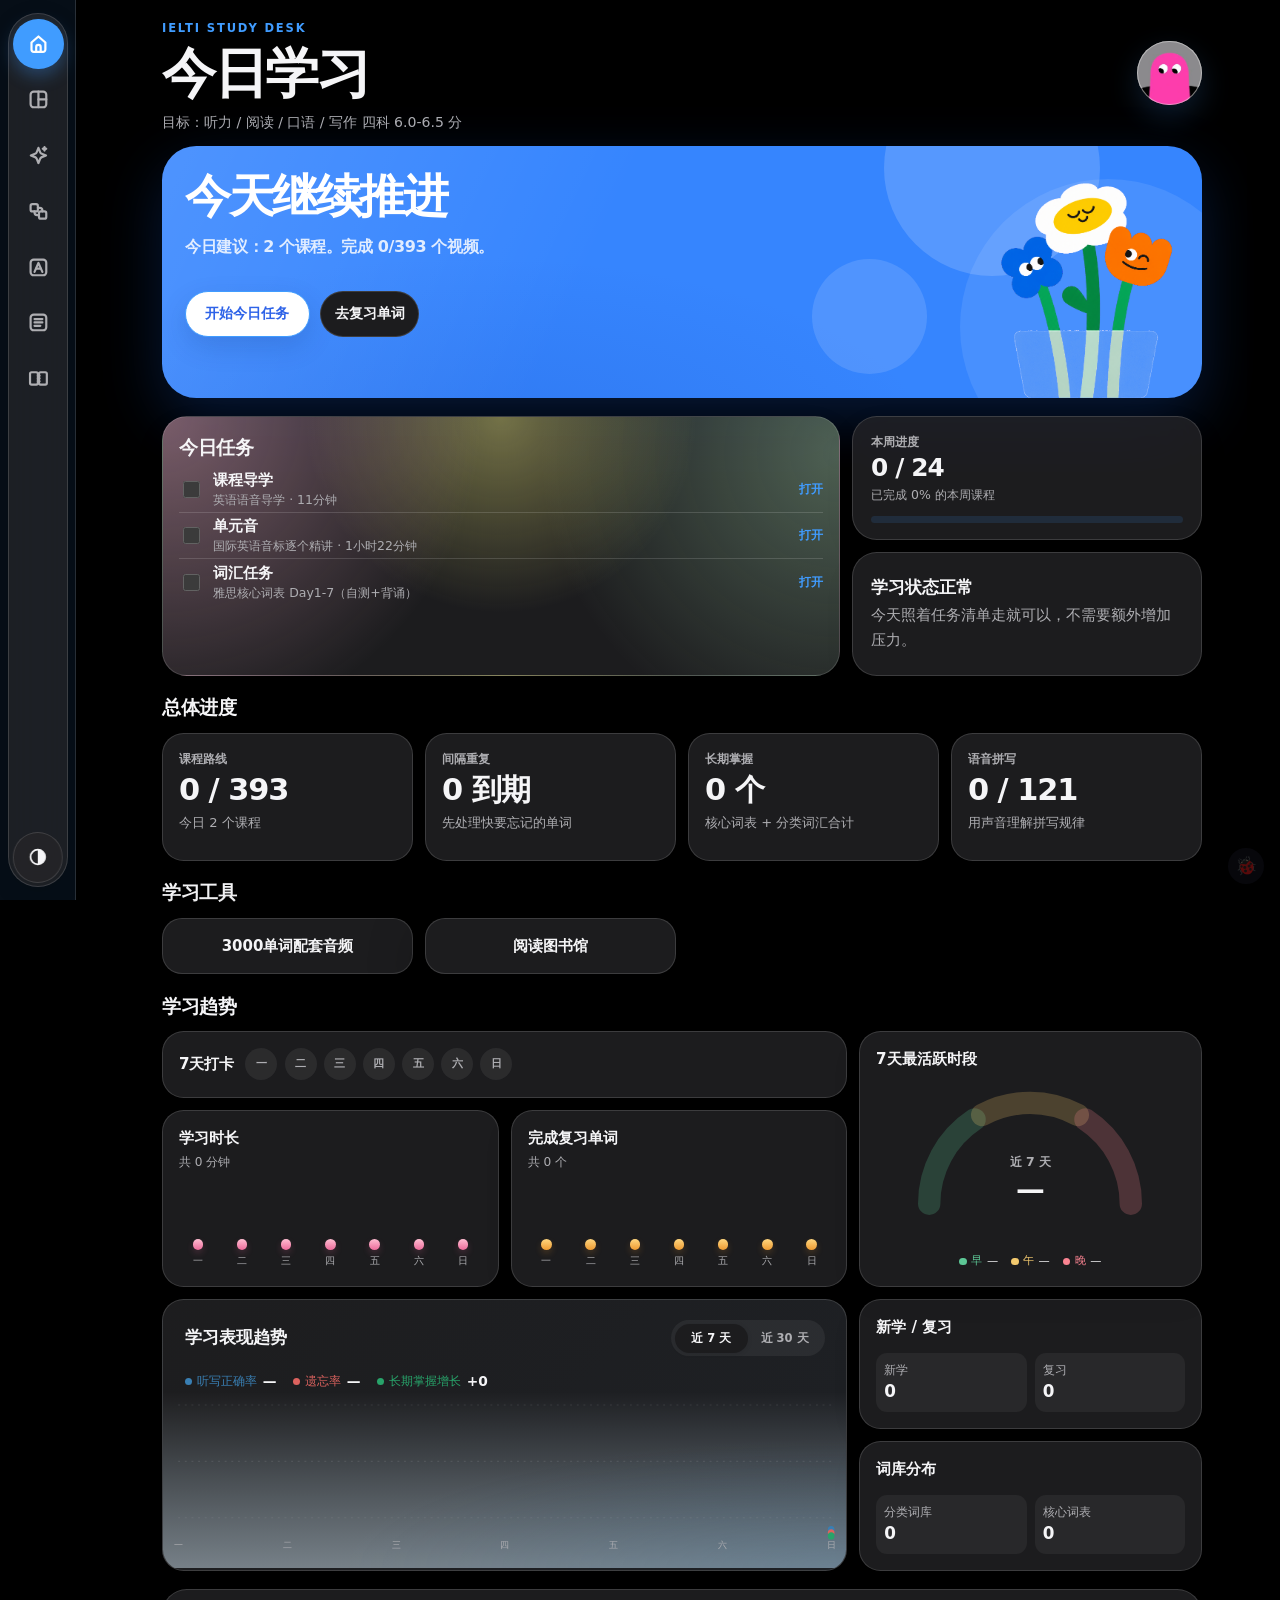
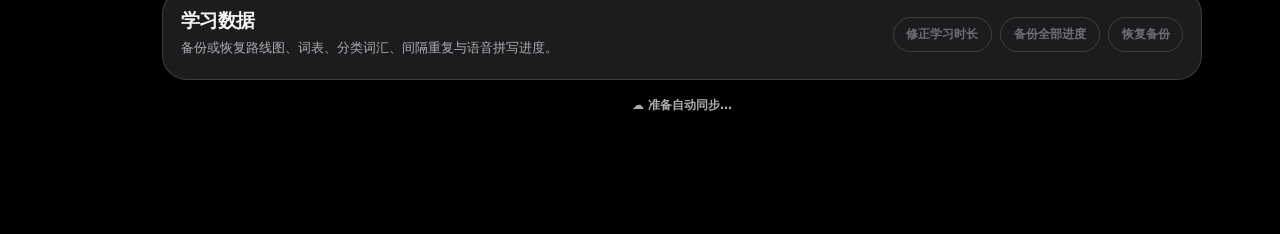
==== index.html @ 4dcff531 "tt" ====
<!doctype html>
<html lang="zh-CN">
<head>
  <meta charset="utf-8"><meta name="viewport" content="width=device-width,initial-scale=1,viewport-fit=cover">
  <link rel="manifest" href="manifest.webmanifest"><link rel="icon" href="icon.png" type="image/png"><link rel="apple-touch-icon" href="icon.png">
  <title>IELTI · 今日学习</title>
  <script>document.documentElement.classList.add('ielti-booting');try{var m=localStorage.getItem('ielti_display_mode_v1')||localStorage.getItem('ielti_theme_v1')||(new Date().getHours()>=19||new Date().getHours()<7?'dark':'light');if(['light','dark','eink'].indexOf(m)>-1){document.documentElement.dataset.display=m;document.documentElement.dataset.theme=m==='dark'?'dark':'light';document.documentElement.classList.toggle('eink-mode',m==='eink');}}catch(e){}setTimeout(()=>document.documentElement.classList.remove('ielti-booting'),1200);</script>
<link rel="stylesheet" href="apple-ui.css?v=20260811-43">
  <link rel="stylesheet" href="eink-ui.css?v=20260804-1">
  <style>
    *{box-sizing:border-box}body{margin:0;font:15px/1.5 system-ui,-apple-system,"PingFang SC",sans-serif}.wrap{max-width:1050px;margin:auto;padding:32px 20px 92px}.top{display:flex;align-items:flex-end;justify-content:space-between;gap:1rem;margin:0 0 1.4rem}.eyebrow{font-size:.72rem;letter-spacing:.15em;color:var(--apple-blue);font-weight:850}.top h1{margin:.2rem 0 .35rem;font-size:clamp(2.45rem,7vw,4.6rem);line-height:.96;letter-spacing:-.055em;font-weight:780}.date{color:var(--apple-secondary);font-size:.92rem}.hero{position:relative;overflow:hidden;display:grid;grid-template-columns:minmax(0,1.25fr) minmax(18rem,.75fr);gap:1rem;padding:1.25rem;border:1px solid var(--apple-line);border-radius:2rem;background:linear-gradient(145deg,color-mix(in srgb,var(--apple-blue) 7%,var(--apple-surface)),var(--apple-surface) 56%,color-mix(in srgb,var(--apple-green) 4%,var(--apple-surface)));box-shadow:var(--apple-shadow)}.hero h2{margin:0 0 .45rem;font-size:clamp(1.65rem,4.2vw,2.45rem);line-height:1.05;letter-spacing:-.04em}.hero p{margin:0;color:var(--apple-secondary)}.hero-actions{display:flex;gap:.65rem;flex-wrap:wrap;margin-top:1rem}.btn{appearance:none;display:inline-flex;align-items:center;justify-content:center;min-height:2.55rem;padding:.68rem 1rem;border:1px solid var(--apple-line);border-radius:999px;background:var(--apple-solid);color:var(--apple-ink);font:inherit;font-size:.9rem;font-weight:760;text-decoration:none;cursor:pointer}.btn.primary{border-color:var(--apple-blue);background:var(--apple-blue);color:#fff;box-shadow:0 8px 22px color-mix(in srgb,var(--apple-blue) 26%,transparent)}.btn:active{transform:scale(.98)}.status-card{display:grid;gap:.65rem}.status-pill{padding:.9rem 1rem;border:1px solid var(--apple-line);border-radius:1.15rem;background:color-mix(in srgb,var(--apple-solid) 82%,transparent)}.status-pill small{display:block;color:var(--apple-secondary);font-size:.75rem;font-weight:720}.status-pill b{display:block;margin-top:.15rem;font-size:1.35rem;line-height:1.1}.section{margin-top:1.1rem}.section-head{display:flex;align-items:end;justify-content:space-between;gap:1rem;margin:0 0 .7rem}.section h3{margin:0;font-size:1.18rem;letter-spacing:-.02em}.section-note{color:var(--apple-secondary);font-size:.82rem}#todayTaskNote{display:none}@media(max-width:720px){.wrap{padding:.65rem .75rem 2rem}.top{margin-bottom:.55rem}.top h1{font-size:clamp(2rem,10vw,2.55rem)}.date{display:none}.hero{padding:1rem;border-radius:1.45rem}.hero h2{font-size:1.55rem}.status-card{grid-template-columns:repeat(3,minmax(0,1fr));gap:.45rem}.status-pill{padding:.75rem .65rem}.status-pill b{font-size:1.08rem}.today-panel{padding:.25rem .8rem}.task-title{font-size:.92rem}.dash-grid{gap:.55rem}.metric{min-height:7rem;padding:.85rem}.metric b{font-size:1.32rem}.tools{gap:.55rem}.tool{padding:.85rem;font-size:.9rem}.data-manager{align-items:flex-start;flex-direction:column}.data-actions{width:100%}.data-actions .btn{flex:1;min-height:1.7rem;padding:.4rem .7rem;font-size:.74rem}.week-dots{justify-content:space-between}.day-dot{width:1.78rem;height:1.78rem}.today-side{display:none}#todayTaskNote{display:inline}.trend-detail-grid .active-period-card{grid-column:2}.trend-detail-grid .active-period-card .trend-stat{margin-top:.6rem}}.today-panel,.diagnosis,.data-manager{border:1px solid var(--apple-line);border-radius:1.55rem;background:var(--apple-surface);box-shadow:0 12px 34px rgba(0,0,0,.055);backdrop-filter:blur(22px) saturate(170%);-webkit-backdrop-filter:blur(22px) saturate(170%)}.today-panel{padding:.45rem 1rem}.task-list{list-style:none;margin:0;padding:0}.task-list li{display:flex;align-items:center;gap:.65rem;min-height:2.9rem;border-bottom:1px solid var(--apple-line)}.task-list li:last-child{border-bottom:0}.task-list input{width:1.05rem;height:1.05rem;accent-color:var(--apple-blue);flex:0 0 auto}.task-main{min-width:0;flex:1}.task-title{display:block;font-weight:720;white-space:nowrap;overflow:hidden;text-overflow:ellipsis}.task-sub{display:block;color:var(--apple-secondary);font-size:.78rem;white-space:nowrap;overflow:hidden;text-overflow:ellipsis}.task-open{color:var(--apple-blue);font-size:.78rem;text-decoration:none;font-weight:750;white-space:nowrap}.task-list li.done .task-title{text-decoration:line-through;color:var(--apple-green)}.task-list li.done .task-sub{color:var(--apple-secondary)}.dash-grid{display:grid;grid-template-columns:repeat(4,minmax(0,1fr));gap:.75rem}.metric{min-height:8rem;padding:1rem;border:1px solid var(--apple-line);border-radius:1.35rem;background:var(--apple-surface);color:inherit;text-decoration:none}.metric span{display:block;color:var(--apple-secondary);font-size:.78rem;font-weight:680}.metric b{display:block;margin:.35rem 0;font-size:clamp(1.35rem,2.8vw,1.9rem);line-height:1.05;letter-spacing:-.035em}.metric p{margin:0;color:var(--apple-secondary);font-size:.82rem;line-height:1.42}.diagnosis{padding:1rem 1.1rem}.diagnosis b{display:block;margin-bottom:.2rem;font-size:1.05rem}.diagnosis p{margin:0;color:var(--apple-secondary)}.week-dots{display:flex;gap:.45rem;align-items:center;padding:.95rem 1rem;border:1px solid var(--apple-line);border-radius:1.35rem;background:var(--apple-surface)}.day-dot{display:grid;place-items:center;width:2rem;height:2rem;border-radius:50%;background:color-mix(in srgb,var(--apple-secondary) 10%,transparent);color:var(--apple-secondary);font-size:.68rem;font-weight:800}.day-dot.active{background:var(--apple-blue);color:#fff}.active-period-gauge-wrapper{position:relative;display:grid;place-items:center;height:7.2rem;padding-top:.8rem}.active-period-gauge{width:100%;max-width:13rem;height:100%}.active-period-gauge svg{width:100%;height:100%;overflow:visible}.active-period-center{position:absolute;inset:0;display:flex;flex-direction:column;align-items:center;justify-content:flex-end;padding-bottom:.75rem;pointer-events:none;transform:translateY(15px)}.active-period-center .center-value{font-size:1.2rem;font-weight:800;line-height:1.05}.active-period-center .center-label{font-size:.78rem;font-weight:720;color:var(--apple-secondary);margin-top:.25rem}.active-period-legend{display:flex;gap:.75rem;justify-content:center;margin-top:.65rem}.active-period-legend .legend-item{display:inline-flex;align-items:center;gap:.35rem;color:var(--apple-secondary);font-size:.76rem}.active-period-legend .legend-item i{width:.7rem;height:.7rem;border-radius:999px;background:currentColor}.active-period-legend .morning{color:#5dc796}.active-period-legend .afternoon{color:#f3c96e}.active-period-legend .evening{color:#fa8391}@media(max-width:720px){.active-period-legend{flex-direction:column;gap:.3rem;align-items:center}}.sr-only{position:absolute!important;width:1px!important;height:1px!important;padding:0!important;margin:-1px!important;overflow:hidden!important;clip:rect(0,0,0,0)!important;white-space:nowrap!important;border:0!important;}.active-period-center .center-label{font-size:.82rem;color:var(--apple-secondary);margin-bottom:.35rem}.active-period-center .center-value{font-size:1.4rem;font-weight:800;color:var(--apple-ink);line-height:1}.active-period-legend{display:flex;justify-content:center;gap:.95rem;margin-top:.88rem}.active-period-legend .legend-item{display:inline-flex;align-items:center;gap:.35rem;color:var(--apple-secondary);font-size:.78rem}.active-period-legend .legend-item i{width:.76rem;height:.76rem;border-radius:999px;background:currentColor}.active-period-legend .morning{color:#5dc796}.active-period-legend .afternoon{color:#f3c96e}.active-period-legend .evening{color:#fa8391}.tools{display:grid;grid-template-columns:repeat(4,minmax(0,1fr));gap:.75rem}.tool{padding:1rem;border:1px solid var(--apple-line);border-radius:1.25rem;background:var(--apple-solid);color:var(--apple-ink);text-decoration:none;font-weight:760}.data-manager{display:flex;align-items:center;justify-content:space-between;gap:1rem;padding:1rem 1.1rem}.data-manager h3{margin:0 0 .2rem}.data-manager p{margin:0;color:var(--apple-secondary);font-size:.84rem}.data-actions{display:flex;gap:.5rem;flex:none}.data-actions .btn{min-height:2rem;padding:.45rem .8rem;font-size:.78rem}.backup-status{min-height:0;margin-top:.25rem;color:var(--apple-secondary);font-size:.76rem}.foot{margin-top:1rem;color:var(--apple-secondary);font-size:.8rem;text-align:center}
@media(max-width:860px){.hero{grid-template-columns:1fr}.dash-grid,.tools{grid-template-columns:repeat(2,minmax(0,1fr))}}@media(max-width:720px){.wrap{padding:.65rem .75rem 2rem}.top{margin-bottom:.55rem}.top h1{font-size:clamp(2rem,10vw,2.55rem)}.date{display:none}.hero{padding:1rem;border-radius:1.45rem}.hero h2{font-size:1.55rem}.status-card{grid-template-columns:repeat(3,minmax(0,1fr));gap:.45rem}.status-pill{padding:.75rem .65rem}.status-pill b{font-size:1.08rem}.today-panel{padding:.25rem .8rem}.task-title{font-size:.92rem}.dash-grid{gap:.55rem}.metric{min-height:7rem;padding:.85rem}.metric b{font-size:1.32rem}.tools{gap:.55rem}.tool{padding:.85rem;font-size:.9rem}.data-manager{align-items:flex-start;flex-direction:column}.data-actions{width:100%}.data-actions .btn{flex:1;min-height:1.7rem;padding:.4rem .7rem;font-size:.74rem}.week-dots{justify-content:space-between}.day-dot{width:1.78rem;height:1.78rem}.today-side{display:none}.trend-detail-grid .active-period-card{grid-column:2}.trend-detail-grid .active-period-card .trend-stat{margin-top:.6rem}}}
    body.page-today .hero{grid-template-columns:minmax(0,1fr) 12rem!important;align-items:start!important;gap:.6rem!important;height:15.75rem!important;min-height:15.75rem!important;padding:1rem 1.45rem!important}.hero h2{margin-bottom:.16rem;white-space:nowrap;font-size:clamp(1.25rem,3.85vw,2.2rem)}.hero p{white-space:nowrap;font-size:clamp(.63rem,1.8vw,.95rem);letter-spacing:-.025em}.hero-actions{margin-top:.45rem}.hero .btn{min-height:2.25rem;padding:.5rem .85rem}.hero-copy{transform:translateY(12px)}.hero-flowers{position:absolute;z-index:3;right:1.45rem;bottom:0;display:flex;align-items:flex-end;justify-content:center;min-width:0;height:calc(80% + 20px);pointer-events:none}.hero-flowers img{display:block;width:auto;height:100%;max-width:100%;object-fit:contain;object-position:center bottom}.today-layout{display:grid;grid-template-columns:minmax(0,1.65fr) minmax(15rem,.85fr);gap:.75rem;align-items:stretch}.today-work{display:flex;min-width:0;flex-direction:column}.today-work .today-panel{flex:1}.task-panel-head{display:flex;align-items:end;justify-content:space-between;gap:1rem;padding:.55rem 0 .35rem}.task-panel-head h3{margin:0;font-size:1.18rem;letter-spacing:-.02em}.today-side{display:grid;grid-template-rows:1fr 1fr;gap:.75rem;min-width:0}.week-progress-card{display:flex;min-height:0;flex-direction:column;justify-content:center;padding:1rem 1.1rem;border:1px solid var(--apple-line);border-radius:1.55rem;background:var(--apple-surface);box-shadow:0 12px 34px rgba(0,0,0,.055);backdrop-filter:blur(22px) saturate(170%);-webkit-backdrop-filter:blur(22px) saturate(170%)}.week-progress-card span{color:var(--apple-secondary);font-size:.78rem;font-weight:720}.week-progress-card b{display:block;margin:.2rem 0;font-size:1.55rem;line-height:1.1;letter-spacing:-.035em}.week-progress-card p{margin:0;color:var(--apple-secondary);font-size:.78rem}.week-progress-track{height:.42rem;margin-top:.65rem;overflow:hidden;border-radius:999px;background:color-mix(in srgb,var(--apple-blue) 13%,transparent)}.week-progress-track i{display:block;height:100%;border-radius:inherit;background:var(--apple-blue);transition:width .35s ease}.today-side .diagnosis{display:flex;min-height:0;flex-direction:column;justify-content:center;padding:1rem 1.1rem}.trend-grid,.trend-detail-grid{display:grid;grid-template-columns:repeat(2,minmax(0,1fr));gap:.75rem}.trend-detail-grid{grid-template-columns:repeat(3,minmax(0,1fr));margin-top:.75rem}.trend-card{padding:1rem;border:1px solid var(--apple-line);border-radius:1.35rem;background:var(--apple-surface);box-shadow:0 12px 34px rgba(0,0,0,.055)}.trend-card h4{margin:0;color:var(--apple-ink);font-size:.95rem}.trend-card p{margin:.16rem 0 .8rem;color:var(--apple-secondary);font-size:.76rem}.trend-chart{display:grid;grid-template-columns:repeat(7,1fr);align-items:end;gap:.35rem;height:5.25rem}.trend-day{display:grid;grid-template-rows:1fr auto;gap:.25rem;height:100%;text-align:center;color:var(--apple-secondary);font-size:.62rem}.trend-bar-wrap{display:flex;align-items:end;height:100%;border-radius:.5rem;background:color-mix(in srgb,var(--apple-secondary) 7%,transparent);overflow:hidden}.trend-bar{width:100%;min-height:3px;border-radius:.5rem;background:linear-gradient(180deg,var(--apple-blue),color-mix(in srgb,var(--apple-blue) 72%,var(--apple-green)));}.trend-card.words .trend-bar,.trend-card.mastery .trend-bar{background:linear-gradient(180deg,var(--apple-green),color-mix(in srgb,var(--apple-green) 70%,var(--apple-blue)))}.trend-card.forget .trend-bar{background:linear-gradient(180deg,#ef9c37,#d75843)}.trend-stat{display:flex;align-items:baseline;gap:.35rem;margin:.7rem 0 0}.trend-pairs{display:grid;grid-template-columns:1fr 1fr;gap:.5rem;margin-top:.85rem}.trend-pairs span{padding:.5rem;border-radius:.7rem;background:color-mix(in srgb,var(--apple-secondary) 8%,transparent);font-size:.76rem;color:var(--apple-secondary)}.trend-pairs b{display:block;color:var(--apple-ink);font-size:1.05rem}@media(max-width:720px){body.page-today .hero{grid-template-columns:minmax(0,1fr) 7.3rem!important;height:11.4rem!important;min-height:11.4rem!important;padding:.72rem .82rem!important}.hero h2{font-size:clamp(1.02rem,4.3vw,1.34rem)}.hero p{white-space:nowrap;font-size:.5rem;line-height:1.45}.hero .btn{min-height:2.08rem;padding:.43rem .68rem;font-size:.78rem}.hero-flowers{right:.82rem;height:80%}.today-layout{grid-template-columns:1fr}.today-side{display:none}.week-progress-card,.today-side .diagnosis{min-height:7rem;padding:.85rem}.trend-grid{grid-template-columns:1fr}.trend-detail-grid{grid-template-columns:repeat(2,minmax(0,1fr))}.trend-chart{height:4.6rem}}
    .today-work .today-panel{background:radial-gradient(circle at 0 0,rgba(255,185,213,.42),transparent 46%),radial-gradient(circle at 50% 0,rgba(247,241,126,.42),transparent 48%),radial-gradient(circle at 100% 14%,rgba(182,239,192,.3),transparent 44%),var(--apple-surface)}.performance-trend-card{grid-column:1/-1;padding:1.25rem 1.35rem;overflow:hidden;background:linear-gradient(135deg,var(--apple-surface),color-mix(in srgb,var(--apple-blue) 3%,var(--apple-surface)))!important}.performance-trend-head{display:flex;align-items:center;justify-content:space-between;gap:1rem}.performance-trend-head h4{font-size:1.08rem}.performance-range{display:flex;gap:.2rem;padding:.22rem;border-radius:999px;background:color-mix(in srgb,var(--apple-secondary) 9%,transparent)}.performance-range button{border:0;border-radius:999px;padding:.36rem .68rem;background:transparent;color:var(--apple-secondary);font:inherit;font-size:.72rem;font-weight:720;cursor:pointer}.performance-range button.active{background:var(--apple-solid);color:var(--apple-ink);box-shadow:0 1px 5px rgba(0,0,0,.1)}.performance-legend{display:flex;gap:1rem;flex-wrap:wrap;margin:.95rem 0 0}.performance-legend span{display:inline-flex;align-items:center;gap:.34rem;color:var(--apple-secondary);font-size:.74rem}.performance-legend i{width:.46rem;height:.46rem;border-radius:50%;background:currentColor}.performance-legend b{color:var(--apple-ink);font-size:.86rem}.performance-legend .accuracy{color:#397fb3}.performance-legend .forget{color:#dc625e}.performance-legend .mastery{color:#28a36a}.performance-chart{position:relative;height:11rem;min-height:11rem;overflow:hidden;border-radius:0;margin:0 -1.35rem -1.5rem;background:radial-gradient(ellipse at 100% 100%,var(--performance-glow,rgba(57,127,179,.18)),transparent 52%),linear-gradient(180deg,rgba(255,255,255,0) 0%,var(--performance-tint,rgba(215,235,248,.48)) 100%)}.performance-chart svg{display:block;width:100%;height:100%;overflow:visible}.performance-grid-line{stroke:color-mix(in srgb,var(--apple-secondary) 15%,transparent);stroke-dasharray:2 5}.performance-axis{fill:var(--apple-secondary);font-size:9px}.performance-line{fill:none;stroke-width:2.4;stroke-linecap:round;stroke-linejoin:round}.performance-line.accuracy{stroke:#397fb3}.performance-line.forget{stroke:#dc625e}.performance-line.mastery{stroke:#28a36a}.performance-dot.accuracy{fill:#397fb3}.performance-dot.forget{fill:#dc625e}.performance-dot.mastery{fill:#28a36a}.legacy-performance-card{display:none}@media(max-width:720px){.performance-trend-card{padding:1rem}.performance-trend-head{align-items:flex-start}.performance-legend{gap:.5rem .75rem;margin:.75rem 0 0}.performance-chart{height:9.2rem;min-height:9.2rem}.performance-range button{padding:.32rem .55rem}}
    .today-work .today-panel{background:radial-gradient(circle at 0 0,rgba(255,185,213,.25),transparent 38%),radial-gradient(circle at 50% 0,rgba(247,241,126,.24),transparent 40%),radial-gradient(circle at 100% 14%,rgba(182,239,192,.18),transparent 37%),var(--apple-surface)}
    .today-work .today-panel{background:radial-gradient(circle at 0 0,rgba(255,185,213,.41),transparent 44%),radial-gradient(circle at 50% 0,rgba(247,241,126,.4),transparent 46%),radial-gradient(circle at 100% 14%,rgba(182,239,192,.32),transparent 42%),var(--apple-surface)}
    @media(max-width:720px){.trend-grid{grid-template-columns:1fr;gap:.55rem}.trend-grid .trend-card{padding:.8rem}.trend-grid .trend-card h4{font-size:.84rem}.trend-grid .trend-card p{font-size:.7rem}.trend-grid .trend-chart{height:4.1rem}.trend-pair-grid{display:grid;grid-template-columns:repeat(2,minmax(0,1fr));gap:.55rem}.trend-pair-grid .trend-card{margin:0}.trend-detail-grid{grid-template-columns:repeat(2,minmax(0,1fr));grid-auto-rows:auto;gap:.55rem}.trend-detail-grid .performance-trend-card{grid-column:1/-1;grid-row:1}.trend-detail-grid .new-study-card{grid-column:1;grid-row:2}.trend-detail-grid .deck-distribution-card{grid-column:1;grid-row:3}.trend-detail-grid .active-period-card{grid-column:2;grid-row:2/span 2;height:auto;display:flex;flex-direction:column}.trend-detail-grid .new-study-card,.trend-detail-grid .deck-distribution-card{align-self:stretch}}
    .trend-grid .trend-chart{gap:.42rem}.trend-grid .trend-bar-wrap{justify-content:center;background:transparent;border-radius:0;overflow:visible}.trend-grid .trend-bar{width:.46rem;min-height:.65rem;border-radius:999px;background:linear-gradient(180deg,#ffbed2,#ed6b9b);box-shadow:0 .22rem .45rem rgba(237,107,155,.2)}.trend-grid .trend-card.words .trend-bar{background:linear-gradient(180deg,#ffd67f,#ee9b32);box-shadow:0 .22rem .45rem rgba(238,155,50,.2)}
    @media(min-width:721px){.trend-grid{grid-template-columns:minmax(0,2fr) minmax(0,1fr);gap:.75rem;align-items:stretch}.trend-grid .week-dots{grid-column:1;grid-row:1}.trend-grid .active-period-card{grid-column:2;grid-row:1/span 2;min-height:16rem}.trend-pair-grid{grid-column:1;grid-row:2;display:grid;grid-template-columns:repeat(2,minmax(0,1fr));gap:.75rem}.trend-pair-grid .trend-card{margin:0}}
    @media(min-width:721px){.trend-detail-grid{grid-template-columns:minmax(0,2fr) minmax(0,1fr);align-items:stretch}.trend-detail-grid .performance-trend-card{grid-column:1;grid-row:1/span 2;height:100%}.trend-detail-grid>.trend-card:not(.performance-trend-card):not(.legacy-performance-card){grid-column:2;height:100%}.trend-grid{align-items:stretch}.trend-grid>.trend-card{height:100%}}
    .active-period-legend .legend-time{color:var(--apple-ink);font-weight:760}.active-period-gauge .period-track{opacity:.18}.active-period-gauge .period-fill{filter:drop-shadow(0 .12rem .2rem rgba(0,0,0,.1));transition:stroke-dasharray .35s ease}.active-period-gauge .period-arc{filter:drop-shadow(0 .12rem .2rem rgba(0,0,0,.1))}.active-period-gauge .period-arc.empty{opacity:.22;filter:none}@media(min-width:721px){.active-period-gauge-wrapper{height:7.75rem;padding-top:.35rem}.active-period-gauge{max-width:14rem}.active-period-center{justify-content:flex-end;padding-bottom:.95rem;transform:translateY(6px)}.active-period-center .center-label{margin:0 0 .2rem;font-size:.78rem}.active-period-center .center-value{font-size:1.8rem}.active-period-legend{justify-content:space-between;gap:.35rem;margin-top:.5rem}.active-period-legend .legend-item{gap:.28rem;font-size:.7rem}}
    .day-dot.active{background:linear-gradient(180deg,#c9edd9,#a9dfc4);color:#286246;box-shadow:0 .18rem .42rem rgba(43,144,94,.18)}
    .performance-line.accuracy{stroke:url(#performanceAccuracyGradient)}.performance-line.forget{stroke:url(#performanceForgetGradient)}.performance-line.mastery{stroke:url(#performanceMasteryGradient)}
    .data-actions .btn{color:#6e6e73}@media(prefers-color-scheme:dark){:root:not([data-theme="light"]) .data-actions .btn{color:#d1d1d6}:root[data-theme="dark"] .data-actions .btn{color:#d1d1d6}}
    .week-dots{display:flex;align-items:center;gap:.75rem;padding:.95rem 1rem;border:1px solid var(--apple-line);border-radius:1.35rem;background:var(--apple-surface)}
    .week-dots-label{font-size:.95rem;font-weight:760;letter-spacing:-.02em;color:var(--apple-ink);margin:0;white-space:nowrap}
    .week-dots-inner{display:flex;gap:.45rem;align-items:center;flex-wrap:wrap}
    .active-period-card{display:flex;flex-direction:column;container-type:inline-size}.active-period-card .active-period-legend{margin-top:auto}.active-period-legend .legend-item i{width:.48rem;height:.48rem}.active-period-legend .legend-time{font-weight:400}.active-period-center{transform:translateY(24px)}@container (max-width:12.5rem){.active-period-card .active-period-legend{align-items:flex-start;flex-direction:column;gap:.4rem}}
    .performance-range{position:relative;display:grid;grid-template-columns:repeat(2,minmax(0,1fr));gap:0;width:9.6rem;isolation:isolate}.performance-range::before{position:absolute;z-index:0;top:.22rem;bottom:.22rem;left:.22rem;width:calc(50% - .22rem);border-radius:999px;background:var(--apple-solid);box-shadow:0 1px 5px rgba(0,0,0,.1);content:"";transform:translateX(0);transition:transform .28s cubic-bezier(.2,.8,.2,1)}.performance-range.month-active::before{transform:translateX(100%)}.performance-range button,.performance-range button.active{position:relative;z-index:1;padding:.36rem .3rem;background:transparent!important;color:var(--apple-secondary);box-shadow:none!important;transition:color .2s ease}.performance-range button.active{color:var(--apple-ink)}.performance-range button:focus-visible{outline:2px solid var(--apple-blue);outline-offset:2px}@media(prefers-reduced-motion:reduce){.performance-range::before,.performance-range button,.performance-range button.active{transition:none}}
    .performance-line{stroke-width:2.8}
    .tools .tool{text-align:center}
  @media(min-width:721px){.trend-grid .trend-bar{width:.65rem;min-height:.65rem;border-radius:999px;background:linear-gradient(180deg,#ffbed2,#ed6b9b);box-shadow:0 .22rem .45rem rgba(237,107,155,.2)}}@media(max-width:720px){body.page-today .active-period-legend{display:flex!important;flex-direction:column!important;align-items:flex-start!important;justify-content:center!important;gap:.3rem!important;width:fit-content!important;margin:.5rem auto 0!important;transform:translateY(20px)!important}}</style>
</head>
<body class="apple-ui page-today"><main class="wrap">
  <header class="top"><div><div class="eyebrow">IELTI STUDY DESK</div><h1>今日学习</h1><div class="date">目标：听力 / 阅读 / 口语 / 写作 四科 6.0-6.5 分</div></div></header>

  <section class="hero" aria-labelledby="heroTitle">
    <div class="hero-bubbles" aria-hidden="true"><i class="hero-bubble hero-bubble-one"></i><i class="hero-bubble hero-bubble-two"></i><i class="hero-bubble hero-bubble-three"></i></div><div class="hero-copy"><h2 id="heroTitle">正在读取学习状态…</h2><p id="heroText">我会把今天最该做的事情放在这里。</p><div class="hero-actions"><a class="btn primary" id="primaryAction" href="ielts-roadmap.html">开始今日任务</a><a class="btn" href="ielts_word_memory_v2_ipa.html">去复习单词</a></div></div><div class="hero-flowers" aria-hidden="true"><img src="hero-flowers.png" alt=""></div>
  </section>

  <section class="section today-layout"><div class="today-work"><div class="today-panel"><div class="task-panel-head"><h3>今日任务</h3><span class="section-note" id="todayTaskNote">本周进度 0 / 0</span></div><ul class="task-list" id="todayTasks"></ul></div></div><aside class="today-side"><section class="week-progress-card"><span id="weekProgressTitle">本周进度</span><b id="weekProgressValue">0 / 0</b><p id="weekProgressText">课程完成情况</p><div class="week-progress-track" aria-hidden="true"><i id="weekProgressBar" style="width:0%"></i></div></section><section class="diagnosis"><b id="diagnosisTitle">学习状态</b><p id="diagnosisText">正在分析课程、词汇和最近学习节奏。</p></section></aside></section>

  <section class="section"><div class="section-head"><h3>总体进度</h3></div><div class="dash-grid">
    <a class="metric" href="ielts-roadmap.html"><span>课程路线</span><b id="courseProgress">0 / 393</b><p id="courseHint">继续今天的课程</p></a>
    <a class="metric" href="ielts_word_memory_v2_ipa.html"><span>间隔重复</span><b id="reviewProgress">0 到期</b><p>先处理快要忘记的单词</p></a>
    <a class="metric" href="ielts-core-vocabulary.html"><span>长期掌握</span><b id="vocabProgress">0 个</b><p>核心词表 + 分类词汇合计</p></a>
    <a class="metric" href="121-letter-combinations.html"><span>语音拼写</span><b id="phonicsProgress">0 / 121</b><p>用声音理解拼写规律</p></a>

  </div></section>

  <section class="section" aria-labelledby="studyToolsTitle"><div class="section-head"><h3 id="studyToolsTitle">学习工具</h3></div><div class="tools">
    <a class="tool" href="https://mp.zhizhuma.com/webappv2/audio/home-tjrhx6.htm?resId=84070402&amp;resIdSign=ad1a0d&amp;bookId=2500&amp;bookIdSign=4b10fe&amp;crId=73898&amp;_wxId=2500&amp;_wxType=1&amp;_wxSrc=1&amp;_rand=1786714746205&amp;searchCurrentTab=1" target="_blank" rel="noopener noreferrer">3000单词配套音频</a>
    <a class="tool" href="ielts-ebook-library.html">阅读图书馆</a>
  </div></section>

  <section class="section"><div class="section-head"><h3>学习趋势</h3></div><div class="trend-grid"><article class="trend-card week-dots" id="weekDots"><span class="week-dots-label">7天打卡</span><div class="week-dots-inner" id="weekDotsInner"></div></article><article class="trend-card active-period-card"><h4>7天最活跃时段</h4><div class="active-period-gauge-wrapper"><div class="active-period-gauge" id="activePeriodGauge" aria-hidden="true"></div><div class="active-period-center" id="activePeriodCenter" aria-hidden="true"><span class="center-label">近 7 天</span><strong class="center-value">—</strong></div></div><div class="active-period-legend"><span class="legend-item morning"><i></i>早 <b class="legend-time" data-period-time="morning">—</b></span><span class="legend-item afternoon"><i></i>午 <b class="legend-time" data-period-time="afternoon">—</b></span><span class="legend-item evening"><i></i>晚 <b class="legend-time" data-period-time="evening">—</b></span></div><div class="sr-only" aria-live="polite"><span id="activePeriod">—</span><span id="activePeriodDetail">开始学习后显示</span></div></article><div class="trend-pair-grid"><article class="trend-card"><h4>学习时长</h4><p id="timeTrendSummary">7天打卡</p><div class="trend-chart" id="timeTrend"></div></article><article class="trend-card words"><h4>完成复习单词</h4><p id="wordTrendSummary">7天打卡</p><div class="trend-chart" id="wordTrend"></div></article></div></div><div class="trend-detail-grid"><article class="trend-card performance-trend-card"><div class="performance-trend-head"><h4>学习表现趋势</h4><div class="performance-range" aria-label="趋势范围"><button type="button" data-performance-range="week" class="active">近 7 天</button><button type="button" data-performance-range="month">近 30 天</button></div></div><div class="performance-legend"><span class="accuracy"><i></i>听写正确率 <b id="performanceAccuracy">—</b></span><span class="forget"><i></i>遗忘率 <b id="performanceForget">—</b></span><span class="mastery"><i></i>长期掌握增长 <b id="performanceMastery">—</b></span></div><div class="performance-chart" id="performanceChart" role="img" aria-label="听写正确率、遗忘率和长期掌握增长趋势图"></div></article><article class="trend-card legacy-performance-card"><h4>听写正确率</h4><p id="accuracyTrendSummary">开始听写后显示</p><div class="trend-chart" id="accuracyTrend"></div></article><article class="trend-card forget legacy-performance-card"><h4>遗忘率</h4><p id="forgetTrendSummary">按“忘记”选择计算</p><div class="trend-chart" id="forgetTrend"></div></article><article class="trend-card mastery legacy-performance-card"><h4>长期掌握增长</h4><p id="masteryTrendSummary">近 7 天新增</p><div class="trend-chart" id="masteryTrend"></div></article><article class="trend-card new-study-card"><h4>新学 / 复习</h4><div class="trend-pairs"><span>新学<b id="mixNew">0</b></span><span>复习<b id="mixReview">0</b></span></div></article><article class="trend-card deck-distribution-card"><h4>词库分布</h4><div class="trend-pairs"><span>分类词库<b id="classDeckTotal">0</b></span><span>核心词表<b id="coreDeckTotal">0</b></span></div></article></div></section>

  <section class="section data-manager" aria-labelledby="dataTitle"><div><h3 id="dataTitle">学习数据</h3><p>备份或恢复路线图、词表、分类词汇、间隔重复与语音拼写进度。</p><div class="time-correction-panel" id="studyDurationPanel" hidden><div class="time-correction"><label>修正日期<input id="studyDurationDate" type="date"></label><label>当日总时长（分钟）<input id="studyDurationMinutes" type="number" min="0" max="1440" step="1" inputmode="numeric"></label><button class="btn" id="saveStudyDurationBtn" type="button">保存时长</button><small>仅修正当天学习时长；词汇、课程和完成进度不会变更。</small></div></div><div class="backup-status" id="backupStatus" role="status" aria-live="polite"></div></div><div class="data-actions"><button class="btn" id="toggleStudyDurationBtn" type="button" aria-expanded="false" aria-controls="studyDurationPanel">修正学习时长</button><button class="btn" id="exportAllBtn" type="button">备份全部进度</button><button class="btn" id="importAllBtn" type="button">恢复备份</button><input type="file" id="importAllFile" accept="application/json,.json" hidden></div></section>
  <div class="foot" id="syncState">进度保存在本设备。</div>
  <script>document.addEventListener('DOMContentLoaded',()=>{const gauge=document.getElementById('activePeriodGauge'),center=document.getElementById('activePeriodCenter');if(!gauge||!center)return;const short=seconds=>{const minutes=Math.round(seconds/60);if(minutes<60)return`${minutes}m`;const hours=Math.floor(minutes/60),rest=minutes%60;return rest?`${hours}h ${rest}m`:`${hours}h`};const arc=(cx,cy,r,start,end)=>{const a=start*Math.PI/180,b=end*Math.PI/180,x1=cx+Math.cos(a)*r,y1=cy-Math.sin(a)*r,x2=cx+Math.cos(b)*r,y2=cy-Math.sin(b)*r;return`M ${x1.toFixed(2)} ${y1.toFixed(2)} A ${r} ${r} 0 ${Math.abs(end-start)>180?1:0} ${start<end?0:1} ${x2.toFixed(2)} ${y2.toFixed(2)}`};const draw=periods=>{const values=[{key:'morning',label:'早晨',color:'#5dc796',duration:periods.morning||0},{key:'afternoon',label:'下午',color:'#f3c96e',duration:periods.afternoon||0},{key:'evening',label:'晚上',color:'#fa8391',duration:periods.evening||0}],total=values.reduce((sum,item)=>sum+item.duration,0),active=values.reduce((best,item)=>item.duration>best.duration?item:best,values[0]),width=180,height=100,stroke=18,cx=width/2,cy=height,r=(width-stroke)/2,gap=5,minSpan=8,extra=180-gap*(values.length-1)-minSpan*values.length;center.querySelector('.center-value').textContent=total?short(active.duration):'—';center.querySelector('.center-label').textContent=total?`${active.label} 最活跃`:'近 7 天';document.querySelectorAll('[data-period-time]').forEach(node=>{const item=values.find(value=>value.key===node.dataset.periodTime);node.textContent=item?.duration?short(item.duration):'—'});let cursor=180;gauge.innerHTML=`<svg viewBox="0 0 ${width} ${height}" aria-hidden="true">${values.map(item=>{const span=minSpan+(total?item.duration/total*extra:extra/values.length),end=cursor-span,path=arc(cx,cy,r,cursor,end);cursor=end-gap;return`<path class="period-arc ${item.duration?'':'empty'}" d="${path}" stroke="${item.color}" stroke-width="${stroke}" fill="none" stroke-linecap="round"/>`}).join('')}</svg>`};renderActivePeriodGauge=draw;const periods={morning:0,afternoon:0,evening:0},today=new Date();today.setHours(0,0,0,0);for(let offset=0;offset<7;offset++){const date=new Date(today);date.setDate(date.getDate()-offset);const key=`${date.getFullYear()}-${String(date.getMonth()+1).padStart(2,'0')}-${String(date.getDate()).padStart(2,'0')}`;Object.entries(window.IELTI?.get?.().activity?.[key]?.timeByPeriod||{}).forEach(([name,value])=>{if(name in periods)periods[name]+=Number(value)||0})}draw(periods)})</script>
  <script>(function(){const gauge=document.getElementById('activePeriodGauge');if(!gauge)return;const gradients={"#5dc796":"activePeriodMorningGradient","#f3c96e":"activePeriodAfternoonGradient","#fa8391":"activePeriodEveningGradient"},apply=()=>{const svg=gauge.querySelector('svg');if(!svg)return;if(!svg.querySelector('defs'))svg.insertAdjacentHTML('afterbegin','<defs><linearGradient id="activePeriodMorningGradient" x1="0" x2="0" y1="1" y2="0"><stop offset="0" stop-color="#9ce3bd"/><stop offset="1" stop-color="#5dc796"/></linearGradient><linearGradient id="activePeriodAfternoonGradient" x1="0" x2="1" y1="0" y2="0"><stop offset="0" stop-color="#ffe5a6"/><stop offset="1" stop-color="#f3c96e"/></linearGradient><linearGradient id="activePeriodEveningGradient" x1="0" x2="0" y1="1" y2="0"><stop offset="0" stop-color="#f0a0a7"/><stop offset="1" stop-color="#fcd0d5"/></linearGradient></defs>');svg.querySelectorAll('.period-arc:not(.empty)').forEach(path=>{const id=gradients[path.getAttribute('stroke')];if(id)path.setAttribute('stroke',`url(#${id})`)})};new MutationObserver(apply).observe(gauge,{childList:true});apply()})()</script>
</main><script src="ielts-roadmap-data.js?v=20260804-1"></script><script>window.IELTI_normalizeRoadmapExercises?.(window.IELTI_WEEKS);</script><script src="ielts-ebook-library-data.js?v=20260805-7"></script><script src="ielti-config.js?v=20260804-1"></script><script src="ielti-core.js?v=20260814-49"></script><script>
const STORAGE_KEY='ielts_g_plan_progress_v2',START_KEY='ielts_g_plan_start_v1',DAY=86400000;
const $=id=>document.getElementById(id),weeks=window.IELTI_WEEKS||[];
function readProgress(){try{return JSON.parse(localStorage.getItem(STORAGE_KEY))||{}}catch{return{}}}
function saveRoadmapProgress(progress){if(!localStorage.getItem(START_KEY))localStorage.setItem(START_KEY,todayISO());localStorage.setItem(STORAGE_KEY,JSON.stringify(progress));if(window.IELTI)IELTI.setRoadmap(progress,localStorage.getItem(START_KEY)||'')}
function todayISO(){const d=new Date(),p=n=>String(n).padStart(2,'0');return `${d.getFullYear()}-${p(d.getMonth()+1)}-${p(d.getDate())}`}
function today0(){const d=new Date();return new Date(d.getFullYear(),d.getMonth(),d.getDate())}
function dayIndex(){const start=localStorage.getItem(START_KEY);if(!start)return 0;return Math.max(0,Math.floor((today0()-new Date(start+'T00:00:00'))/DAY))}
function vidKey(id){return 'vid_'+id}function vocKey(week,idx){return 'voc_w'+week+'_d'+idx}function fmtDur(sec){if(!sec)return '';const m=Math.round(sec/60);if(m<60)return m+'分钟';const h=Math.floor(m/60),mm=m%60;return mm?`${h}小时${mm}分钟`:`${h}小时`}
function totals(progress){let total=0,done=0;weeks.forEach(w=>w.days.forEach(day=>day.forEach(v=>{total++;if(progress[vidKey(v.id)])done++})));return{total,done}}
function todayPlan(){const idx=dayIndex(),weekNum=Math.min(26,Math.floor(idx/7)+1),day=idx%7,w=weeks[weekNum-1];return{weekNum,day,w,videos:w?.days?.[day]||[]}}
function mediaUrl(path){return window.IELTI?.media?.resolve?IELTI.media.resolve(path):path}
function playerUrl(video){const src=mediaUrl(video.url),base=window.IELTI?.media?.nasHttpsBaseUrl||'';return`${base}ielts-video-player.html?id=${encodeURIComponent(video.id)}&duration=${encodeURIComponent(video.dur||0)}&src=${encodeURIComponent(src)}&title=${encodeURIComponent(video.title)}&return=${encodeURIComponent(location.href)}`}
function renderTasks(progress,s){const plan=todayPlan(),items=[];plan.videos.forEach(v=>items.push({type:'video',id:v.id,duration:v.dur||0,title:v.title,sub:`${v.section}${v.dur?' · '+fmtDur(v.dur):''}`,url:playerUrl(v),checked:!!progress[vidKey(v.id)]}));if(plan.w?.vocab)items.push({type:'vocab',id:`${plan.weekNum}-${plan.day}`,title:'词汇任务',sub:plan.w.vocab,url:'ielts-core-vocabulary.html',checked:!!progress[vocKey(plan.weekNum,plan.day)]});if(s.due>0)items.push({type:'review',id:'review',title:`复习 ${s.due} 个到期单词`,sub:'间隔重复优先处理快要忘记的词',url:'ielts_word_memory_v2_ipa.html',checked:false});if(!items.length)items.push({type:'empty',id:'empty',title:'今天没有安排课程',sub:'可以做词汇复习，或回到路线图查看下一周。',url:'ielts-roadmap.html',checked:false});$('todayTasks').innerHTML=items.map(item=>`<li class="${item.checked?'done':''}" data-type="${item.type}" data-id="${item.id}" data-duration="${item.duration||0}">${item.type==='empty'?'':`<input type="checkbox" ${item.checked?'checked':''} disabled ${item.type==='video'?'title="观看达到 90% 后自动完成"':item.type==='vocab'?'title="当天词汇学习满 30 分钟后自动完成"':''}>`}<span class="task-main"><span class="task-title">${item.title}</span><span class="task-sub">${item.sub}</span></span><a class="task-open" href="${item.url}" target="_blank" rel="noopener">打开</a></li>`).join('')}
function renderWeekProgress(plan,progress){const videos=(plan.w?.days||[]).flat(),done=videos.filter(v=>progress[vidKey(v.id)]).length,total=videos.length,pct=total?Math.round(done/total*100):0;$('weekProgressTitle').textContent='本周进度';$('weekProgressValue').textContent=`${done} / ${total}`;$('weekProgressText').textContent=total?`已完成 ${pct}% 的本周课程`:'本周没有安排新课程';$('weekProgressBar').style.width=pct+'%';const note=$('todayTaskNote');if(note)note.textContent=`本周进度 ${done} / ${total}`}
function renderWeekDots(model){const today=today0();const labels=['一','二','三','四','五','六','日'];let html='';for(let i=6;i>=0;i--){const d=new Date(today);d.setDate(d.getDate()-i);const iso=todayISOFor(d),a=model.activity?.[iso]||{},on=(a.reviews||0)+(a.courses||0)+(a.studySeconds||0)>0;html+=`<span class="day-dot ${on?'active':''}" title="${iso}">${labels[(d.getDay()+6)%7]}</span>`}$('weekDotsInner').innerHTML=html}
function recentActivity(model){const now=today0(),labels=['日','一','二','三','四','五','六'];return Array.from({length:7},(_,i)=>{const d=new Date(now);d.setDate(d.getDate()-6+i);return{label:labels[d.getDay()],activity:model.activity?.[todayISOFor(d)]||{}}})}function todayISOFor(d){const p=n=>String(n).padStart(2,'0');return `${d.getFullYear()}-${p(d.getMonth()+1)}-${p(d.getDate())}`}function fmtMinutes(seconds){const minutes=Math.round((seconds||0)/60);return minutes<60?`${minutes} 分钟`:`${Math.floor(minutes/60)} 小时${minutes%60?` ${minutes%60} 分`:''}`}function fmtMinutesShort(seconds){const minutes=Math.round((seconds||0)/60);if(minutes<60)return `${minutes}m`;const h=Math.floor(minutes/60),m=minutes%60;return m?`${h}h ${m}m`:`${h}h`}function renderTrend(id,values){const max=Math.max(1,...values.map(x=>x.value));$(id).innerHTML=values.map(x=>`<div class="trend-day" title="${x.label}：${x.tip}"><span class="trend-bar-wrap"><i class="trend-bar" style="height:${Math.max(3,Math.round(x.value/max*100))}%"></i></span><span>${x.label}</span></div>`).join('')}
function createArcPath(cx,cy,r,start,end){const startRad=start*Math.PI/180,endRad=end*Math.PI/180;const x1=cx+Math.cos(startRad)*r,y1=cy-Math.sin(startRad)*r,x2=cx+Math.cos(endRad)*r,y2=cy-Math.sin(endRad)*r;const largeArc=Math.abs(end-start)>180?1:0;const sweep=start<end?0:1;return`M ${x1.toFixed(2)} ${y1.toFixed(2)} A ${r} ${r} 0 ${largeArc} ${sweep} ${x2.toFixed(2)} ${y2.toFixed(2)}`}function renderActivePeriodGauge(periods){const container=$('activePeriodGauge');const center=$('activePeriodCenter');if(!container||!center)return;const values=[{key:'morning',label:'早晨',color:'#5dc796',duration:periods.morning||0,start:180,end:120},{key:'afternoon',label:'下午',color:'#f3c96e',duration:periods.afternoon||0,start:116,end:60},{key:'evening',label:'晚上',color:'#fa8391',duration:periods.evening||0,start:56,end:0}];const total=values.reduce((sum,item)=>sum+item.duration,0),max=Math.max(...values.map(item=>item.duration)),active=values.reduce((best,item)=>item.duration>best.duration?item:best,values[0]),width=180,height=100,stroke=18,cx=width/2,cy=height,r=(width-stroke)/2;center.querySelector('.center-value').textContent=total?fmtMinutesShort(active.duration):'—';center.querySelector('.center-label').textContent=total?`${active.label} 最活跃`:'近 7 天';document.querySelectorAll('[data-period-time]').forEach(item=>{const value=values.find(period=>period.key===item.dataset.periodTime);item.textContent=value?.duration?fmtMinutesShort(value.duration):'—'});const paths=values.map(item=>{const track=`<path class="period-track" d="${createArcPath(cx,cy,r,item.start,item.end)}" stroke="${item.color}" stroke-width="${stroke}" fill="none" stroke-linecap="round"/>`;if(!item.duration)return track;const end=item.start+(item.end-item.start)*Math.max(.08,item.duration/max);return`${track}<path class="period-fill" d="${createArcPath(cx,cy,r,item.start,end)}" stroke="${item.color}" stroke-width="${stroke}" fill="none" stroke-linecap="round"/>`});container.innerHTML=`<svg viewBox="0 0 ${width} ${height}" aria-hidden="true">${paths.join('')}</svg>`}function renderTrends(model){const days=recentActivity(model),seconds=days.map(d=>({label:d.label,value:(d.activity.courseSeconds||0)+(d.activity.studySeconds||0),tip:fmtMinutes((d.activity.courseSeconds||0)+(d.activity.studySeconds||0))})),words=days.map(d=>({label:d.label,value:d.activity.reviews||0,tip:`${d.activity.reviews||0} 个` })),accuracy=days.map(d=>{const all=(d.activity.dictCorrect||0)+(d.activity.dictWrong||0),value=all?Math.round((d.activity.dictCorrect||0)/all*100):0;return{label:d.label,value,tip:all?`${value}%`:'暂无听写'}}),forget=days.map(d=>{const all=d.activity.reviews||0,value=all?Math.round((d.activity.forgotten||0)/all*100):0;return{label:d.label,value,tip:all?`${value}%`:'暂无复习'}}),mastery=days.map(d=>({label:d.label,value:d.activity.newMastered||0,tip:`${d.activity.newMastered||0} 个`}));renderTrend('timeTrend',seconds);renderTrend('wordTrend',words);renderTrend('accuracyTrend',accuracy);renderTrend('forgetTrend',forget);renderTrend('masteryTrend',mastery);$('timeTrendSummary').textContent=`共 ${fmtMinutes(seconds.reduce((n,d)=>n+d.value,0))}`;$('wordTrendSummary').textContent=`共 ${words.reduce((n,d)=>n+d.value,0)} 个`;const totalCorrect=days.reduce((n,d)=>n+(d.activity.dictCorrect||0),0),totalDict=totalCorrect+days.reduce((n,d)=>n+(d.activity.dictWrong||0),0),totalForget=days.reduce((n,d)=>n+(d.activity.forgotten||0),0),totalReviews=words.reduce((n,d)=>n+d.value,0),totalMastered=mastery.reduce((n,d)=>n+d.value,0),totalNew=days.reduce((n,d)=>n+(d.activity.newWords||0),0),totalReviewWords=days.reduce((n,d)=>n+(d.activity.reviewWords||0),0);$('accuracyTrendSummary').textContent=totalDict?`总体 ${Math.round(totalCorrect/totalDict*100)}% · ${totalDict} 次听写`:'开始听写后显示';$('forgetTrendSummary').textContent=totalReviews?`总体 ${Math.round(totalForget/totalReviews*100)}% · ${totalForget} 次`:'完成复习后显示';$('masteryTrendSummary').textContent=`新增 ${totalMastered} 个`;$('mixNew').textContent=totalNew;$('mixReview').textContent=totalReviewWords;const periods={morning:0,afternoon:0,evening:0};days.forEach(d=>Object.entries(d.activity.timeByPeriod||{}).forEach(([key,value])=>periods[key]=(periods[key]||0)+value));const active=Object.entries(periods).sort((a,b)=>b[1]-a[1])[0],periodLabel={morning:'早晨',afternoon:'下午',evening:'晚上'};$('activePeriod').textContent=active?.[1]?periodLabel[active[0]]:'—';$('activePeriodDetail').textContent=active?.[1]?`${fmtMinutes(active[1])}，近 7 天累计`:'开始学习后显示';renderActivePeriodGauge(periods);$('classDeckTotal').textContent=Object.values(model.vocab?.class||{}).filter(card=>card.mastered).length;$('coreDeckTotal').textContent=Object.values(model.vocab?.core||{}).filter(card=>card.mastered).length}
let performanceRange='week';
function performanceSeries(model,count){const now=today0();return Array.from({length:count},(_,i)=>{const d=new Date(now);d.setDate(d.getDate()-count+1+i);const a=model.activity?.[todayISOFor(d)]||{},correct=a.dictCorrect||0,wrong=a.dictWrong||0,dict=correct+wrong,reviews=a.reviews||0,forgotten=a.forgotten||0;return{label:count===7?['日','一','二','三','四','五','六'][d.getDay()]:String(d.getDate()),accuracy:dict?Math.round(correct/dict*100):0,forget:reviews?Math.round(forgotten/reviews*100):0,mastery:a.newMastered||0,correct,dict,reviews,forgotten,hasAccuracy:!!dict,hasForget:!!reviews}})}
function performanceY(value,key,min,max,h,padY){const drawable=(h-padY*2)*.82,offset=key==='accuracy'?-3:key==='mastery'?3:0;if(key!=='mastery')return h-padY-value/100*drawable+offset;if(max===min)return h-padY-Math.min(value,10)/10*drawable+offset;return h-padY-(value-min)/(max-min)*drawable+offset}
function smoothPerformancePath(days,key,w,h,padX,padY){const values=days.map(d=>d[key]),max=Math.max(...values),min=Math.min(...values),points=values.map((v,i)=>({x:padX+i*(w-padX*2)/(values.length-1),y:performanceY(v,key,min,max,h,padY)}));return points.slice(1).reduce((path,p,i)=>{const p0=points[i-1]||points[i],p1=points[i],p2=p,p3=points[i+2]||p2,c1x=p1.x+(p2.x-p0.x)/6,c1y=p1.y+(p2.y-p0.y)/6,c2x=p2.x-(p3.x-p1.x)/6,c2y=p2.y-(p3.y-p1.y)/6;return`${path} C ${c1x.toFixed(1)} ${c1y.toFixed(1)} ${c2x.toFixed(1)} ${c2y.toFixed(1)} ${p2.x.toFixed(1)} ${p2.y.toFixed(1)}`},`M ${points[0].x.toFixed(1)} ${points[0].y.toFixed(1)}`)}
function renderPerformanceTrend(model){const days=performanceSeries(model,performanceRange==='month'?30:7),w=720,h=170,padX=16,padY=16,keys=['accuracy','forget','mastery'],totalCorrect=days.reduce((n,d)=>n+d.correct,0),totalDict=days.reduce((n,d)=>n+d.dict,0),totalForgotten=days.reduce((n,d)=>n+d.forgotten,0),totalReviews=days.reduce((n,d)=>n+d.reviews,0),totalMastery=days.reduce((n,d)=>n+d.mastery,0);$('performanceAccuracy').textContent=totalDict?`${Math.round(totalCorrect/totalDict*100)}%`:'—';$('performanceForget').textContent=totalReviews?`${Math.round(totalForgotten/totalReviews*100)}%`:'—';$('performanceMastery').textContent=`+${totalMastery}`;const grid=[.18,.5,.82].map(y=>`<line class="performance-grid-line" x1="${padX}" x2="${w-padX}" y1="${h*y}" y2="${h*y}"/>`).join(''),labels=days.map((d,i)=>i%(performanceRange==='month'?5:1)?'':`<text class="performance-axis" x="${padX+i*(w-padX*2)/(days.length-1)}" y="${h-1}" text-anchor="middle">${d.label}</text>`).join(''),dots=keys.map(key=>{const values=days.map(d=>d[key]),max=Math.max(...values),min=Math.min(...values),v=values.at(-1),y=performanceY(v,key,min,max,h,padY);return`<circle class="performance-dot ${key}" cx="${w-padX}" cy="${y.toFixed(1)}" r="3.5"/>`}).join(''),palette={accuracy:['rgba(57,127,179,.18)','rgba(215,235,248,.48)'],forget:['rgba(220,98,94,.18)','rgba(251,224,223,.48)'],mastery:['rgba(40,163,106,.18)','rgba(219,247,230,.48)']},dominant=keys.reduce((best,key)=>{const values=days.map(d=>d[key]),min=Math.min(...values),max=Math.max(...values),score=max===min?(values.at(-1)||0):(values.at(-1)-min)/(max-min);return score>(best.score)?{key,score}:best},{key:'accuracy',score:-1}),chart=$('performanceChart');chart.style.setProperty('--performance-glow',palette[dominant.key][0]);chart.style.setProperty('--performance-tint',palette[dominant.key][1]);chart.innerHTML=`<svg viewBox="0 0 ${w} ${h}" preserveAspectRatio="none"><g transform="translate(0,-18)">${grid}${keys.map(key=>`<path class="performance-line ${key}" d="${smoothPerformancePath(days,key,w,h,padX,padY)}"/>`).join('')}${dots}${labels}</g></svg>`}
function renderDiagnosis(s,total,plan){let title='学习状态正常',text='今天照着任务清单走就可以，不需要额外增加压力。';const expected=Math.min(total.total,Math.round(total.total*(Math.min(182,s.day)/182)));const lag=expected-total.done;if(s.due>=30){title='词汇复习有积压';text=`现在有 ${s.due} 个到期词，建议先复习，再看新课程。`}else if(lag>12){title='课程进度略落后';text=`按 26 周计划估算，大约落后 ${lag} 个视频。今天优先完成课程，不急着加新任务。`}else if(plan.videos.length===0){title='今天适合复盘';text='路线图今天没有具体视频，可以做词汇复习、错题整理或字母组合。'}else if(total.done>=expected){title='节奏不错';text='课程进度跟得上，保持每天一点点推进就很好。'}$('diagnosisTitle').textContent=title;$('diagnosisText').textContent=text}
function renderHome(){const progress=readProgress();IELTI.backfillCourseDurations(weeks,progress,localStorage.getItem(START_KEY)||'');const s=IELTI.summary(),model=IELTI.get(),phonics=IELTI.getPhonics(),total=totals(progress),plan=todayPlan(),mobile=matchMedia('(max-width:720px)').matches;$('heroTitle').textContent=s.due?`先复习 ${s.due} 个到期单词`:'今天继续推进'; $('heroText').textContent=mobile?`${plan.videos.length} 个课程${s.due?` + ${s.due} 个复习`:''}。 ${total.done}/${total.total} 个视频`:`今日建议：${plan.videos.length} 个课程${s.due?` + ${s.due} 个到期复习`:''}。完成 ${total.done}/${total.total} 个视频。`;$('primaryAction').href=plan.videos.length?'ielts-roadmap.html':'ielts_word_memory_v2_ipa.html';$('courseProgress').textContent=`${total.done} / ${total.total}`;$('reviewProgress').textContent=s.due+' 到期';$('vocabProgress').textContent=(s.coreMastered+s.classMastered)+' 个';$('phonicsProgress').textContent=`${phonics.learned.length} / 121`;$('courseHint').textContent=`今日 ${plan.videos.length} 个课程`;renderTasks(progress,s);renderWeekProgress(plan,progress);renderDiagnosis(s,total,plan);renderWeekDots(model);renderTrends(model);renderPerformanceTrend(model)}
const activePeriodCard=$('activePeriod').closest('.trend-card'),activePeriodMarker=document.createComment('active-period-card'),trendGrid=document.querySelector('.trend-grid'),detailGrid=document.querySelector('.trend-detail-grid');activePeriodCard.before(activePeriodMarker);activePeriodCard.classList.add('active-period-card');function placeActivePeriodCard(){if(matchMedia('(min-width:721px)').matches)trendGrid.append(activePeriodCard);else detailGrid.append(activePeriodCard)}placeActivePeriodCard();matchMedia('(min-width:721px)').addEventListener('change',placeActivePeriodCard);document.querySelectorAll('[data-performance-range]').forEach(button=>button.addEventListener('click',()=>{performanceRange=button.dataset.performanceRange;const range=button.closest('.performance-range');range?.classList.toggle('month-active',performanceRange==='month');document.querySelectorAll('[data-performance-range]').forEach(item=>item.classList.toggle('active',item===button));renderPerformanceTrend(IELTI.get())}));renderHome();matchMedia('(max-width:720px)').addEventListener('change',renderHome);window.addEventListener('ielti-progress',renderHome);
const backupStatus=$('backupStatus'),importAllFile=$('importAllFile');$('exportAllBtn').onclick=()=>{const count=IELTI.backup.export();backupStatus.textContent='已导出 '+count+' 项学习数据。'};$('importAllBtn').onclick=()=>importAllFile.click();importAllFile.onchange=async()=>{const file=importAllFile.files[0];importAllFile.value='';if(!file)return;if(!confirm('恢复备份会覆盖此浏览器中的学习进度，是否继续？'))return;try{const count=await IELTI.backup.import(file);backupStatus.textContent='已恢复 '+count+' 项学习数据，正在刷新…';location.reload()}catch(error){backupStatus.textContent='恢复失败：'+error.message}};
const studyDurationDate=$('studyDurationDate'),studyDurationMinutes=$('studyDurationMinutes'),studyDurationPanel=$('studyDurationPanel'),toggleStudyDurationBtn=$('toggleStudyDurationBtn');studyDurationDate.max=todayISO();toggleStudyDurationBtn.onclick=()=>{const opening=studyDurationPanel.hidden;studyDurationPanel.hidden=!opening;toggleStudyDurationBtn.setAttribute('aria-expanded',String(opening));toggleStudyDurationBtn.textContent=opening?'收起时长修正':'修正学习时长'};function loadStudyDuration(){const activity=IELTI.get().activity?.[studyDurationDate.value]||{},total=(activity.studySeconds||0)+(activity.courseSeconds||0);studyDurationMinutes.value=Math.round(total/60)}studyDurationDate.onchange=loadStudyDuration;$('saveStudyDurationBtn').onclick=()=>{const minutes=Number(studyDurationMinutes.value);if(!studyDurationDate.value||!Number.isFinite(minutes)||minutes<0||minutes>1440){backupStatus.textContent='请选择日期，并输入 0–1440 分钟。';return}if(!confirm(`将 ${studyDurationDate.value} 的总学习时长修正为 ${minutes} 分钟，是否继续？`))return;const seconds=IELTI.setStudyDuration(studyDurationDate.value,minutes*60);backupStatus.textContent=`已将 ${studyDurationDate.value} 的学习时长修正为 ${fmtMinutes(seconds)}。`;renderHome();IELTI.sync.schedulePush?.()};
</script><script>(function(){const gauge=document.getElementById('activePeriodGauge'),center=document.getElementById('activePeriodCenter');if(!gauge||!center)return;const dayKey=date=>`${date.getFullYear()}-${String(date.getMonth()+1).padStart(2,'0')}-${String(date.getDate()).padStart(2,'0')}`;const arc=(cx,cy,r,start,end)=>{const a=start*Math.PI/180,b=end*Math.PI/180,x1=cx+Math.cos(a)*r,y1=cy-Math.sin(a)*r,x2=cx+Math.cos(b)*r,y2=cy-Math.sin(b)*r;return`M ${x1.toFixed(2)} ${y1.toFixed(2)} A ${r} ${r} 0 ${Math.abs(end-start)>180?1:0} ${start<end?0:1} ${x2.toFixed(2)} ${y2.toFixed(2)}`};const short=seconds=>{const minutes=Math.round(seconds/60);if(minutes<60)return`${minutes}m`;const hours=Math.floor(minutes/60),rest=minutes%60;return rest?`${hours}h ${rest}m`:`${hours}h`};const paint=()=>{const periods={morning:0,afternoon:0,evening:0},today=new Date();today.setHours(0,0,0,0);const activity=window.IELTI?.get?.().activity||{};for(let offset=0;offset<7;offset++){const date=new Date(today);date.setDate(date.getDate()-offset);Object.entries(activity[dayKey(date)]?.timeByPeriod||{}).forEach(([key,value])=>{if(key in periods)periods[key]+=Number(value)||0})}const values=[{key:'morning',label:'早晨',color:'#5dc796',duration:periods.morning},{key:'afternoon',label:'下午',color:'#f3c96e',duration:periods.afternoon},{key:'evening',label:'晚上',color:'#fa8391',duration:periods.evening}],total=values.reduce((sum,item)=>sum+item.duration,0),active=values.reduce((best,item)=>item.duration>best.duration?item:best,values[0]),width=180,height=100,stroke=18,cx=width/2,cy=height,r=(width-stroke)/2,gap=5,minSpan=8,extra=180-gap*(values.length-1)-minSpan*values.length;center.querySelector('.center-value').textContent=total?short(active.duration):'—';center.querySelector('.center-label').textContent=total?`${active.label} 最活跃`:'近 7 天';document.querySelectorAll('[data-period-time]').forEach(node=>{const item=values.find(value=>value.key===node.dataset.periodTime);node.textContent=item?.duration?short(item.duration):'—'});let cursor=180;gauge.innerHTML=`<svg viewBox="0 0 ${width} ${height}" aria-hidden="true">${values.map(item=>{const span=minSpan+(total?item.duration/total*extra:extra/values.length),end=cursor-span,path=arc(cx,cy,r,cursor,end);cursor=end-gap;return`<path class="period-arc ${item.duration?'':'empty'}" d="${path}" stroke="${item.color}" stroke-width="${stroke}" fill="none" stroke-linecap="round"/>`}).join('')}</svg>`};window.addEventListener('ielti-progress',paint);paint()})()</script><script>(function(){const chart=document.getElementById('performanceChart');if(!chart)return;const paint=()=>{const svg=chart.querySelector('svg');if(!svg||svg.querySelector('defs'))return;svg.insertAdjacentHTML('afterbegin','<defs><linearGradient id="performanceAccuracyGradient" x1="0" x2="1" y1="0" y2="0"><stop offset="0" stop-color="#9acff0"/><stop offset="1" stop-color="#397fb3"/></linearGradient><linearGradient id="performanceForgetGradient" x1="0" x2="1" y1="0" y2="0"><stop offset="0" stop-color="#f4b2ae"/><stop offset="1" stop-color="#dc625e"/></linearGradient><linearGradient id="performanceMasteryGradient" x1="0" x2="1" y1="0" y2="0"><stop offset="0" stop-color="#9ce3bd"/><stop offset="1" stop-color="#28a36a"/></linearGradient></defs>')};new MutationObserver(paint).observe(chart,{childList:true});paint()})()</script><script>(()=>{let previousLines=[];const sample=path=>{const length=path.getTotalLength();return Array.from({length:64},(_,index)=>{const point=path.getPointAtLength(length*index/63);return{x:point.x,y:point.y}})};const lineKey=path=>["accuracy","forget","mastery"].find(key=>path.classList.contains(key));const pathData=points=>points.map((point,index)=>(index?"L":"M")+point.x.toFixed(2)+" "+point.y.toFixed(2)).join(" ");const capture=()=>{previousLines=[...document.querySelectorAll("#performanceChart .performance-line")].map(path=>({key:lineKey(path),points:sample(path)}))};const morph=()=>{if(matchMedia("(prefers-reduced-motion: reduce)").matches||!previousLines.length)return;const chart=document.getElementById("performanceChart"),current=[...chart.querySelectorAll(".performance-line")],base=chart.querySelector("svg"),baseGroup=base.querySelector("g[transform]"),next=new Map(current.map(path=>[lineKey(path),sample(path)]));if(!base||!next.size)return;const overlay=document.createElementNS("http://www.w3.org/2000/svg","svg");overlay.setAttribute("viewBox",base.getAttribute("viewBox"));overlay.setAttribute("preserveAspectRatio",base.getAttribute("preserveAspectRatio")||"none");overlay.style.cssText="position:absolute;inset:0;width:100%;height:100%;pointer-events:none";const og=document.createElementNS("http://www.w3.org/2000/svg","g");if(baseGroup)og.setAttribute("transform",baseGroup.getAttribute("transform"));overlay.append(og);const lines=previousLines.filter(item=>next.has(item.key)).map(item=>{const path=document.createElementNS("http://www.w3.org/2000/svg","path"),source=current.find(currentPath=>lineKey(currentPath)===item.key),style=getComputedStyle(source);path.setAttribute("fill","none");path.setAttribute("stroke",style.stroke);path.setAttribute("stroke-width",style.strokeWidth);path.setAttribute("stroke-linecap",style.strokeLinecap);path.setAttribute("stroke-linejoin",style.strokeLinejoin);og.append(path);return{path,from:item.points,to:next.get(item.key)}});if(!lines.length)return;current.forEach(path=>path.style.opacity="0");chart.append(overlay);const started=performance.now(),duration=480,frame=now=>{const t=Math.min(1,(now-started)/duration),eased=1-Math.pow(1-t,3);lines.forEach(line=>line.path.setAttribute("d",pathData(line.from.map((point,index)=>({x:point.x+(line.to[index].x-point.x)*eased,y:point.y+(line.to[index].y-point.y)*eased})))));if(t<1)requestAnimationFrame(frame);else{current.forEach(path=>path.style.opacity="");overlay.remove();previousLines=[]}};requestAnimationFrame(frame)};document.querySelectorAll("[data-performance-range]").forEach(button=>{button.addEventListener("click",capture,true);button.addEventListener("click",morph)})})()</script></body></html>
---- apple-ui.css ----
:root{color-scheme:light;--apple-bg:#f2f2f7;--apple-surface:rgba(255,255,255,.72);--apple-solid:#fff;--apple-ink:#161617;--apple-secondary:#68686f;--apple-line:rgba(60,60,67,.16);--apple-blue:#0a84ff;--apple-green:#30a46c;--apple-success:#30a46c;--apple-success-soft:#e8f5ee;--apple-success-border:rgba(48,164,108,.28);--apple-shadow:0 18px 50px rgba(0,0,0,.10);--apple-radius:1.35rem;--apple-safe-bottom:env(safe-area-inset-bottom,0px);font:100%/1.5 system-ui,-apple-system,BlinkMacSystemFont,"SF Pro Text","PingFang SC",sans-serif;font-optical-sizing:auto}
:root[data-theme="dark"]{color-scheme:dark;--apple-bg:#000;--apple-surface:rgba(38,38,40,.76);--apple-solid:#1c1c1e;--apple-ink:#f5f5f7;--apple-secondary:#aeaeb2;--apple-line:rgba(255,255,255,.14);--apple-blue:#409cff;--apple-green:#4fd18b;--apple-success:#4fd18b;--apple-success-soft:rgba(48,164,108,.18);--apple-success-border:rgba(79,209,139,.32);--apple-shadow:0 18px 55px rgba(0,0,0,.42)}
html{max-width:100%;overflow-x:hidden}html.ielti-booting body.apple-ui{opacity:0!important}body.apple-ui{max-width:100%;overflow-x:hidden;background:var(--apple-bg);color:var(--apple-ink);font-family:inherit;-webkit-font-smoothing:antialiased;text-rendering:optimizeLegibility;transition:background-color .28s ease,color .28s ease,opacity .12s ease-out}
body.apple-ui button,body.apple-ui a,body.apple-ui [role="button"]{-webkit-tap-highlight-color:transparent;touch-action:manipulation}
body.apple-ui button:active,body.apple-ui a.btn:active,body.apple-ui .nav-btn:active,body.apple-ui .card:active,body.apple-ui .tool:active,body.apple-ui .today-jump:active,body.apple-ui .phase-tab:active,body.apple-ui .week-head:active{transform:scale(.97);transition:transform 100ms ease-out}
body.apple-ui button:focus-visible,body.apple-ui a:focus-visible,body.apple-ui input:focus-visible,body.apple-ui select:focus-visible{outline:3px solid color-mix(in srgb,var(--apple-blue) 45%,transparent);outline-offset:3px}
body.apple-ui .hero,body.apple-ui .nav-card,body.apple-ui .vcard,body.apple-ui .week-card,body.apple-ui .today-card,body.apple-ui .phase-donut-card,body.apple-ui .card,body.apple-ui .side,body.apple-ui .tool{border-color:var(--apple-line);box-shadow:var(--apple-shadow)}
body.apple-ui h1,body.apple-ui h2,body.apple-ui h3{letter-spacing:-.025em}
body.apple-ui p,body.apple-ui .sub,body.apple-ui .footnote{line-height:1.65}
body.apple-ui button,body.apple-ui .btn,body.apple-ui .phase-tab,body.apple-ui .tool{transition:transform 120ms ease-out,filter 180ms ease,background-color 220ms ease,box-shadow 220ms ease}
body.apple-ui .app,body.apple-ui .wrap{isolation:isolate}
body.apple-ui .stat,body.apple-ui .side,body.apple-ui .study,body.apple-ui .library,body.apple-ui .row{background-color:var(--apple-solid);border-color:var(--apple-line);color:var(--apple-ink)}
body.apple-ui input,body.apple-ui select{color:var(--apple-ink)}
:root[data-theme="dark"] body.apple-ui{--bg:var(--apple-bg);--panel:var(--apple-solid);--ink:var(--apple-ink);--muted:var(--apple-secondary);--line:var(--apple-line);--shadow:var(--apple-shadow);--txt:var(--apple-ink);--panel2:#242427;--chip:#2c2c2e;--known:#3a3a3c;background:var(--apple-bg)!important;color:var(--apple-ink)!important}
:root[data-theme="dark"] body.apple-ui .week-card,:root[data-theme="dark"] body.apple-ui .day-item,:root[data-theme="dark"] body.apple-ui .vcard,:root[data-theme="dark"] body.apple-ui .phase-tab,:root[data-theme="dark"] body.apple-ui .tool,:root[data-theme="dark"] body.apple-ui .card{background:var(--apple-solid)!important;border-color:var(--apple-line)!important;color:var(--apple-ink)!important}
:root[data-theme="dark"] body.apple-ui .week-head .theme,:root[data-theme="dark"] body.apple-ui .week-body .v,:root[data-theme="dark"] body.apple-ui .section-title,:root[data-theme="dark"] body.apple-ui .vword,:root[data-theme="dark"] body.apple-ui .today-card h2{color:var(--apple-ink)!important}
:root[data-theme="dark"] body.apple-ui .day-item,:root[data-theme="dark"] body.apple-ui input,:root[data-theme="dark"] body.apple-ui select,:root[data-theme="dark"] body.apple-ui .pos{background:#2c2c2e!important;color:var(--apple-ink)!important;border-color:var(--apple-line)!important}
:root[data-theme="dark"] body.apple-ui .today-card{background:#242447!important;color:var(--apple-ink)!important}:root[data-theme="dark"] body.apple-ui .notice,:root[data-theme="dark"] body.apple-ui .tip{background:#2c281f!important;color:#ffd9a0!important;border-color:#60491f!important}
.apple-theme-toggle{position:fixed;z-index:1002;right:1rem;top:max(1rem,env(safe-area-inset-top));width:2.75rem;height:2.75rem;border:1px solid var(--apple-line);border-radius:999px;background:var(--apple-surface);color:var(--apple-ink);backdrop-filter:blur(22px) saturate(180%);-webkit-backdrop-filter:blur(22px) saturate(180%);box-shadow:0 8px 24px rgba(0,0,0,.1);cursor:pointer;font-size:1rem}
.apple-desktop-rail{display:contents}.apple-rail-logo,.apple-tabbar{display:none}.apple-tabbar em{font-style:normal}
.apple-mobile-title-row{display:contents}

body.apple-ui .apple-mobile-title-host{
  width:100%;
  min-width:0;
}
body.apple-ui .apple-mobile-title-row{
  display:flex;
  align-items:center;
  justify-content:space-between;
  width:100%;
  min-width:0;
  gap:1rem;
}
body.apple-ui .apple-mobile-title-row h1{
  flex:1 1 auto;
  min-width:0;
}
body.apple-ui .apple-mobile-title-row .apple-rail-logo{
  position:relative;
  box-sizing:border-box;
  flex:0 0 4.05rem;
  width:4.05rem;
  height:4.05rem;
  margin-left:1rem;
  padding:0;
  display:block;
  border:0;
  border-radius:50%;
  overflow:hidden;
  cursor:pointer;
  background-position:center;
  background-size:cover;
  background-repeat:no-repeat;
  color:transparent;
  box-shadow:0 12px 30px color-mix(in srgb,var(--apple-blue) 18%,transparent),inset 0 0 0 1px rgba(255,255,255,.52);
  transform:none;
  transition:transform .18s ease,box-shadow .2s ease;
}
body.apple-ui .apple-mobile-title-row .apple-rail-logo:active{
  transform:scale(.97);
}
body.apple-ui .apple-mobile-title-row .apple-rail-logo:after{
  content:"";
  position:absolute;
  inset:0;
  border-radius:inherit;
  box-shadow:inset 0 0 0 1px rgba(0,0,0,.08);
  pointer-events:none;
}
body.apple-ui .apple-mobile-title-row .apple-rail-logo:focus-visible{
  outline:3px solid color-mix(in srgb,var(--apple-blue) 52%,transparent);
  outline-offset:3px;
}
.ielti-sync-state{max-width:1080px;margin:1rem auto 0;padding:0 1rem 1.5rem;color:var(--apple-secondary);font-size:.75rem;font-weight:600;text-align:center}.ielti-sync-state.ok{color:var(--apple-green)}.ielti-sync-state.error{color:#ff453a}
@media(min-width:761px){body.apple-ui{padding-left:5.25rem}.apple-desktop-rail{position:fixed;z-index:1001;inset:0 auto 0 0;width:4.75rem;padding:.8rem .4rem;display:flex;flex-direction:column;align-items:center;gap:.8rem;background:color-mix(in srgb,var(--apple-blue) 9%,var(--apple-bg));border-right:1px solid var(--apple-line)}.apple-rail-logo{display:grid;place-items:center;flex:0 0 3.25rem;width:3.25rem;border-radius:50%;background:linear-gradient(145deg,var(--apple-blue),#5856d6);color:#fff;text-decoration:none;font-size:1.55rem;font-weight:800;box-shadow:0 6px 18px color-mix(in srgb,var(--apple-blue) 35%,transparent)}.apple-tabbar{position:static;width:100%;min-height:0;flex:1;padding:.4rem;display:flex;flex-direction:column;align-items:center;gap:.35rem;background:var(--apple-surface);border:1px solid var(--apple-line);border-radius:999px;box-shadow:0 6px 24px rgba(0,0,0,.1);backdrop-filter:blur(28px) saturate(190%);-webkit-backdrop-filter:blur(28px) saturate(190%)}.apple-tabbar a{display:grid;place-items:center;flex:0 0 3.15rem;width:3.15rem;border-radius:50%;color:var(--apple-secondary);text-decoration:none;font-size:0;line-height:1}.apple-tabbar a span{font-size:1.55rem;line-height:1}.apple-tabbar a.active{color:#fff;background:var(--apple-blue);box-shadow:0 5px 14px color-mix(in srgb,var(--apple-blue) 32%,transparent)}}
@media(min-width:761px){.apple-tabbar .apple-theme-toggle,.apple-tabbar #themeBtn{position:static;flex:0 0 3.15rem;width:3.15rem;height:3.15rem;margin-top:auto;padding:0;border:0;border-radius:50%;background:transparent;color:var(--apple-secondary);box-shadow:none;font-size:.95rem}.apple-tabbar .apple-theme-toggle:hover,.apple-tabbar #themeBtn:hover{background:color-mix(in srgb,var(--apple-blue) 11%,transparent);color:var(--apple-blue)}}
@media(max-width:760px){body.apple-ui{padding-bottom:calc(5.4rem + var(--apple-safe-bottom))}.apple-theme-toggle{top:max(.65rem,env(safe-area-inset-top));right:.65rem}.apple-tabbar{position:fixed;z-index:1001;left:.7rem;right:.7rem;bottom:calc(.55rem + var(--apple-safe-bottom));height:4.25rem;padding:.35rem .45rem;display:grid;grid-template-columns:repeat(6,1fr);align-items:center;background:var(--apple-surface);border:1px solid var(--apple-line);border-radius:1.45rem;box-shadow:0 12px 38px rgba(0,0,0,.18);backdrop-filter:blur(28px) saturate(190%);-webkit-backdrop-filter:blur(28px) saturate(190%)}.apple-tabbar a{display:grid;place-items:center;gap:.05rem;color:var(--apple-secondary);text-decoration:none;font-size:.66rem;font-weight:650;min-height:3.4rem;border-radius:1rem}.apple-tabbar a span{font-size:1.15rem;line-height:1.2}.apple-tabbar a.active{color:var(--apple-blue);background:color-mix(in srgb,var(--apple-blue) 11%,transparent)}}
.apple-tabbar{isolation:isolate}.apple-nav-indicator{position:absolute;z-index:0;display:block;background:var(--apple-blue);box-shadow:0 5px 14px color-mix(in srgb,var(--apple-blue) 25%,transparent);border-radius:999px;pointer-events:none;will-change:transform}.apple-tabbar>a,.apple-tabbar>.apple-theme-toggle,.apple-tabbar>#themeBtn{position:relative;z-index:1}.apple-tabbar a.active{background:transparent!important;color:#fff!important;box-shadow:none!important}
@media(min-width:761px){.apple-tabbar{position:relative!important}}
@media(max-width:760px){.apple-tabbar a{display:flex;align-items:center;justify-content:center;gap:.28rem;min-width:0;padding:.2rem .18rem}.apple-tabbar a span{flex:none;font-size:1.08rem}.apple-tabbar a em{display:block;min-width:0;font-size:.66rem;font-weight:680;line-height:1;white-space:nowrap}.apple-nav-indicator{border-radius:1rem}}
@media(max-width:760px){body.apple-ui{padding-bottom:calc(4.8rem + var(--apple-safe-bottom))}.apple-tabbar{height:3.55rem;padding:.27rem .38rem;border-radius:999px}.apple-tabbar a{min-height:2.95rem;border-radius:999px}.apple-nav-indicator{border-radius:999px}}
@media(max-width:760px){.apple-nav-indicator{top:.27rem!important;bottom:.27rem;height:auto!important}.apple-tabbar a{gap:.34rem}.apple-tabbar a span{font-size:1.16rem}.apple-tabbar a em{font-size:.75rem;font-weight:700}}
@media(max-width:760px){body.apple-ui::after{content:"";position:fixed;z-index:1000;left:0;right:0;bottom:0;height:calc(6.8rem + var(--apple-safe-bottom));pointer-events:none;background:linear-gradient(to bottom,transparent 0%,color-mix(in srgb,var(--apple-bg) 52%,transparent) 46%,color-mix(in srgb,var(--apple-bg) 92%,transparent) 78%,var(--apple-bg) 100%);backdrop-filter:blur(9px);-webkit-backdrop-filter:blur(9px);mask-image:linear-gradient(to bottom,transparent 0%,rgba(0,0,0,.55) 38%,#000 70%);-webkit-mask-image:linear-gradient(to bottom,transparent 0%,rgba(0,0,0,.55) 38%,#000 70%)}.apple-tabbar{box-shadow:0 -5px 22px color-mix(in srgb,var(--apple-bg) 65%,transparent),0 10px 34px rgba(0,0,0,.18)}}
.apple-tabbar a span{display:grid!important;place-items:center}.apple-tabbar a svg{display:block;width:1.45rem;height:1.45rem;fill:none;stroke:currentColor;stroke-width:1.9;stroke-linecap:round;stroke-linejoin:round}.apple-tabbar a.active svg{stroke:currentColor}
@media(min-width:761px){.apple-tabbar{box-sizing:border-box!important}.apple-tabbar a{display:grid!important;place-items:center!important}.apple-tabbar a em{display:none!important}.apple-tabbar a span{width:2rem!important;height:2rem!important;line-height:0!important}.apple-tabbar a svg{width:1.72rem;height:1.72rem;stroke-width:1.9}}
@media(max-width:760px){.apple-tabbar a svg{width:1.24rem;height:1.24rem;stroke-width:1.9}.apple-nav-desktop-only{display:none!important}}
@media(max-width:760px) and (prefers-reduced-transparency:reduce){body.apple-ui::after{background:linear-gradient(to bottom,transparent,var(--apple-bg) 62%);backdrop-filter:none;-webkit-backdrop-filter:none}}
@media(max-width:760px){.apple-tabbar a{display:flex!important;align-items:center!important;justify-content:center!important;gap:.18rem!important;padding:.18rem .08rem!important}.apple-tabbar a span{display:grid!important;width:1.34rem!important;height:1.34rem!important;place-items:center!important;flex:0 0 1.34rem!important;line-height:0!important}.apple-tabbar a svg{width:1.32rem!important;height:1.32rem!important;stroke-width:1.9!important}.apple-tabbar a em{display:block!important;font-size:.82rem!important;font-weight:740!important;line-height:1!important;letter-spacing:0!important}.apple-tabbar a.active{gap:.16rem!important}}
@media(max-width:760px){.apple-tabbar{right:auto!important;bottom:calc(.55rem + 15px + var(--apple-safe-bottom));width:calc(100% - 1.4rem);will-change:transform,opacity,width;transition:transform .32s cubic-bezier(.2,.8,.2,1),width .32s cubic-bezier(.2,.8,.2,1),height .32s cubic-bezier(.2,.8,.2,1),padding .32s cubic-bezier(.2,.8,.2,1),opacity .2s ease}.apple-tabbar a{transition:opacity .16s ease,transform .24s cubic-bezier(.2,.8,.2,1)!important}body.apple-ui.apple-nav-hidden .apple-tabbar{transform:translate3d(0,calc(100% + 1.5rem),0);opacity:0;pointer-events:none}body.apple-ui.apple-nav-compact .apple-tabbar{width:3.55rem;height:3.55rem;padding:.27rem;border-radius:50%;grid-template-columns:1fr;transform:translate3d(0,0,0)}body.apple-ui.apple-nav-compact .apple-tabbar>a:not(.active),body.apple-ui.apple-nav-compact .apple-nav-indicator{display:none!important}body.apple-ui.apple-nav-compact .apple-tabbar>a.active{min-height:3rem!important;width:3rem;padding:0!important;gap:0!important;border-radius:50%!important}body.apple-ui.apple-nav-compact .apple-tabbar>a.active em{display:none!important}body.apple-ui.apple-nav-compact .apple-tabbar>a.active span{width:1.55rem!important;height:1.55rem!important;flex-basis:1.55rem!important}body.apple-ui.apple-nav-compact .apple-tabbar>a.active svg{width:1.55rem!important;height:1.55rem!important;stroke-width:2!important}body.apple-ui.apple-nav-hidden::after{opacity:0}body.apple-ui::after{transition:opacity .18s ease}}
@media(max-width:760px) and (prefers-reduced-motion:reduce){body.apple-ui.apple-nav-hidden .apple-tabbar{transform:none!important;opacity:0}}

/* One compact title system across every phone page, based on the review centre. */
@media(max-width:760px){body.page-today .wrap,body.page-roadmap .wrap,body.page-core .wrap,body.page-review .app,body.page-library .wrap{padding-top:.75rem!important}body.page-class>header{padding-top:.75rem!important}body.page-today .top,body.page-roadmap .hero,body.page-core .hero,body.page-review .top{margin:0 0 .55rem!important;padding:0 .15rem .4rem!important}body.page-class .htop{margin:0 0 .4rem;align-items:flex-end}body.apple-ui .page-kicker,body.page-review .brand small,body.page-library .brand small,body.page-today .eyebrow{display:block;margin:0 0 .22rem!important;font-size:.66rem!important;font-weight:800!important;line-height:1.2!important;letter-spacing:.12em!important;white-space:nowrap;overflow:hidden;text-overflow:ellipsis}body.page-roadmap .hero h1,body.page-core .hero h1,body.page-class .htop h1,body.page-today .top h1,body.page-review .brand h1,body.page-library .brand h1{margin:0!important;font-size:clamp(1.55rem,6.7vw,1.72rem)!important;font-weight:760!important;line-height:1.08!important;letter-spacing:-.035em!important;text-wrap:balance}body .apple-mobile-title-row{min-height:2.9rem;align-items:center;gap:.2rem}body.page-class .page-title-brand h1{line-height:1.08!important}body.page-roadmap .hero .sub,body.page-core .hero .sub,body.page-review .brand p,body.page-today .date,body.page-library .brand p{display:none!important}}
@media(max-width:760px){body.page-class .htop{display:block;margin:0 0 .55rem;padding:0 .15rem .4rem}body.page-class .page-title-brand{width:100%;margin:0}body.page-class .page-title-brand.apple-mobile-title-host{display:block}body.page-class .page-title-brand .apple-mobile-title-row{display:flex;width:100%}body.page-class .page-title-brand h1{flex:1;min-width:0;white-space:nowrap}body.page-class .page-title-brand .apple-theme-toggle,body.page-class .page-title-brand #themeBtn,body.page-class .page-title-brand #collapseBtn{position:static;flex:0 0 2.75rem;width:2.75rem;height:2.75rem;margin:0;padding:0!important}}
@media(max-width:760px){body.page-review .brand h1,body.page-today .top h1,body.page-roadmap .hero h1,body.page-core .hero h1,body.page-class .htop h1,body.page-library .brand h1{font-size:clamp(1.68rem,7.2vw,1.86rem)!important;line-height:1.06!important}}
@media(max-width:760px){.apple-mobile-title-host{width:100%;align-self:stretch}.apple-mobile-title-row{display:flex;align-items:center;width:100%;min-height:2.75rem;gap:.5rem}.apple-mobile-title-row h1{min-width:0;margin-top:0!important;margin-bottom:0!important;line-height:1.05!important}.apple-mobile-title-row .apple-theme-toggle{position:static;flex:0 0 2.75rem;margin-left:auto}.apple-mobile-title-row #libraryBtn{flex:0 0 auto;margin:0}body.page-class .htop h1{margin-top:0!important;margin-bottom:0!important;line-height:2.75rem!important}}
@media(prefers-color-scheme:dark){:root:not([data-theme="light"]){color-scheme:dark;--apple-bg:#000;--apple-surface:rgba(38,38,40,.76);--apple-solid:#1c1c1e;--apple-ink:#f5f5f7;--apple-secondary:#aeaeb2;--apple-line:rgba(255,255,255,.14);--apple-blue:#409cff;--apple-green:#4fd18b;--apple-success:#4fd18b;--apple-success-soft:rgba(48,164,108,.18);--apple-success-border:rgba(79,209,139,.32);--apple-shadow:0 18px 55px rgba(0,0,0,.42)}}
@media(prefers-reduced-motion:reduce){*,*::before,*::after{scroll-behavior:auto!important;animation-duration:.01ms!important;animation-iteration-count:1!important;transition-duration:.01ms!important}.apple-theme-toggle,.apple-tabbar{transform:none!important}}
@media(prefers-reduced-transparency:reduce){.apple-theme-toggle,.apple-tabbar{background:var(--apple-solid);backdrop-filter:none;-webkit-backdrop-filter:none}}
@media(prefers-contrast:more){.apple-theme-toggle,.apple-tabbar,body.apple-ui .card,body.apple-ui .tool{background:var(--apple-solid);border:2px solid var(--apple-ink)}}

/* Page-specific composition: the shared material system replaces each legacy skin. */
body.page-roadmap{background:
  radial-gradient(circle at 12% -10%,color-mix(in srgb,var(--apple-blue) 14%,transparent),transparent 32rem),
  var(--apple-bg)!important}
body.page-roadmap .wrap{max-width:1080px;padding:3.5rem 1.25rem 7rem}
body.page-roadmap .hero{background:transparent!important;color:var(--apple-ink)!important;border:0!important;box-shadow:none!important;border-radius:0!important;padding:1.5rem .25rem 1.75rem!important;margin:0!important}
body.page-roadmap .hero h1{font-size:clamp(2.5rem,6vw,4.5rem)!important;line-height:.98!important;letter-spacing:-.055em!important;font-weight:760!important;margin:0 0 .75rem!important}
body.page-roadmap .hero .sub{max-width:46rem;color:var(--apple-secondary)!important;opacity:1!important;font-size:1rem!important}
body.page-roadmap .stat-row-flat{display:grid!important;grid-template-columns:repeat(3,1fr)!important;gap:.8rem!important;margin:0 0 .9rem!important}
body.page-roadmap .stat-flat{position:relative;min-width:0!important;background:var(--apple-surface)!important;color:var(--apple-ink)!important;border:1px solid var(--apple-line);border-radius:1.45rem!important;padding:1.25rem 1.35rem!important;box-shadow:0 8px 28px rgba(0,0,0,.06);backdrop-filter:blur(24px) saturate(180%);-webkit-backdrop-filter:blur(24px) saturate(180%)}
body.page-roadmap .stat-flat:before{content:"";display:block;width:.65rem;height:.65rem;border-radius:50%;margin-bottom:.9rem;background:var(--apple-blue);box-shadow:0 0 0 .38rem color-mix(in srgb,var(--apple-blue) 13%,transparent)}
body.page-roadmap .stat-flat:nth-child(2):before{background:#ff453a;box-shadow:0 0 0 .38rem color-mix(in srgb,#ff453a 13%,transparent)}body.page-roadmap .stat-flat:nth-child(3):before{background:#ff9f0a;box-shadow:0 0 0 .38rem color-mix(in srgb,#ff9f0a 13%,transparent)}
body.page-roadmap .stat-flat .label{color:var(--apple-secondary)!important;font-size:.78rem!important;font-weight:650!important;margin:0 0 .25rem!important}body.page-roadmap .stat-flat .num{font-size:clamp(1.65rem,4vw,2.25rem)!important;letter-spacing:-.04em}
body.page-roadmap .progress-today-grid{grid-template-columns:.92fr 1.35fr!important;gap:.9rem!important;margin-bottom:1rem!important}
body.page-roadmap .today-card,body.page-roadmap .phase-donut-card{color:var(--apple-ink)!important;border:1px solid var(--apple-line)!important;border-radius:1.65rem!important;box-shadow:0 12px 36px rgba(0,0,0,.07)!important;backdrop-filter:blur(26px) saturate(180%);-webkit-backdrop-filter:blur(26px) saturate(180%)}body.page-roadmap .today-card{background:radial-gradient(circle at 0 0,rgba(255,185,213,.41),transparent 44%),radial-gradient(circle at 50% 0,rgba(247,241,126,.4),transparent 46%),radial-gradient(circle at 100% 14%,rgba(182,239,192,.32),transparent 42%),var(--apple-surface)!important}body.page-roadmap .phase-donut-card{background:radial-gradient(circle at 0 0,rgba(255,210,180,.14),transparent 50%),radial-gradient(circle at 100% 10%,rgba(255,235,190,.11),transparent 52%),var(--apple-surface)!important}
body.page-roadmap .phase-donut-card{padding:1.5rem!important}body.page-roadmap .today-card{padding:1.5rem 1.65rem!important}
body.page-roadmap .today-card .tag{color:var(--apple-blue)!important;font-size:.78rem!important;letter-spacing:.08em!important}body.page-roadmap .today-card h2{font-size:1.3rem!important;line-height:1.25!important;margin:.45rem 0 .65rem!important}body.page-roadmap .today-list,body.page-roadmap #todayVocab{color:var(--apple-secondary)!important;font-size:.88rem!important}body.page-roadmap .today-jump{display:inline-flex!important;color:var(--apple-blue)!important;text-decoration:none!important;font-size:.88rem!important;margin-top:.8rem!important}
body.page-roadmap .phase-tabs{--phase-accent:var(--apple-blue);position:sticky;top:.65rem;z-index:10;display:grid;grid-template-columns:repeat(5,minmax(0,1fr));gap:.25rem!important;padding:.3rem!important;background:color-mix(in srgb,var(--apple-secondary) 9%,var(--apple-bg));border:0;border-radius:1rem!important;backdrop-filter:none;-webkit-backdrop-filter:none;box-shadow:none;isolation:isolate}body.page-roadmap .phase-tabs:before{content:"";position:absolute;z-index:0;top:.3rem;bottom:.3rem;left:.3rem;width:calc((100% - 1.6rem)/5);border-radius:.75rem;background:var(--phase-accent);transform:translate3d(0,0,0);transition:transform .38s cubic-bezier(.2,.8,.2,1),background-color .22s ease;will-change:transform}body.page-roadmap .phase-tabs[data-phase="p1"]{--phase-accent:#5b6cf5}body.page-roadmap .phase-tabs[data-phase="p2"]{--phase-accent:#f59e0b}body.page-roadmap .phase-tabs[data-phase="p3"]{--phase-accent:#4caf82}body.page-roadmap .phase-tabs[data-phase="p4"]{--phase-accent:#e8789a}body.page-roadmap .phase-tabs[data-phase="p1"]:before{transform:translate3d(calc(100% + .25rem),0,0)}body.page-roadmap .phase-tabs[data-phase="p2"]:before{transform:translate3d(calc(200% + .5rem),0,0)}body.page-roadmap .phase-tabs[data-phase="p3"]:before{transform:translate3d(calc(300% + .75rem),0,0)}body.page-roadmap .phase-tabs[data-phase="p4"]:before{transform:translate3d(calc(400% + 1rem),0,0)}body.page-roadmap .phase-tab{position:relative;z-index:1;min-width:0;background:transparent!important;color:var(--apple-secondary)!important;border:0!important;border-radius:.75rem!important;box-shadow:none!important;padding:.78rem .55rem!important;font-size:.88rem!important;font-weight:720!important;transition:color .18s ease,transform .18s cubic-bezier(.2,.8,.2,1)!important}body.page-roadmap .phase-tab.active{background:transparent!important;color:#fff!important;box-shadow:none!important}
:root[data-theme="dark"] body.page-roadmap .phase-tabs{background:rgba(255,255,255,.065);border:1px solid rgba(255,255,255,.16)}:root[data-theme="dark"] body.page-roadmap .phase-tabs:before{outline:1px solid rgba(255,255,255,.18);outline-offset:-1px}:root[data-theme="dark"] body.page-roadmap .phase-tab,:root[data-theme="dark"] body.page-roadmap .phase-tab.active{background:transparent!important;border-color:transparent!important;box-shadow:none!important}:root[data-theme="dark"] body.page-roadmap .phase-tab{color:var(--apple-secondary)!important}:root[data-theme="dark"] body.page-roadmap .phase-tab.active{color:#fff!important}
body.page-roadmap .week-card{background:var(--apple-surface)!important;border:1px solid var(--apple-line)!important;border-radius:1.25rem!important;margin-bottom:.65rem!important;box-shadow:0 5px 18px rgba(0,0,0,.045)!important}
body.page-roadmap .week-head{border-left:0!important;padding:1rem 1.15rem!important;min-height:4.25rem}body.page-roadmap .week-badge{background:color-mix(in srgb,var(--week-accent,var(--apple-blue)) 14%,transparent)!important;color:var(--week-accent,var(--apple-blue))!important;border-radius:.5rem!important;padding:.28rem .5rem!important}body.page-roadmap .week-card.phase-p1{--week-accent:#5b6cf5}body.page-roadmap .week-card.phase-p2{--week-accent:#f59e0b}body.page-roadmap .week-card.phase-p3{--week-accent:#4caf82}body.page-roadmap .week-card.phase-p4{--week-accent:#e8789a}body.page-roadmap .week-head .theme{color:var(--apple-ink)!important;font-size:.95rem!important}body.page-roadmap .week-head .dates{color:var(--apple-secondary)!important}body.page-roadmap .week-progress-mini{background:color-mix(in srgb,var(--apple-secondary) 10%,transparent)!important;color:var(--apple-secondary)!important}body.page-roadmap .chev{color:var(--apple-secondary)!important}
body.page-roadmap .week-body{border-top:1px solid var(--apple-line);padding:1rem 1.15rem 1.25rem!important}body.page-roadmap .day-item{background:color-mix(in srgb,var(--apple-solid) 74%,transparent)!important;border-color:var(--apple-line)!important;border-radius:.9rem!important}body.page-roadmap .week-body .v,body.page-roadmap .vid-row{color:var(--apple-ink)!important}body.page-roadmap .vid-row .vdur,body.page-roadmap .week-body .k,body.page-roadmap .day-item .dname{color:var(--apple-secondary)!important}
body.page-roadmap .notice{border-radius:1rem!important}body.page-roadmap .section-title{color:var(--apple-ink)!important;border:0!important;padding:0!important;font-size:1.25rem!important;margin-top:2rem!important}

body.page-review .brand h1,body.page-core .hero h1,body.page-class header h1,body.page-library .brand h1{font-family:inherit!important;letter-spacing:-.045em!important}
body.page-review .app{max-width:1080px;padding-top:1.75rem}body.page-library .wrap{max-width:1080px;margin:0 auto;padding:1.75rem 1.25rem 6rem}body.page-review .top,body.page-library .top{padding:0 .25rem .65rem}body.page-review .brand h1,body.page-library .brand h1{font-size:clamp(2.4rem,6vw,4.2rem);line-height:1;margin:.3rem 0 .45rem}body.page-review .brand small,body.page-library .brand small{color:var(--apple-blue)}body.page-review .brand p,body.page-library .brand p{color:var(--apple-secondary)}body.page-review .stats{margin:.8rem 0 1rem}body.page-review .stat,body.page-review .card,body.page-review .side,body.page-review .library{border-radius:1.5rem;background:var(--apple-surface)!important;backdrop-filter:blur(24px) saturate(180%);-webkit-backdrop-filter:blur(24px) saturate(180%)}body.page-review .btn.primary{background:var(--apple-blue);border-color:var(--apple-blue)}body.page-review .word{font-family:inherit;font-weight:720;letter-spacing:-.045em}
body.page-review .top{justify-content:flex-start}body.page-review .brand{margin-right:auto}body.page-review .apple-theme-toggle{position:static;flex:0 0 auto;width:2.6rem;height:2.6rem}body.page-review #libraryBtn{flex:0 0 auto;text-decoration:none}
body.page-review .study{grid-column:1;grid-row:1}body.page-review .side{grid-column:2;grid-row:1}body.page-review .library{grid-column:1/-1;grid-row:2}
body.page-core,body.page-class{background:var(--apple-bg)!important}body.page-core .hero,body.page-class header{background:var(--apple-surface)!important;color:var(--apple-ink)!important;border-color:var(--apple-line)!important;box-shadow:0 12px 35px rgba(0,0,0,.07)!important;backdrop-filter:blur(25px) saturate(180%);-webkit-backdrop-filter:blur(25px) saturate(180%)}body.page-core .vcard,body.page-class .w,body.page-class .fc-card{background:var(--apple-solid)!important;border-color:var(--apple-line)!important;color:var(--apple-ink)!important}
body.page-core .wrap{max-width:1080px;padding:2rem 1.25rem 6rem}body.page-core .hero{padding:1.25rem .25rem 1.5rem!important;margin:0 0 .5rem!important;background:transparent!important;border:0!important;border-radius:0!important;box-shadow:none!important;backdrop-filter:none!important;-webkit-backdrop-filter:none!important}body.page-core .hero h1{margin:0 0 .55rem!important;font-size:clamp(2.35rem,5.5vw,4.15rem)!important;line-height:1!important;font-weight:760!important;color:var(--apple-ink)!important}body.page-core .hero .sub{color:var(--apple-secondary)!important;opacity:1!important;font-size:.95rem!important}
body.page-core .round-tabs{position:relative;display:grid;grid-template-columns:repeat(2,minmax(0,1fr));gap:.35rem;margin:.4rem 0 .8rem;padding:.3rem;background:color-mix(in srgb,var(--apple-secondary) 9%,transparent);border:0;border-radius:1.15rem;backdrop-filter:none;-webkit-backdrop-filter:none;isolation:isolate;box-shadow:none}body.page-core .round-tabs:before{content:"";position:absolute;z-index:0;top:.3rem;bottom:.3rem;left:.3rem;width:calc((100% - .95rem)/2);box-sizing:border-box;border:0;border-radius:.85rem;background:var(--apple-blue);box-shadow:none;backdrop-filter:none;-webkit-backdrop-filter:none;transform:translate3d(0,0,0);transition:transform .38s cubic-bezier(.2,.8,.2,1);will-change:transform}body.page-core .round-tabs[data-round="2"]:before{transform:translate3d(calc(100% + .35rem),0,0)}body.page-core .round-tab{position:relative;z-index:1;min-width:0;padding:.82rem 1rem!important;background:transparent!important;border:0!important;border-radius:.85rem!important;box-shadow:none!important;color:var(--apple-secondary)!important;font-size:1rem!important;font-weight:750!important;line-height:1.2!important;transition:color .18s ease,transform .18s cubic-bezier(.2,.8,.2,1)!important}body.page-core .round-tab:active{transform:scale(.98)}body.page-core .round-tab.active{background:transparent!important;color:#fff!important;box-shadow:none!important;text-shadow:none}
body.page-core .nav-card{position:sticky;top:.65rem;z-index:10;margin-bottom:1rem;padding:.65rem .75rem;background:var(--apple-surface)!important;border:1px solid var(--apple-line)!important;border-radius:1.25rem!important;box-shadow:0 10px 30px rgba(0,0,0,.08)!important;backdrop-filter:blur(28px) saturate(185%);-webkit-backdrop-filter:blur(28px) saturate(185%)}body.page-core .nav-btn{background:color-mix(in srgb,var(--apple-blue) 11%,transparent)!important;color:var(--apple-blue)!important}body.page-core .day-select{background:var(--apple-solid)!important;color:var(--apple-ink)!important;border-color:var(--apple-line)!important}body.page-core .day-progress{color:var(--apple-secondary)!important}body.page-core .day-progress b{color:var(--apple-green)!important}body.page-core .mode-tabs{margin-left:.25rem;background:color-mix(in srgb,var(--apple-secondary) 9%,transparent)!important;box-shadow:none!important}body.page-core .mode-tab{color:var(--apple-secondary)!important}body.page-core .mode-tab.active{background:var(--apple-solid)!important;color:var(--apple-ink)!important;box-shadow:0 2px 7px rgba(0,0,0,.08)}
body.page-core .card-grid{gap:.75rem}body.page-core .vcard{padding:1.1rem 1.1rem 2.65rem!important;border-radius:1.3rem!important;background:var(--apple-solid)!important;border:1px solid var(--apple-line)!important;box-shadow:0 5px 18px rgba(0,0,0,.055)!important;color:var(--apple-ink)!important}body.page-core .vcard:hover{border-color:color-mix(in srgb,var(--apple-blue) 42%,var(--apple-line))!important;box-shadow:0 10px 28px rgba(0,0,0,.09)!important}body.page-core .vcard.mastered{background:color-mix(in srgb,var(--apple-green) 9%,var(--apple-solid))!important;border-color:color-mix(in srgb,var(--apple-green) 38%,var(--apple-line))!important}body.page-core .vcard .word{font-family:inherit!important;font-size:1.28rem!important;font-weight:760!important;letter-spacing:-.025em;color:var(--apple-ink)!important}body.page-core .vcard .phon-text{color:var(--apple-blue)!important;font-size:.82rem!important;font-weight:550}body.page-core .vcard .defs{color:var(--apple-ink)!important;font-size:.86rem!important;line-height:1.65!important}body.page-core .vcard .def-level{color:var(--apple-secondary)!important}body.page-core .evp-tag{color:var(--apple-blue)!important;background:color-mix(in srgb,var(--apple-blue) 11%,transparent)!important}body.page-core .speak-btn{width:1.7rem;height:1.7rem;background:color-mix(in srgb,var(--apple-blue) 12%,transparent)!important;color:var(--apple-blue)!important}body.page-core .master-check{width:1.45rem;height:1.45rem;background:var(--apple-solid)!important;border-color:var(--apple-line)!important}body.page-core .vcard.mastered .master-check{background:var(--apple-green)!important;border-color:var(--apple-green)!important;color:#fff!important}body.page-core .footnote{color:var(--apple-secondary)!important;border-top:1px solid var(--apple-line);padding-top:1.25rem}
:root[data-theme="dark"] body.page-core .vcard,:root[data-theme="dark"] body.page-core .mode-tab.active,:root[data-theme="dark"] body.page-core .day-select{background:var(--apple-solid)!important;color:var(--apple-ink)!important}:root[data-theme="dark"] body.page-core .vcard.mastered{background:color-mix(in srgb,var(--apple-green) 14%,var(--apple-solid))!important}:root[data-theme="dark"] body.page-core .vcard .word,:root[data-theme="dark"] body.page-core .vcard .defs{color:#f5f5f7!important}:root[data-theme="dark"] body.page-core .round-tab.active{background:transparent!important;color:#fff!important}
:root[data-theme="dark"] body.page-core .round-tabs{background:rgba(255,255,255,.065);border:1px solid rgba(255,255,255,.16)}:root[data-theme="dark"] body.page-core .round-tabs:before{outline:1px solid rgba(255,255,255,.18);outline-offset:-1px}
@media(prefers-reduced-motion:reduce){body.page-core .round-tabs:before,body.page-roadmap .phase-tabs:before{transition:none}body.page-core .round-tab,body.page-roadmap .phase-tab{transition:none!important}}
body.page-class .quick-tools{display:flex;gap:.35rem;margin-top:.1rem}body.page-class .quick-tools .btn{flex:1;white-space:nowrap;border-radius:.72rem;padding:.58rem .65rem}body.page-class .page-status-footer{max-width:1080px;margin:0 auto;padding:1rem 1.25rem 2rem;border-top:1px solid var(--apple-line)}body.page-class .sync-state{color:var(--apple-secondary);font-size:.75rem;font-weight:600;text-align:center}body.page-class .sync-state.ok{color:var(--apple-green)}body.page-class .sync-state.error{color:#ff453a}

/* One title rhythm across the learning suite, matched to the review page. */
body.apple-ui .page-kicker,body.page-review .brand small,body.page-today .eyebrow{display:block;color:var(--apple-blue)!important;font-size:.78rem!important;font-weight:800!important;line-height:1.2!important;letter-spacing:.16em!important;text-transform:uppercase}
body.page-roadmap .wrap,body.page-core .wrap{padding-top:1.75rem}
body.page-roadmap .hero,body.page-core .hero{padding:.25rem .25rem .65rem!important}
body.page-roadmap .hero h1,body.page-core .hero h1,body.page-class .htop h1,body.page-today .top h1{margin:.3rem 0 .45rem!important;font-family:inherit!important;font-size:clamp(2.4rem,6vw,4.2rem)!important;font-weight:760!important;line-height:1!important;letter-spacing:-.045em!important;color:var(--apple-ink)!important}
body.page-roadmap .hero .sub,body.page-core .hero .sub{margin:0;color:var(--apple-secondary)!important}
body.page-class .page-title-brand{min-width:0;margin-right:auto}body.page-class .page-title-brand h1{white-space:nowrap}body.page-class .htop>.spacer{display:none}
body.page-today .wrap{max-width:1080px!important;padding:1.75rem 1.25rem 6rem!important}body.page-today .top{align-items:flex-end;margin-bottom:.65rem}

/* Classified vocabulary: Apple-style hierarchy, materials and legibility. */
body.page-class>header{width:100%;max-width:1080px;margin:0 auto;padding:1.75rem 1.25rem .65rem;background:transparent!important;border:0!important;box-shadow:none!important;backdrop-filter:none!important;-webkit-backdrop-filter:none!important}body.page-class .htop{gap:.5rem}body.page-class .htop h1{color:var(--apple-ink)!important;text-align:left!important}body.page-class .statline{margin-top:.35rem!important;color:var(--apple-secondary)!important;font-size:.78rem!important}body.page-class .btn{background:color-mix(in srgb,var(--apple-solid) 78%,transparent)!important;color:var(--apple-ink)!important;border-color:var(--apple-line)!important;border-radius:.8rem!important}body.page-class .btn:hover{border-color:color-mix(in srgb,var(--apple-blue) 48%,var(--apple-line))!important}body.page-class .btn.on{background:var(--apple-blue)!important;border-color:var(--apple-blue)!important;color:#fff!important}body.page-class #themeBtn{width:2.55rem;height:2.55rem;padding:0!important;border-radius:50%!important;display:grid;place-items:center;font-size:1.05rem!important}
body.page-class .quick-tools{padding:0;gap:.35rem;background:transparent;border-radius:0}body.page-class .quick-tools .btn{background:color-mix(in srgb,var(--apple-secondary) 9%,var(--apple-solid))!important;border:1px solid var(--apple-line)!important;border-radius:.72rem!important;box-shadow:0 1px 3px rgba(0,0,0,.035)!important}body.page-class .quick-tools .btn:hover{background:color-mix(in srgb,var(--apple-blue) 9%,var(--apple-solid))!important}body.page-class .quick-tools .btn.on{background:var(--apple-blue)!important;border-color:var(--apple-blue)!important;color:#fff!important;box-shadow:0 2px 8px rgba(0,122,255,.2)!important}body.page-class .controls{gap:.4rem;margin-top:.1rem}body.page-class .search{min-height:2.7rem;padding:.7rem 1rem;background:var(--apple-solid)!important;color:var(--apple-ink)!important;border-color:var(--apple-line)!important;border-radius:.9rem!important}body.page-class .search::placeholder{color:var(--apple-secondary)}body.page-class .category-select{min-height:2.7rem;max-width:14rem;padding:.65rem 2.15rem .65rem .85rem;background:var(--apple-solid);color:var(--apple-ink);border:1px solid var(--apple-line);border-radius:.9rem;font:inherit;font-size:.82rem;font-weight:650}body.page-class .days{flex-wrap:wrap;overflow:visible;margin-top:.1rem;padding:.05rem 0 .3rem}body.page-class .day-chip{padding:.45rem .75rem;background:color-mix(in srgb,var(--apple-secondary) 9%,transparent)!important;color:var(--apple-secondary)!important;border:0!important;border-radius:999px!important}body.page-class .day-chip.active{background:var(--apple-blue)!important;color:#fff!important}
body.page-class main{max-width:1080px;padding:1.25rem 1.25rem 6rem}body.page-class .daysec{margin-bottom:.8rem}body.page-class .day-h{top:.5rem;z-index:3;width:max-content;margin:.15rem 0 .15rem;padding:.15rem .5rem;background:var(--apple-surface);color:var(--apple-blue)!important;border:1px solid var(--apple-line);border-radius:999px;backdrop-filter:blur(20px);-webkit-backdrop-filter:blur(20px)}body.page-class .grp{margin:.3rem 0}body.page-class .grp-h{padding:.35rem .65rem;background:transparent!important;color:var(--apple-ink)!important;border:0!important;border-radius:0!important;font-size:1rem;font-weight:720}body.page-class .grp-h:before{content:"";display:inline-block;width:.55rem;height:.55rem;margin-right:.5rem;border-radius:50%;background:var(--apple-blue);box-shadow:0 0 0 .3rem color-mix(in srgb,var(--apple-blue) 12%,transparent)}body.page-class .grp-cnt{color:var(--apple-secondary)!important}body.page-class .grid{grid-template-columns:repeat(3,minmax(0,1fr));gap:.6rem}body.page-class .w{position:relative;min-height:5.25rem;padding:.8rem .9rem;background:var(--apple-solid)!important;border:1px solid var(--apple-line)!important;border-radius:1.15rem!important;box-shadow:0 4px 16px rgba(0,0,0,.05);color:var(--apple-ink)!important}body.page-class .w:hover{border-color:color-mix(in srgb,var(--apple-blue) 44%,var(--apple-line))!important;box-shadow:0 8px 24px rgba(0,0,0,.08)}body.page-class .w .en{color:var(--apple-ink)!important;font-size:1.18rem!important;font-weight:750!important;letter-spacing:-.015em}body.page-class .w .ipa{color:var(--apple-blue)!important;font-size:.82rem!important}body.page-class .w .pos{color:#af52de!important;font-size:.78rem!important}body.page-class .w .zh{color:var(--apple-ink)!important;font-size:.98rem!important;font-weight:550}body.page-class .w .spk,body.page-class .w .trl{color:var(--apple-blue)!important;opacity:.72}body.page-class .w.known{opacity:.58;background:color-mix(in srgb,var(--apple-blue) 5%,var(--apple-solid))!important;border-style:dashed!important}body.page-class .w.known .en{text-decoration-line:line-through!important;text-decoration-thickness:1.5px!important;text-decoration-color:var(--apple-blue)!important}body.page-class .w.long-mastered{opacity:1;background:color-mix(in srgb,var(--apple-green) 6%,var(--apple-solid))!important;border:0.3px solid color-mix(in srgb,var(--apple-green) 38%,var(--apple-line))!important;box-shadow:inset 4px 0 0 var(--apple-green),0 4px 16px rgba(0,0,0,.05)!important}body.page-class .w.long-mastered .en{text-decoration-thickness:1px!important;text-decoration-color:var(--apple-green)!important}body.page-class .mastery-state{flex:none;padding:.18rem .48rem;border-radius:999px;background:color-mix(in srgb,var(--apple-blue) 11%,transparent);color:var(--apple-blue);font-size:.64rem;font-weight:780;white-space:nowrap}body.page-class .long-mastered .mastery-state{background:var(--apple-green);color:#fff;border:1px solid var(--apple-green);}
body.page-class .w.known .en,body.page-class .w.known .zh{font-weight:400!important}body.page-class .long-mastered .mastery-state{background:color-mix(in srgb,var(--apple-green) 13%,transparent);color:var(--apple-green);border:1px solid color-mix(in srgb,var(--apple-green) 24%,transparent)}
body.page-class .day-h{display:flex;align-items:center;gap:.2rem}body.page-class .day-step{display:grid;width:1.3rem;height:1.3rem;padding:0;place-items:center;background:color-mix(in srgb,var(--apple-blue) 10%,transparent);color:var(--apple-blue);border:0;border-radius:50%;font:inherit;font-size:.95rem;font-weight:500;line-height:1;cursor:pointer;transition:background-color .16s ease,transform .16s ease}body.page-class .day-step:hover{background:color-mix(in srgb,var(--apple-blue) 18%,transparent)}body.page-class .day-step:active{transform:scale(.9)}
body.page-review .why-review{margin-top:2rem;padding:1.6rem 1.7rem;background:color-mix(in srgb,var(--apple-solid) 72%,transparent);border:1px solid var(--apple-line);border-radius:1.5rem;color:var(--apple-ink)}body.page-review .why-review>small{color:var(--apple-blue);font-size:.68rem;font-weight:800;letter-spacing:.14em}body.page-review .why-review h2{margin:.35rem 0 .45rem;font-size:1.35rem;letter-spacing:-.025em}body.page-review .why-review p{margin:.35rem 0;color:var(--apple-secondary);line-height:1.65}body.page-review .why-review-steps{display:grid;grid-template-columns:1fr 1fr;gap:.75rem;margin:1rem 0}body.page-review .why-review-steps div{padding:1rem;background:color-mix(in srgb,var(--apple-secondary) 7%,transparent);border-radius:1rem}body.page-review .why-review-steps b,body.page-review .why-review-steps span{display:block}body.page-review .why-review-steps b{margin-bottom:.35rem;color:var(--apple-ink);font-size:.92rem}body.page-review .why-review-steps span{color:var(--apple-secondary);font-size:.84rem;line-height:1.6}body.page-review .why-review-note{padding-top:.8rem;border-top:1px solid var(--apple-line);font-size:.82rem}
@media(max-width:620px){body.page-review .why-review{margin-top:1.2rem;padding:1.2rem}body.page-review .why-review-steps{grid-template-columns:1fr}}
body.page-review .srs-guide{margin-top:1rem;padding:1.6rem 1.7rem;color:var(--apple-ink)}body.page-review .srs-guide>small{color:var(--apple-blue);font-size:.68rem;font-weight:800;letter-spacing:.14em}body.page-review .srs-guide h2{margin:.35rem 0 .45rem;font-size:1.35rem;letter-spacing:-.025em}body.page-review .srs-guide>p{max-width:48rem;margin:.35rem 0;color:var(--apple-secondary);line-height:1.65}body.page-review .srs-guide ol{display:grid;grid-template-columns:1fr 1fr;gap:.7rem;margin:1.1rem 0;padding:0;list-style:none;counter-reset:srs-step}body.page-review .srs-guide li{position:relative;padding:.95rem 1rem .95rem 3rem;background:color-mix(in srgb,var(--apple-secondary) 7%,transparent);border-radius:1rem;counter-increment:srs-step}body.page-review .srs-guide li:before{content:counter(srs-step);position:absolute;top:.9rem;left:1rem;display:grid;width:1.35rem;height:1.35rem;place-items:center;border-radius:50%;background:color-mix(in srgb,var(--apple-blue) 13%,transparent);color:var(--apple-blue);font-size:.72rem;font-weight:800}body.page-review .srs-guide li b,body.page-review .srs-guide li span{display:block}body.page-review .srs-guide li b{margin-bottom:.3rem;font-size:.9rem}body.page-review .srs-guide li span{color:var(--apple-secondary);font-size:.82rem;line-height:1.55}body.page-review .srs-guide .srs-guide-note{max-width:none;padding-top:.8rem;border-top:1px solid var(--apple-line);font-size:.82rem}@media(max-width:620px){body.page-review .srs-guide{padding:1.2rem}body.page-review .srs-guide ol{grid-template-columns:1fr}}
body.page-class .fc-wrap{background:rgba(0,0,0,.48)!important;backdrop-filter:blur(24px) saturate(150%);-webkit-backdrop-filter:blur(24px) saturate(150%)}body.page-class .fc-wrap .card{background:var(--apple-solid)!important;color:var(--apple-ink)!important;border-color:var(--apple-line)!important;border-radius:1.75rem!important;box-shadow:0 24px 70px rgba(0,0,0,.3)!important}body.page-class .card .fen{color:var(--apple-ink)!important;letter-spacing:-.04em}body.page-class .card .fzh{color:var(--apple-ink)!important}body.page-class .card .fpos{color:#af52de!important}body.page-class .card .ftap,body.page-class .card .fgrp,body.page-class .fc-counter,body.page-class .fc-title,body.page-class .fc-close{color:var(--apple-secondary)!important}body.page-class .trans-bg{background:rgba(0,0,0,.38)!important;backdrop-filter:blur(12px);-webkit-backdrop-filter:blur(12px)}body.page-class .trans-popup{background:var(--apple-solid)!important;color:var(--apple-ink)!important;border-color:var(--apple-line)!important;border-radius:1.6rem!important;box-shadow:0 24px 70px rgba(0,0,0,.28)!important}body.page-class .trans-en,body.page-class .trans-main,body.page-class .trans-def{color:var(--apple-ink)!important}body.page-class .trans-pos{color:#af52de!important}body.page-class .trans-terms,body.page-class .trans-ex,body.page-class .trans-syn,body.page-class .trans-loading{color:var(--apple-secondary)!important}
:root[data-theme="dark"] body.page-class .w,:root[data-theme="dark"] body.page-class .search,:root[data-theme="dark"] body.page-class .trans-popup,:root[data-theme="dark"] body.page-class .fc-wrap .card{background:var(--apple-solid)!important;color:var(--apple-ink)!important}:root[data-theme="dark"] body.page-class .w .en,:root[data-theme="dark"] body.page-class .w .zh,:root[data-theme="dark"] body.page-class .trans-en,:root[data-theme="dark"] body.page-class .trans-main,:root[data-theme="dark"] body.page-class .trans-def{color:#f5f5f7!important}
:root[data-theme="dark"] body.page-class .w.known:not(.long-mastered) .mastery-state{background:rgba(10,132,255,.16)!important;color:#79bfff!important;border:1px solid rgba(100,181,255,.25)!important;box-shadow:none}:root[data-theme="dark"] body.page-class .w.long-mastered .mastery-state{background:rgba(48,209,88,.14)!important;color:#76dc8f!important;border:1px solid rgba(126,230,150,.24)!important;box-shadow:none}

@media(max-width:700px){body.page-roadmap .wrap{padding:1.5rem .75rem 2rem}body.page-roadmap .hero{padding:1.25rem .25rem!important}body.page-roadmap .stat-row-flat{grid-template-columns:1fr 1fr!important}body.page-roadmap .stat-flat:last-child{grid-column:1/-1}body.page-roadmap .progress-today-grid{grid-template-columns:1fr!important}body.page-roadmap .phase-tabs{grid-template-columns:repeat(5,12.5rem);overflow-x:auto;justify-content:flex-start;scrollbar-width:none}body.page-roadmap .phase-tabs::-webkit-scrollbar{display:none}body.page-roadmap .phase-tabs:before{width:12.5rem}body.page-roadmap .phase-tab{min-width:12.5rem}body.page-roadmap .phase-donut-body{flex-direction:row}body.page-roadmap .phase-donut-chart-wrap{width:8.5rem;height:8.5rem}}
@media(max-width:760px){body.page-core .wrap{padding:1rem .75rem 6rem}body.page-core .hero{padding:.65rem .1rem 1rem!important}body.page-core .hero h1{font-size:clamp(1.55rem,7vw,2rem)!important}body.page-core .round-tabs{margin-bottom:.6rem}body.page-core .nav-card{top:.35rem;gap:.4rem;padding:.55rem}body.page-core .mode-tabs{order:5;width:100%;margin:0!important}body.page-core .mode-tab{flex:1;text-align:center}body.page-core .day-progress{margin-left:auto}body.page-core .card-grid{grid-template-columns:1fr;gap:.6rem}body.page-core .vcard{padding:1rem 1rem 2.5rem!important}}
@media(max-width:760px){.apple-tabbar{box-sizing:border-box;max-width:calc(100vw - 1.4rem)}}
@media(min-width:761px) and (max-width:980px){body.page-class .grid{grid-template-columns:repeat(2,minmax(0,1fr))}}
@media(max-width:760px){body.page-class .quick-tools{display:grid;grid-template-columns:repeat(5,1fr);gap:.2rem}body.page-class .quick-tools .btn{padding:.58rem .15rem;font-size:.72rem;overflow:hidden;text-overflow:ellipsis}}
@media(max-width:760px){body.page-class>header{padding:.7rem .75rem}body.page-class .htop{flex-wrap:nowrap}body.page-class .htop h1{font-size:clamp(1.15rem,5.2vw,1.45rem)!important;white-space:nowrap}body.page-class #collapseBtn,body.page-class #themeBtn{flex:0 0 2.35rem;width:2.35rem;height:2.35rem;padding:0!important}body.page-class .quick-tools{margin-top:.1rem}body.page-class .controls .search{flex:1 0 100%}body.page-class .controls .btn{font-size:.72rem;padding:.48rem .58rem!important}body.page-class main{padding:.75rem .75rem 6rem}body.page-class .grid{grid-template-columns:1fr}body.page-class .w{min-height:5.5rem;padding:.85rem .9rem}body.page-class .day-h{top:.35rem}body.page-class .fc-wrap{padding:.75rem}body.page-class .fc-wrap .card{height:18rem}}
@media(max-width:820px){body.page-review .app{width:100%;min-width:0;padding:.5rem .75rem 6.5rem}body.page-review .top{align-items:center;padding:0 .15rem .3rem;gap:.4rem}body.page-review .brand{min-width:0}body.page-review .brand small{font-size:.62rem;letter-spacing:.11em}body.page-review .brand h1{font-size:1.65rem;line-height:1.05;margin:.15rem 0;white-space:nowrap}body.page-review .brand p{display:none}body.page-review .top .btn{padding:.5rem .75rem}body.page-review .stats{width:100%;grid-template-columns:repeat(4,minmax(0,1fr));gap:.35rem;margin:.35rem 0 .55rem}body.page-review .stat{min-width:0;padding:.65rem .2rem;border-radius:.9rem;text-align:center}body.page-review .stat b{font-size:1.25rem;line-height:1.1}body.page-review .stat span{display:block;font-size:.6rem;white-space:normal;line-height:1.25}body.page-review .layout,body.page-review .study,body.page-review #studyContent{width:100%;min-width:0}body.page-review .layout{display:flex;flex-direction:column;gap:.75rem}body.page-review .study{order:1;min-height:31rem;padding:1rem;overflow:hidden}body.page-review .library{order:2;width:100%;min-width:0}body.page-review .side{order:3;width:100%;min-width:0;padding:1rem}body.page-review .wordarea{padding:1rem .25rem}body.page-review .word{font-size:clamp(2.8rem,15vw,4.6rem)}body.page-review .controls .btn{min-width:0}body.page-review .ratings{width:100%;grid-template-columns:repeat(2,minmax(0,1fr))}body.page-review .rate{padding:.35rem .25rem;font-size:.9rem}body.page-review .rate small{font-size:.68rem}}
@media(max-width:820px){body.page-review .brand h1{font-size:clamp(1.25rem,5.8vw,1.4rem)}}
@media(max-width:760px){body.apple-ui .page-kicker,body.page-review .brand small,body.page-today .eyebrow,body.page-library .brand small{font-size:.62rem!important;letter-spacing:.11em!important}body.page-roadmap .wrap,body.page-core .wrap{padding-top:.5rem!important}body.page-roadmap .hero,body.page-core .hero{padding:0 .15rem .3rem!important}body.page-review .brand h1,body.page-roadmap .hero h1,body.page-core .hero h1,body.page-class .htop h1,body.page-today .top h1,body.page-library .brand h1{font-size:clamp(1.68rem,7.2vw,1.86rem)!important;line-height:1.06!important;margin:0!important}body.page-roadmap .hero .sub,body.page-core .hero .sub{font-size:.78rem!important;margin-top:.25rem!important}body.page-class>header{padding:.5rem .75rem .3rem}body.page-class .page-title-brand h1{line-height:1.06!important}body.page-class .page-status-footer{padding-left:.75rem;padding-right:.75rem}body.page-today .wrap{padding:.5rem .75rem 6rem!important}body.page-today .top{margin-bottom:.55rem}}
@media(max-width:760px){body.page-class .htop{margin-bottom:0!important;padding-bottom:.08rem!important}body.page-class .statline{margin-top:.04rem!important;line-height:1.3}}
@media(max-width:760px){body.page-core .round-tab{font-size:.88rem!important}}
@media(max-width:760px){body.page-today .top h1{font-size:4.2rem!important;line-height:.96!important;letter-spacing:-.045em!important}}
@media(max-width:760px){body.page-today .wrap{padding-top:.5rem!important}body.page-today .top{margin-bottom:.55rem!important;padding:0 .15rem .4rem!important}body.page-today .eyebrow{margin-bottom:.55rem!important}}
@media(min-width:761px){.apple-tabbar .apple-theme-toggle,.apple-tabbar #themeBtn{flex:0 0 3.15rem;align-self:center;margin-top:auto!important;margin-bottom:-4px;box-sizing:border-box}.apple-tabbar .apple-theme-toggle:active,.apple-tabbar #themeBtn:active{transform:scale(.97)!important}}
@media(min-width:761px){body.page-review .study{position:relative;isolation:isolate;overflow:hidden;background:linear-gradient(135deg,color-mix(in srgb,var(--apple-blue) 5%,var(--apple-surface)),var(--apple-surface) 52%,color-mix(in srgb,var(--apple-green) 2%,var(--apple-surface)))!important;border-color:color-mix(in srgb,var(--apple-blue) 18%,var(--apple-line))!important;box-shadow:inset 0 1px 0 rgba(255,255,255,.56),0 18px 46px rgba(0,0,0,.075)!important;backdrop-filter:blur(30px) saturate(170%);-webkit-backdrop-filter:blur(30px) saturate(170%)}body.page-review .study:before{content:"";position:absolute;z-index:0;inset:-30% -22%;background:radial-gradient(ellipse at 12% 8%,color-mix(in srgb,var(--apple-blue) 11%,transparent),transparent 42%),radial-gradient(ellipse at 88% 92%,color-mix(in srgb,var(--apple-green) 6%,transparent),transparent 40%);pointer-events:none}body.page-review .study>#studyContent,body.page-review .study>#empty{position:relative;z-index:1}body.page-review .study>#studyContent{display:flex;flex-direction:column}body.page-review .study>#studyContent>.pos{align-self:flex-end;width:auto}body.page-review .study>#studyContent[hidden]{display:none!important}body.page-review .study>#empty:not([hidden]){display:flex!important;flex-direction:column;align-items:center;justify-content:center;flex:1;min-height:0}}
@media(max-width:820px){body.page-review .study{position:relative;isolation:isolate;background:linear-gradient(135deg,color-mix(in srgb,var(--apple-blue) 5%,var(--apple-surface)),var(--apple-surface) 52%,color-mix(in srgb,var(--apple-green) 2%,var(--apple-surface)))!important;border-color:color-mix(in srgb,var(--apple-blue) 18%,var(--apple-line))!important;box-shadow:inset 0 1px 0 rgba(255,255,255,.58),0 12px 34px rgba(0,0,0,.065)!important;backdrop-filter:blur(28px) saturate(170%);-webkit-backdrop-filter:blur(28px) saturate(170%)}body.page-review .study:before{content:"";position:absolute;z-index:0;inset:-34% -28%;background:radial-gradient(ellipse at 10% 5%,color-mix(in srgb,var(--apple-blue) 11%,transparent),transparent 42%),radial-gradient(ellipse at 92% 98%,color-mix(in srgb,var(--apple-green) 6%,transparent),transparent 43%);pointer-events:none}body.page-review .study>#studyContent,body.page-review .study>#empty{position:relative;z-index:1}body.page-review .study>#studyContent{display:flex;flex-direction:column}body.page-review .study>#studyContent>.pos{align-self:flex-end;width:auto}body.page-review .study>#studyContent[hidden]{display:none!important}body.page-review .study>#empty:not([hidden]){display:flex!important;flex-direction:column;align-items:center;justify-content:center;flex:1;min-height:0}}
@media(min-width:761px){.apple-rail-logo{position:relative;box-sizing:border-box;padding:0;border:0;overflow:hidden;cursor:pointer;background-position:center;background-size:cover;background-repeat:no-repeat;font-family:inherit}.apple-rail-logo.has-photo{box-shadow:0 6px 18px color-mix(in srgb,var(--apple-blue) 27%,transparent),inset 0 0 0 1px rgba(255,255,255,.48)}.apple-rail-logo.has-photo:after{content:"";position:absolute;inset:0;border-radius:inherit;box-shadow:inset 0 0 0 1px rgba(0,0,0,.08);pointer-events:none}.apple-rail-logo:focus-visible{outline:3px solid color-mix(in srgb,var(--apple-blue) 52%,transparent);outline-offset:3px}}
@media(min-width:761px){.apple-rail-logo:not(.has-photo){background-color:#1200ff!important;background-image:url("data:image/svg+xml,%3Csvg xmlns='http://www.w3.org/2000/svg' viewBox='0 0 100 100'%3E%3Cpath fill='%23fff900' d='M30 27h12v22H30zm28 0h12v22H58zm17 22h14C87 72 73 86 50 88V74c14-1 23-10 25-25Z'/%3E%3C/svg%3E")!important;color:transparent!important;box-shadow:0 6px 18px rgba(18,0,255,.35)!important}}
/* The roadmap chart: light warm card. */
body.page-roadmap .phase-donut-legend-label,body.page-roadmap .phase-donut-legend-value{border-bottom-color:var(--apple-line)!important}body.page-roadmap .phase-donut-legend-label span{color:var(--apple-ink)!important;font-weight:700!important}body.page-roadmap .phase-donut-legend-value{color:var(--apple-ink)!important;font-weight:750!important}body.page-roadmap .phase-donut-legend-value span{color:var(--apple-secondary)!important;font-weight:500!important}body.page-roadmap .phase-donut-legend>div[style*="暂无"]{color:var(--apple-secondary)!important}
/* Shared secondary line below each page title. */
body.page-roadmap .hero .sub,body.page-core .hero .sub,body.page-review .brand p,body.page-class .statline{margin:.42rem 0 0!important;color:var(--apple-secondary)!important;font-size:.88rem!important;font-weight:500!important;line-height:1.5!important;letter-spacing:0!important}@media(max-width:760px){body.page-class .statline{font-size:.82rem!important;line-height:1.45!important}}
body.page-roadmap .mat-list .mat-title{flex:1;min-width:0;color:var(--apple-ink);line-height:1.45}body.page-roadmap .mat-list .mat-tag{display:inline-block;margin-left:.3rem;color:var(--apple-secondary);font-size:.67rem;font-weight:700;letter-spacing:.04em}
body.page-roadmap .phase-donut-card{container-type:inline-size}body.page-roadmap .phase-donut-title{margin:0 0 .55rem;font-size:1rem;font-weight:720;color:var(--apple-ink);letter-spacing:-.02em}body.page-roadmap .phase-donut-chart-wrap::after{content:"";position:absolute;inset:-5px;border-radius:50%;background:conic-gradient(#5B6CF5,#F59E0B,#4CAF82,#E8789A,#5B6CF5);filter:blur(10px);opacity:.22;transform:translate(3px,3px);z-index:0}body.page-roadmap .phase-donut-chart-wrap canvas{position:relative;z-index:1}body.page-roadmap .phase-dot{width:10px;height:10px;border-radius:4px;flex:0 0 10px}body.page-roadmap .phase-lv,body.page-roadmap .phase-pct,body.page-roadmap .phase-count{white-space:nowrap}body.page-roadmap .phase-donut-legend-value{display:flex;justify-content:flex-end;gap:.28rem;align-items:center;min-width:0}
@container (max-width: 330px){body.page-roadmap .phase-donut-legend{grid-template-columns:auto!important;column-gap:0!important;font-size:.7rem!important}body.page-roadmap .phase-donut-legend-label{display:none!important}body.page-roadmap .phase-donut-legend-value{justify-content:flex-start!important;gap:.22rem!important}}
@container (max-width: 280px){body.page-roadmap .phase-donut-legend{font-size:.72rem!important}body.page-roadmap .phase-count{display:none!important}body.page-roadmap .phase-donut-legend-value{justify-content:flex-start!important;gap:0!important}}
body.page-roadmap .stat-video-mobile{display:none!important}
@media(max-width:700px){body.page-roadmap .phase-donut-card{padding:1.05rem 1rem!important}body.page-roadmap .phase-donut-body{display:grid!important;grid-template-columns:minmax(7.35rem,.78fr) minmax(0,1fr);align-items:center;gap:.9rem!important}body.page-roadmap .phase-donut-chart-wrap{width:7.7rem!important;height:7.7rem!important;justify-self:start}body.page-roadmap .phase-donut-legend{display:grid!important;grid-template-columns:minmax(0,1fr) auto;column-gap:.55rem;font-size:.74rem!important}body.page-roadmap .phase-donut-legend-label,body.page-roadmap .phase-donut-legend-value{padding:.42rem 0!important}body.page-roadmap .phase-donut-legend-label{gap:.42rem!important}body.page-roadmap .phase-donut-legend-value{white-space:nowrap}}
@media(max-width:700px){body.page-roadmap .stat-row-flat>.stat-flat:last-child{display:none!important}body.page-roadmap .progress-today-grid{grid-template-columns:minmax(0,1fr) minmax(0,1fr)!important;gap:.7rem!important;align-items:stretch}body.page-roadmap .progress-today-grid>.today-card{grid-column:1/-1}body.page-roadmap .stat-video-mobile{display:flex!important;min-height:9.35rem;flex-direction:column;justify-content:center;padding:1.15rem 1rem!important;border-radius:1.45rem!important}body.page-roadmap .stat-video-mobile .label{font-size:.78rem!important}body.page-roadmap .stat-video-mobile .num{font-size:1.85rem!important;line-height:1.05!important}body.page-roadmap .phase-donut-card{min-height:9.35rem;display:flex!important;flex-direction:column!important;align-items:center;justify-content:center}body.page-roadmap .phase-donut-title{display:none!important}body.page-roadmap .phase-donut-body{display:flex!important;justify-content:center;gap:0!important}body.page-roadmap .phase-donut-chart-wrap{width:7.8rem!important;height:7.8rem!important;justify-self:center}body.page-roadmap .phase-donut-legend{display:none!important}}
body.page-roadmap .phase-label-compact{display:none}
@media(max-width:700px){body.page-roadmap .phase-tabs{grid-template-columns:repeat(5,minmax(0,1fr))!important;overflow:visible!important;gap:.22rem!important;padding:.25rem!important}body.page-roadmap .phase-tabs:before{top:.25rem!important;bottom:.25rem!important;left:.25rem!important;width:calc((100% - 1.25rem)/5)!important;border-radius:.72rem!important}body.page-roadmap .phase-tab{min-width:0!important;padding:.72rem .16rem!important;font-size:.76rem!important;line-height:1.15!important;white-space:nowrap!important}body.page-roadmap .phase-label-full{display:none!important}body.page-roadmap .phase-label-compact{display:inline!important}body.page-roadmap .phase-tabs[data-phase="p1"]:before{transform:translate3d(calc(100% + .22rem),0,0)!important}body.page-roadmap .phase-tabs[data-phase="p2"]:before{transform:translate3d(calc(200% + .44rem),0,0)!important}body.page-roadmap .phase-tabs[data-phase="p3"]:before{transform:translate3d(calc(300% + .66rem),0,0)!important}body.page-roadmap .phase-tabs[data-phase="p4"]:before{transform:translate3d(calc(400% + .88rem),0,0)!important}}
@media(max-width:380px){body.page-roadmap .phase-donut-body{grid-template-columns:6.7rem minmax(0,1fr);gap:.72rem!important}body.page-roadmap .phase-donut-chart-wrap{width:6.7rem!important;height:6.7rem!important}body.page-roadmap .phase-donut-legend{font-size:.68rem!important;column-gap:.38rem}}
@media(max-width:700px){body.page-roadmap .stat-video-mobile{align-items:flex-start!important;justify-content:flex-start!important;padding:1.25rem 1.35rem!important}body.page-roadmap .stat-video-mobile:before{background:#ff9f0a!important;box-shadow:0 0 0 .38rem color-mix(in srgb,#ff9f0a 13%,transparent)!important}body.page-roadmap .stat-video-mobile .label{font-size:.78rem!important;margin:0 0 .25rem!important}body.page-roadmap .stat-video-mobile .num{font-size:clamp(1.65rem,4vw,2.25rem)!important;line-height:1!important}}
@container (max-width: 330px){body.page-roadmap .phase-donut-legend{grid-template-columns:auto minmax(0,1fr)!important;column-gap:.34rem!important}body.page-roadmap .phase-donut-legend-label{display:flex!important;gap:0!important;padding:.38rem 0!important}body.page-roadmap .phase-lv{display:none!important}body.page-roadmap .phase-dot{display:block!important;width:9px!important;height:9px!important;flex:0 0 9px!important}body.page-roadmap .phase-donut-legend-value{justify-content:flex-end!important;gap:.2rem!important;padding:.38rem 0!important}}
@container (max-width: 280px){body.page-roadmap .phase-donut-legend{column-gap:.3rem!important}body.page-roadmap .phase-count{display:none!important}body.page-roadmap .phase-donut-legend-value{justify-content:flex-end!important;gap:0!important}}
@container (max-width: 225px){body.page-roadmap .phase-donut-legend{grid-template-columns:minmax(0,1fr)!important}.body.page-roadmap .phase-donut-legend-label{display:none!important}body.page-roadmap .phase-donut-legend-label{display:none!important}body.page-roadmap .phase-donut-legend-value{justify-content:flex-end!important}}
body.page-roadmap .phase-donut-legend{display:block!important}body.page-roadmap .phase-donut-legend-row{display:grid;grid-template-columns:minmax(0,1fr) auto;align-items:center;column-gap:.55rem;border-bottom:1px solid var(--apple-line)}body.page-roadmap .phase-donut-legend-row:last-child{border-bottom:0}body.page-roadmap .phase-donut-legend-label,body.page-roadmap .phase-donut-legend-value{border-bottom:0!important}
@container (max-width: 255px){body.page-roadmap .phase-donut-legend-row{grid-template-columns:auto minmax(0,1fr)!important;column-gap:.34rem!important}body.page-roadmap .phase-donut-legend-label{display:flex!important;gap:0!important}body.page-roadmap .phase-lv{display:none!important}body.page-roadmap .phase-dot{display:block!important;width:9px!important;height:9px!important;flex:0 0 9px!important}body.page-roadmap .phase-donut-legend-value{justify-content:flex-end!important;gap:.2rem!important}}
@container (max-width: 210px){body.page-roadmap .phase-donut-legend-row{column-gap:.3rem!important}body.page-roadmap .phase-count{display:none!important}body.page-roadmap .phase-donut-legend-value{justify-content:flex-end!important;gap:0!important}}
@container (max-width: 175px){body.page-roadmap .phase-donut-legend-row{grid-template-columns:minmax(0,1fr)!important}body.page-roadmap .phase-donut-legend-label{display:none!important}body.page-roadmap .phase-donut-legend-value{justify-content:flex-end!important}}
@container (min-width: 256px){body.page-roadmap .phase-donut-legend-row{grid-template-columns:minmax(0,1fr) auto!important;column-gap:.55rem!important}body.page-roadmap .phase-donut-legend-label{display:flex!important;gap:.42rem!important}body.page-roadmap .phase-lv{display:inline!important}body.page-roadmap .phase-dot{width:10px!important;height:10px!important;flex:0 0 10px!important}}
@media(max-width:700px){body.page-roadmap .phase-donut-body{gap:1.05rem!important}body.page-roadmap .phase-donut-chart-wrap{margin-right:.1rem!important}}

/* Homepage hero: playful study invitation, not a dashboard card. */
body.page-today .hero{
  --today-blue:#3685fe;
  --today-blue-2:#316ff5;
  --today-violet:#6457e8;
  --today-yellow:#ffdc3f;
  --today-orange:#ff9f14;
  --today-pink:#ff93bf;
  --today-cream:#fffdf5;
  position:relative!important;
  isolation:isolate;
  display:grid!important;
  grid-template-columns:minmax(0,1.08fr) minmax(18rem,.92fr)!important;
  min-height:21rem!important;
  padding:clamp(1.65rem,3.4vw,2.55rem)!important;
  overflow:hidden!important;
  color:#fff!important;
  border:0!important;
  border-radius:2.15rem!important;
  background:#3685fe!important;
  box-shadow:0 1.35rem 3.8rem rgba(27,101,230,.24)!important;
}
body.page-today .hero:before{
  content:"";
  position:absolute;
  z-index:0;
  inset:0;
  background:
    linear-gradient(115deg,rgba(255,255,255,.12),transparent 42%),
    radial-gradient(ellipse at 30% 120%,rgba(19,68,184,.18),transparent 45%);
  pointer-events:none;
}
body.page-today .hero:after{
  content:none;
}
body.page-today .hero-bubbles{position:absolute;z-index:1;inset:0;overflow:hidden;pointer-events:none}
body.page-today .hero-bubble{position:absolute;display:block;border-radius:50%;background:rgba(255,255,255,.1);will-change:transform}
body.page-today .hero-bubble-one{top:-5.4rem;right:6.4rem;width:13.5rem;height:13.5rem;background:rgba(255,255,255,.16)}
body.page-today .hero-bubble-two{right:-3.4rem;bottom:-4.8rem;width:18.5rem;height:18.5rem;background:rgba(255,255,255,.09)}
body.page-today .hero-bubble-three{top:45%;right:17.2rem;width:7.2rem;height:7.2rem;background:rgba(255,255,255,.13)}
@media(prefers-reduced-motion:no-preference){
  body.page-today .hero-bubble-one{animation:heroBubbleDriftOne 15s ease-in-out infinite}
  body.page-today .hero-bubble-two{animation:heroBubbleDriftTwo 16.5s ease-in-out -5s infinite}
  body.page-today .hero-bubble-three{animation:heroBubbleDriftThree 14s ease-in-out -3s infinite}
}
@keyframes heroBubbleDriftOne{0%,100%{transform:translate3d(0,0,0)}50%{transform:translate3d(-.8rem,.55rem,0)}}
@keyframes heroBubbleDriftTwo{0%,100%{transform:translate3d(0,0,0)}50%{transform:translate3d(-.65rem,-.7rem,0)}}
@keyframes heroBubbleDriftThree{0%,100%{transform:translate3d(0,0,0)}50%{transform:translate3d(.55rem,-.48rem,0)}}
body.page-today .hero-copy{
  position:relative!important;
  z-index:3!important;
  display:flex!important;
  min-width:0;
  flex-direction:column;
  align-items:flex-start;
  justify-content:flex-start;
}
body.page-today .hero h2{
  max-width:34rem;
  margin:0 0 .85rem!important;
  color:#fff!important;
  font-size:clamp(2rem,4.2vw,2.85rem)!important;
  font-weight:850!important;
  line-height:1.02!important;
  letter-spacing:-.055em!important;
  white-space:nowrap;
}
body.page-today .hero p{
  max-width:34rem;
  margin:0 0 1.45rem!important;
  color:rgba(255,255,255,.84)!important;
  font-size:1rem!important;
  font-weight:650!important;
  line-height:1.65!important;
}
body.page-today .primary{
  display:inline-flex!important;
  min-height:2.85rem!important;
  align-items:center!important;
  justify-content:center!important;
  padding:.72rem 1.2rem!important;
  border-radius:999px!important;
  background:#fff!important;
  color:#2e63e8!important;
  font-weight:800!important;
  box-shadow:0 .62rem 1.65rem rgba(14,41,114,.16)!important;
  transition:transform .22s cubic-bezier(.2,.8,.2,1),box-shadow .22s ease!important;
}
body.page-today .primary:active{transform:scale(.975)!important}
body.page-review .group-name{color:inherit}
body.page-review .group-status{font-weight:760;letter-spacing:.01em}
body.page-review .group-status.is-familiar{color:#ff9f0a!important}
body.page-review .group-status.is-mastered{color:#bf5af2!important}
body.page-today .study-progress{--study-progress:1%;display:flex;align-items:center;gap:.6rem;margin:0 0 1rem;color:rgba(255,255,255,.88);font-size:.74rem;font-weight:780;letter-spacing:.035em}
body.page-today .study-progress-label{flex:0 0 auto;white-space:nowrap}
body.page-today .study-progress-track{display:block;position:relative;width:clamp(7.5rem,18vw,12rem);height:.42rem;overflow:hidden;border-radius:999px;background:rgba(255,255,255,.24);box-shadow:inset 0 1px 1px rgba(12,45,128,.15),0 1px 0 rgba(255,255,255,.12)}
body.page-today .study-progress-track i{display:block;width:var(--study-progress);height:100%;border-radius:inherit;background:linear-gradient(90deg,#fff 0%,#dceaff 100%);box-shadow:0 0 .6rem rgba(255,255,255,.56);transition:width .45s cubic-bezier(.2,.8,.2,1)}
body.page-today .hero-playground{
  position:relative!important;
  z-index:2!important;
  min-height:16rem!important;
}
body.page-today .reference-scene{position:absolute;inset:0;width:100%;height:100%;overflow:visible;filter:drop-shadow(0 .8rem 1.2rem rgba(14,43,126,.12))}
body.page-today .bubble-card,
body.page-today .buddy,
body.page-today .ring{
  position:absolute!important;
  will-change:transform;
}
body.page-today .bubble-card{
  border-radius:2rem!important;
  filter:drop-shadow(0 .9rem 1.35rem rgba(20,48,139,.13))!important;
}
body.page-today .bubble-card:before,
body.page-today .bubble-card:after,
body.page-today .buddy:before,
body.page-today .buddy:after{
  content:"";
  position:absolute;
  pointer-events:none;
}
body.page-today .bubble-card-one{
  top:.2rem!important;
  right:3.1rem!important;
  width:10.1rem!important;
  height:4.65rem!important;
  background:var(--today-yellow)!important;
  border-radius:2.4rem 2.4rem .85rem 2.4rem!important;
}
body.page-today .bubble-card-one:before{
  left:4.15rem;
  top:1.92rem;
  width:.34rem;
  height:.34rem;
  border-radius:50%;
  background:#171717;
  box-shadow:.78rem 0 0 #171717;
}
body.page-today .bubble-card-one:after{
  right:.9rem;
  bottom:-1.25rem;
  width:1.55rem;
  height:2.35rem;
  border-radius:0 0 1rem 1rem;
  background:var(--today-yellow);
  transform:rotate(-23deg);
}
body.page-today .bubble-card-two{
  right:.1rem!important;
  bottom:1.05rem!important;
  width:11.4rem!important;
  height:4.8rem!important;
  background:rgba(255,255,255,.95)!important;
  border-radius:2.4rem 1.05rem 2.4rem 2.4rem!important;
}
body.page-today .bubble-card-two:before{
  left:4.55rem;
  top:1.95rem;
  width:.33rem;
  height:.33rem;
  border-radius:50%;
  background:#171717;
  box-shadow:.72rem 0 0 #171717;
}
body.page-today .bubble-card-two:after{
  left:1.2rem;
  bottom:-1.45rem;
  width:1.5rem;
  height:2.55rem;
  border-radius:0 0 1.1rem 1.1rem;
  background:rgba(255,255,255,.95);
  transform:rotate(28deg);
}
body.page-today .buddy{
  border-radius:999px!important;
  box-shadow:inset 0 -1rem 1.4rem rgba(0,0,0,.06);
}
body.page-today .buddy:before{
  width:.36rem;
  height:.36rem;
  border-radius:50%;
  background:#151515;
  box-shadow:.82rem 0 0 #151515;
}
body.page-today .buddy:after{
  width:1.35rem;
  height:.72rem;
  border:2px solid #151515;
  border-top:0;
  border-left:0;
  border-right:0;
  border-radius:0 0 1rem 1rem;
  background:transparent;
}
body.page-today .buddy-yellow{
  right:7.2rem!important;
  bottom:5.1rem!important;
  width:5.45rem!important;
  height:5.45rem!important;
  background:var(--today-yellow)!important;
}
body.page-today .buddy-yellow:before{left:2rem;top:2.05rem}
body.page-today .buddy-yellow:after{left:2rem;top:2.95rem;transform:rotate(-8deg)}
body.page-today .buddy-white{
  right:13rem!important;
  bottom:2.3rem!important;
  width:4.35rem!important;
  height:6.45rem!important;
  background:#fff!important;
  border-radius:2.2rem 2.2rem 1.1rem 1.1rem!important;
}
body.page-today .buddy-white:before{left:1.42rem;top:2.25rem}
body.page-today .buddy-white:after{left:1.25rem;top:3.05rem;transform:rotate(7deg)}
body.page-today .buddy-blue{
  right:2.3rem!important;
  bottom:2.25rem!important;
  width:8.55rem!important;
  height:4.25rem!important;
  background:#276bed!important;
  border-radius:2.2rem!important;
}
body.page-today .buddy-blue:before{left:3rem;top:1.72rem}
body.page-today .buddy-blue:after{left:2.95rem;top:2.48rem;transform:rotate(4deg)}
body.page-today .ring{
  z-index:5!important;
  right:10.7rem!important;
  bottom:6rem!important;
  display:grid!important;
  width:6.95rem!important;
  height:6.95rem!important;
  place-items:center!important;
  border:.78rem solid rgba(255,255,255,.28)!important;
  border-top-color:#fff!important;
  border-radius:999px!important;
  background:rgba(255,255,255,.09)!important;
  box-shadow:inset 0 0 0 1px rgba(255,255,255,.2),0 .8rem 1.6rem rgba(16,42,128,.14)!important;
}
body.page-today .ring b{
  color:#fff!important;
  font-size:1.68rem!important;
  font-weight:850!important;
  letter-spacing:-.04em!important;
}
@media(hover:hover) and (prefers-reduced-motion:no-preference){
  body.page-today .buddy-yellow{animation:todayFloat 6.5s ease-in-out infinite}
  body.page-today .buddy-white{animation:todayFloat 7.2s ease-in-out .35s infinite reverse}
  body.page-today .bubble-card-one{animation:todayFloat 8s ease-in-out .2s infinite}
}
@keyframes todayFloat{
  0%,100%{transform:translate3d(0,0,0)}
  50%{transform:translate3d(0,-.34rem,0)}
}
@media(max-width:720px){
  body.page-today .hero{
    display:block!important;
    min-height:12.2rem!important;
    padding:1.35rem 1.3rem!important;
    border-radius:1.65rem!important;
  }
  body.page-today .hero-copy{max-width:none!important}
  body.page-today .hero h2{font-size:clamp(1.45rem,7.2vw,1.62rem)!important;line-height:1.05!important;margin-bottom:.5rem!important;white-space:nowrap!important}
  body.page-today .hero p{font-size:.82rem!important;line-height:1.52!important;margin-bottom:.9rem!important}
  body.page-today .primary{min-height:2.5rem!important;padding:.56rem .92rem!important;font-size:.88rem!important}
  body.page-today .study-progress{gap:.2rem;margin:0 0 .78rem;font-size:.68rem!important}
  body.page-today .study-progress-track{width:5.8rem;height:.36rem}
  body.page-today .hero-playground{position:absolute!important;right:.2rem!important;bottom:.1rem!important;width:42%!important;min-height:6.45rem!important;pointer-events:none}
  body.page-today .reference-scene{filter:drop-shadow(0 .45rem .8rem rgba(14,43,126,.1))}
}
@media(max-width:380px){
  body.page-today .hero{min-height:11.8rem!important;padding:1.2rem 1.1rem!important}
  body.page-today .hero-copy{max-width:none!important}
  body.page-today .hero h2{font-size:1.65rem!important}
  body.page-today .hero p{font-size:.76rem!important}
  body.page-today .hero-playground{right:.05rem!important;width:42%!important;transform:scale(.88);transform-origin:right bottom}
}
@container (max-width: 175px){body.page-roadmap .phase-donut-legend-row{grid-template-columns:auto minmax(0,1fr)!important;column-gap:.28rem!important}body.page-roadmap .phase-donut-legend-label{display:flex!important;gap:0!important}body.page-roadmap .phase-dot{display:block!important;width:9px!important;height:9px!important;flex:0 0 9px!important}body.page-roadmap .phase-lv{display:none!important}body.page-roadmap .phase-donut-legend-value{justify-content:flex-end!important}}

/* Final global navigation pass: stable safe-area placement, faster touch feedback,
   and pixel-stable icon/indicator centering across pages. */
.apple-tabbar a{
  touch-action:manipulation!important;
  -webkit-tap-highlight-color:transparent!important;
  -webkit-user-select:none!important;
  user-select:none!important;
}
.apple-tabbar a,
.apple-tabbar a span,
.apple-tabbar a svg{
  transition:transform .1s ease-out,color .16s ease-out,opacity .16s ease-out!important;
}
.apple-tabbar a:active,
.apple-tabbar a.is-pressing{
  transform:scale(.95)!important;
}
@media(max-width:760px){
  body.apple-ui{
    padding-bottom:calc(5.55rem + env(safe-area-inset-bottom,0px))!important;
  }
  body.apple-ui::after{
    height:calc(6.9rem + env(safe-area-inset-bottom,0px))!important;
  }
  .apple-desktop-rail{
    display:block!important;
    position:static!important;
    inset:auto!important;
    width:auto!important;
    height:auto!important;
    padding:0!important;
    background:transparent!important;
    border:0!important;
    box-shadow:none!important;
  }
  .apple-desktop-rail > .apple-rail-logo{
    display:none!important;
  }
  .apple-tabbar{
    position:fixed!important;
    z-index:1001!important;
    left:max(.75rem,env(safe-area-inset-left,0px))!important;
    right:max(.75rem,env(safe-area-inset-right,0px))!important;
    bottom:calc(.5rem + env(safe-area-inset-bottom,0px))!important;
    height:4.08rem!important;
    min-height:4.08rem!important;
    padding:.34rem .5rem .32rem!important;
    display:grid!important;
    grid-template-columns:repeat(6,minmax(0,1fr))!important;
    align-items:center!important;
    gap:0!important;
    border-radius:999px!important;
    box-sizing:border-box!important;
    transform:translate3d(0,0,0)!important;
    will-change:transform;
  }
  .apple-tabbar a{
    display:flex!important;
    flex-direction:column!important;
    align-items:center!important;
    justify-content:center!important;
    gap:0!important;
    width:auto!important;
    height:3.12rem!important;
    min-width:0!important;
    min-height:3.12rem!important;
    padding:0 .04rem!important;
    border-radius:999px!important;
    box-sizing:border-box!important;
    line-height:1!important;
    overflow:visible!important;
  }
  .apple-tabbar a span{
    width:1.72rem!important;
    height:1.72rem!important;
    display:grid!important;
    place-items:center!important;
    flex:0 0 1.72rem!important;
    line-height:0!important;
  }
  .apple-tabbar a svg{
    width:1.54rem!important;
    height:1.54rem!important;
    stroke-width:1.95!important;
  }
  .apple-tabbar a em{
    display:block!important;
    max-width:100%!important;
    overflow:visible!important;
    text-overflow:unset!important;
    white-space:nowrap!important;
    margin-top:-.035rem!important;
    font-size:.58rem!important;
    font-weight:720!important;
    line-height:1.12!important;
    letter-spacing:-.01em!important;
  }
  .apple-tabbar a.active{
    color:var(--apple-blue)!important;
  }
  .apple-tabbar a.active span{
    color:var(--apple-blue)!important;
  }
  .apple-nav-indicator{
    display:none!important;
  }
}

/* MOBILE TITLE SPACING FINAL LOCK — must stay at the end of apple-ui.css. */
@media(max-width:760px){
  body.apple-ui .eyebrow,
  body.apple-ui .page-kicker,
  body.page-review .brand small,
  body.page-phonics .eyebrow{
    display:block!important;
    margin-top:0!important;
    margin-right:-6.25rem!important;
    margin-bottom:6px!important;
    margin-left:0!important;
    line-height:1.14!important;
  }

  body.page-today .top h1,
  body.page-roadmap .hero h1,
  body.page-core .hero h1,
  body.page-review .brand h1,
  body.page-class .htop h1,
  body.page-phonics .phonics-head h1{
    margin-top:0!important;
    margin-bottom:0!important;
  }

  body.page-today .date,
  body.page-roadmap .hero .sub,
  body.page-core .hero .sub,
  body.page-review .brand p,
  body.page-class .statline,
  body.page-phonics .head-meta{
    margin-top:3px!important;
  }

  body .apple-mobile-title-row,
  body.apple-ui .apple-mobile-title-row{
    display:block!important;
    position:relative!important;
    min-height:auto!important;
    align-items:flex-start!important;
  }

  body.apple-ui .apple-mobile-title-host{
    position:relative!important;
    padding-right:6.25rem!important;
  }

  body.apple-ui .apple-mobile-title-row .apple-theme-toggle,
  body.apple-ui .apple-mobile-title-row #themeBtn{
    position:absolute!important;
    top:calc((var(--ielti-title-size) * var(--ielti-title-leading) - 2.35rem) / 2)!important;
    right:-2.55rem!important;
    margin:0!important;
    align-self:auto!important;
  }

  body.apple-ui .apple-mobile-title-row .apple-rail-logo{
    position:absolute!important;
    top:calc((var(--ielti-title-size) * var(--ielti-title-leading) - 3.2rem) / 2)!important;
    right:-6.25rem!important;
    margin:0!important;
    align-self:auto!important;
  }
}

/* MOBILE NAV COMPACT STATE — final override, after every mobile navigation lock. */
@media(max-width:760px){
  .apple-tabbar{
    right:auto!important;
    bottom:calc(.5rem + 15px + env(safe-area-inset-bottom,0px))!important;
    width:calc(100% - 1.5rem)!important;
    transition:transform .32s cubic-bezier(.2,.8,.2,1),width .32s cubic-bezier(.2,.8,.2,1),height .32s cubic-bezier(.2,.8,.2,1),padding .32s cubic-bezier(.2,.8,.2,1),opacity .2s ease!important;
  }
  body.apple-ui.apple-nav-hidden .apple-tabbar{transform:translate3d(0,calc(100% + 1.5rem),0)!important;opacity:0!important;pointer-events:none!important}
  body.apple-ui.apple-nav-compact .apple-tabbar{width:3.55rem!important;height:3.55rem!important;min-height:3.55rem!important;max-height:3.55rem!important;padding:.27rem!important;grid-template-columns:1fr!important;border-radius:50%!important;transform:translate3d(0,0,0)!important;place-items:center!important}
  body.apple-ui.apple-nav-compact .apple-tabbar>a:not(.active),body.apple-ui.apple-nav-compact .apple-nav-indicator{display:none!important}
  body.apple-ui.apple-nav-compact .apple-tabbar>a.active{display:grid!important;width:3rem!important;height:3rem!important;min-height:3rem!important;padding:0!important;margin:0 auto!important;border-radius:50%!important;grid-template-rows:1fr!important;row-gap:0!important;place-items:center!important;align-content:center!important;justify-content:center!important;line-height:0!important}
  body.apple-ui.apple-nav-compact .apple-tabbar>a.active em{display:none!important}
  body.apple-ui.apple-nav-compact .apple-tabbar>a.active span{width:1.9rem!important;height:1.9rem!important;min-width:1.9rem!important;min-height:1.9rem!important;flex-basis:1.9rem!important}
  body.apple-ui.apple-nav-compact .apple-tabbar>a.active svg{width:1.9rem!important;height:1.9rem!important;stroke-width:2.1!important}
}
@media(max-width:760px) and (prefers-reduced-motion:reduce){body.apple-ui.apple-nav-hidden .apple-tabbar{transform:none!important;opacity:0!important}}

/* Shared study timer pause notice: shown after five minutes without learner activity. */
.ielti-study-pause-notice{position:fixed;z-index:9999;inset:0;display:grid;place-items:center;padding:1.25rem;pointer-events:none}
.ielti-study-pause-notice[hidden]{display:none}
.ielti-study-pause-card{width:min(25rem,100%);padding:1.25rem;border:1px solid var(--apple-line);border-radius:1.35rem;background:color-mix(in srgb,var(--apple-surface) 92%,transparent);box-shadow:0 18px 48px rgba(0,0,0,.16);backdrop-filter:blur(18px) saturate(150%);-webkit-backdrop-filter:blur(18px) saturate(150%);text-align:center;pointer-events:auto}
.ielti-study-pause-card b{display:block;font-size:1.1rem;letter-spacing:-.02em}
.ielti-study-pause-card span{display:block;margin:.4rem 0 .9rem;color:var(--apple-secondary);font-size:.86rem;line-height:1.5}
.ielti-study-pause-card button{appearance:none;min-height:2.45rem;padding:.55rem 1rem;border:0;border-radius:999px;background:var(--apple-blue);color:#fff;font:inherit;font-size:.9rem;font-weight:750;cursor:pointer}
html.eink-mode .ielti-study-pause-card{background:#fff;border-color:#000;box-shadow:none}
.time-correction-panel{margin-top:.75rem}.time-correction{display:flex;align-items:end;gap:.55rem;flex-wrap:wrap;margin-top:.35rem;padding:.7rem .8rem;border:1px solid var(--apple-line);border-radius:.9rem;background:color-mix(in srgb,var(--apple-solid) 72%,transparent)}.time-correction label{display:grid;gap:.25rem;color:var(--apple-secondary);font-size:.75rem;font-weight:700}.time-correction input{width:9.2rem;min-height:2.1rem;padding:.4rem .55rem;border:1px solid var(--apple-line);border-radius:.65rem;background:var(--apple-solid);color:var(--apple-ink);font:inherit}.time-correction .btn{min-height:2.1rem;padding:.42rem .75rem;font-size:.78rem}.time-correction small{width:100%;color:var(--apple-secondary);font-size:.74rem}
.learning-split.is-masked,.learning-note:has(.learning-translation.is-masked) .learning-split{filter:blur(9px);user-select:none;cursor:pointer}
.empty-actions{display:flex;justify-content:center;align-items:center;gap:.9rem;flex-wrap:wrap;margin-top:1.25rem;row-gap:.8rem}.empty-actions .btn{min-height:2.1rem;padding:.45rem .75rem;font-size:.78rem}
@media(max-width:720px){.time-correction{align-items:stretch}.time-correction label{flex:1;min-width:8.3rem}.time-correction input{width:100%}}

@media(min-width:701px){
  body.page-roadmap .phase-tabs{grid-template-columns:.62fr 1fr 1.22fr 1.27fr 1.2fr!important}
  body.page-roadmap .phase-tabs:before{left:var(--phase-indicator-left,.3rem)!important;width:var(--phase-indicator-width,calc((100% - 1.6rem)/5))!important;transform:none!important;transition:left .38s cubic-bezier(.2,.8,.2,1),width .38s cubic-bezier(.2,.8,.2,1),background-color .22s ease!important}
}

@media(max-width:700px){
  body.page-roadmap .phase-donut-legend{display:none!important}
  body.page-roadmap .phase-donut-body{justify-content:center!important}
}

@media(min-width:721px){
  body.page-today .hero,
  :root[data-display="eink"] body.page-today .hero{height:15.75rem!important;min-height:15.75rem!important;padding:1rem 1.45rem!important}
  body.page-today .hero-playground{min-height:0!important;height:13.75rem!important}
}

/* Keep the middle time aligned with the gauge and grow the labels outward. */
body.page-today .active-period-legend{display:grid!important;grid-template-columns:minmax(0,1fr) auto minmax(0,1fr)!important;column-gap:.8rem!important;justify-content:normal!important}
body.page-today .active-period-legend .legend-item:nth-child(1){justify-self:end}
body.page-today .active-period-legend .legend-item:nth-child(2){justify-self:center}
body.page-today .active-period-legend .legend-item:nth-child(3){justify-self:start}

/* Review study surface: no decorative overlay may sit above the card controls. */
body.page-review .study{
  background:
    radial-gradient(ellipse at 0 0,color-mix(in srgb,var(--apple-blue) 12%,transparent),transparent 46%),
    linear-gradient(135deg,color-mix(in srgb,var(--apple-blue) 5%,var(--apple-surface)),var(--apple-surface) 52%,color-mix(in srgb,var(--apple-green) 2%,var(--apple-surface)))!important;
}
body.page-review .study::before{
  content:none!important;
  display:none!important;
}
body.page-review .study>#studyContent,
body.page-review .study>#empty{
  position:relative;
  z-index:auto!important;
  pointer-events:auto!important;
}
@media(max-width:760px) and (hover:none) and (pointer:coarse){
  body.page-review .study,
  body.page-review .study *{
    transition:none!important;
  }
  body.page-review .study:active,
  body.page-review .study button:active{
    transform:none!important;
  }
}

/* Keep every edge of a long-mastered category card equally weighted. */
body.page-class .w.long-mastered{box-shadow:0 4px 16px rgba(0,0,0,.05)!important}

/* Short landscape phones: keep the study card and all four ratings in one viewport. */
@media(hover:none) and (pointer:coarse) and (max-width:760px) and (max-height:760px){
  body.page-review .app{padding:.35rem .65rem calc(4.7rem + var(--apple-safe-bottom))!important}
  body.page-review .top,body.page-review .stats,body.page-review .review-deck-tabs{display:none!important}
  body.page-review .review-deck-tabs button{padding:.42rem .8rem!important;font-size:.78rem!important}
  body.page-review .layout{gap:0!important}
  body.page-review .study{height:calc(100dvh - 5.25rem - var(--apple-safe-bottom))!important;min-height:0!important;padding:.7rem .85rem!important}
  body.page-review #studyContent{height:100%;display:flex;flex-direction:column}
  body.page-review .study-head{font-size:.72rem!important}
  body.page-review .progress{height:.32rem;margin:.4rem 0!important}
  body.page-review .wordarea{flex:1;min-height:0;padding:.35rem .2rem!important}
  body.page-review .group{font-size:.66rem!important}
  body.page-review .word{font-size:clamp(2.15rem,7.6vw,3.15rem)!important;margin:.35rem 0 .1rem!important}
  body.page-review .ipa{min-height:1.3rem!important;font-size:1rem!important}
  body.page-review .pos{margin-top:.2rem!important;padding:.18rem .55rem!important}
  body.page-review .meaning{margin:.45rem auto .1rem!important;font-size:1.25rem!important}
  body.page-review .hint{font-size:.7rem!important}
  body.page-review .dictate{min-height:2.15rem!important;margin-top:.35rem!important;padding:.35rem!important;font-size:1rem!important}
  body.page-review .controls{gap:.2rem!important}
  body.page-review .controls .btn{padding:.48rem .85rem!important;font-size:.8rem!important}
  body.page-review .ratings{grid-template-columns:repeat(4,minmax(0,1fr))!important;gap:.42rem!important;margin-top:.55rem!important}
  body.page-review .rate{padding:.5rem .15rem!important;font-size:.82rem!important}
  body.page-review .rate small{font-size:.64rem!important}
}

/* MOBILE TITLE SPACING LOCK — final override for all page headers. */
@media(max-width:760px){
  body.apple-ui .eyebrow,
  body.apple-ui .page-kicker,
  body.page-review .brand small,
  body.page-phonics .eyebrow{
    display:block!important;
    margin-top:0!important;
    margin-right:-6.25rem!important;
    margin-bottom:6px!important;
    margin-left:0!important;
    line-height:1.14!important;
  }

  body.page-today .top h1,
  body.page-roadmap .hero h1,
  body.page-core .hero h1,
  body.page-review .brand h1,
  body.page-class .htop h1,
  body.page-phonics .phonics-head h1{
    margin-top:0!important;
    margin-bottom:0!important;
  }

  body.page-today .date,
  body.page-roadmap .hero .sub,
  body.page-core .hero .sub,
  body.page-review .brand p,
  body.page-class .statline,
  body.page-phonics .head-meta{
    margin-top:3px!important;
  }

  body .apple-mobile-title-row,
  body.apple-ui .apple-mobile-title-row{
    min-height:auto!important;
  }
}
@media(max-width:370px){
  .apple-tabbar{
    left:.55rem!important;
    right:.55rem!important;
    padding:.34rem .34rem .32rem!important;
  }
  .apple-tabbar a em{
    font-size:.58rem!important;
  }
  .apple-tabbar a svg{
    width:1.25rem!important;
    height:1.25rem!important;
  }
}

/* MOBILE NAV COMPACT STATE — this intentionally follows the final navigation lock. */
@media(max-width:760px){
  .apple-tabbar{
    right:auto!important;
    bottom:calc(.5rem + 15px + env(safe-area-inset-bottom,0px))!important;
    width:calc(100% - 1.5rem)!important;
    transition:transform .32s cubic-bezier(.2,.8,.2,1),width .32s cubic-bezier(.2,.8,.2,1),height .32s cubic-bezier(.2,.8,.2,1),padding .32s cubic-bezier(.2,.8,.2,1),opacity .2s ease!important;
  }
  body.apple-ui.apple-nav-hidden .apple-tabbar{
    transform:translate3d(0,calc(100% + 1.5rem),0)!important;
    opacity:0!important;
    pointer-events:none!important;
  }
  body.apple-ui.apple-nav-compact .apple-tabbar{
    width:3.55rem!important;
    height:3.55rem!important;
    min-height:3.55rem!important;
    max-height:3.55rem!important;
    padding:.27rem!important;
    grid-template-columns:1fr!important;
    border-radius:50%!important;
    transform:translate3d(0,0,0)!important;
  }
  body.apple-ui.apple-nav-compact .apple-tabbar>a:not(.active),
  body.apple-ui.apple-nav-compact .apple-nav-indicator{display:none!important}
  body.apple-ui.apple-nav-compact .apple-tabbar>a.active{
    display:grid!important;
    width:3rem!important;
    height:3rem!important;
    min-height:3rem!important;
    padding:0!important;
    margin:0 auto!important;
    border-radius:50%!important;
    place-items:center!important;
  }
  body.apple-ui.apple-nav-compact .apple-tabbar>a.active em{display:none!important}
  body.apple-ui.apple-nav-compact .apple-tabbar>a.active span{width:1.55rem!important;height:1.55rem!important;min-width:1.55rem!important;min-height:1.55rem!important;flex-basis:1.55rem!important}
  body.apple-ui.apple-nav-compact .apple-tabbar>a.active svg{width:1.55rem!important;height:1.55rem!important;stroke-width:2!important}
}
@media(max-width:760px) and (prefers-reduced-motion:reduce){body.apple-ui.apple-nav-hidden .apple-tabbar{transform:none!important;opacity:0!important}}
@media(min-width:761px){
  .apple-tabbar{
    --rail-item:3.08rem;
    width:3.78rem!important;
    align-items:center!important;
    padding:.35rem!important;
    gap:.34rem!important;
    box-sizing:border-box!important;
  }
  .apple-tabbar a,
  .apple-tabbar .apple-theme-toggle,
  .apple-tabbar #themeBtn{
    flex:0 0 var(--rail-item)!important;
    width:var(--rail-item)!important;
    height:var(--rail-item)!important;
    min-height:var(--rail-item)!important;
    display:grid!important;
    place-items:center!important;
    align-content:center!important;
    justify-content:center!important;
    padding:0!important;
    margin:0 auto!important;
    border-radius:999px!important;
    box-sizing:border-box!important;
    line-height:0!important;
  }
  .apple-tabbar a span{
    width:var(--rail-item)!important;
    height:var(--rail-item)!important;
    display:grid!important;
    place-items:center!important;
    line-height:0!important;
  }
  .apple-tabbar a svg{
    width:1.62rem!important;
    height:1.62rem!important;
    stroke-width:1.95!important;
  }
  .apple-tabbar .apple-theme-toggle,
  .apple-tabbar #themeBtn{
    font-size:1.42rem!important;
  }
  .apple-nav-indicator{
    border-radius:999px!important;
  }
}

/* NAVIGATION LOCK v3 — keep global navigation independent from page-level styles.
   Page layouts may change above; this block owns the rail/tabbar geometry. */
@media(min-width:761px){
  body.apple-ui{
    padding-left:5.25rem!important;
  }
  .apple-desktop-rail{
    position:fixed!important;
    z-index:1001!important;
    inset:0 auto 0 0!important;
    width:4.75rem!important;
    height:100dvh!important;
    padding:.8rem .4rem!important;
    display:flex!important;
    flex-direction:column!important;
    align-items:center!important;
    gap:.8rem!important;
    box-sizing:border-box!important;
  }
  .apple-tabbar{
    --rail-item:3.15rem;
    position:relative!important;
    display:flex!important;
    flex:1 1 auto!important;
    width:3.75rem!important;
    min-height:0!important;
    flex-direction:column!important;
    align-items:center!important;
    gap:.34rem!important;
    padding:.3rem .3rem 3.85rem!important;
    margin:0 auto!important;
    box-sizing:border-box!important;
    isolation:isolate!important;
  }
  .apple-tabbar a{
    position:relative!important;
    z-index:1!important;
    flex:0 0 var(--rail-item)!important;
    width:var(--rail-item)!important;
    height:var(--rail-item)!important;
    min-width:var(--rail-item)!important;
    min-height:var(--rail-item)!important;
    display:grid!important;
    place-items:center!important;
    padding:0!important;
    margin:0 auto!important;
    border:0!important;
    border-radius:999px!important;
    box-sizing:border-box!important;
    color:var(--apple-secondary)!important;
    background:transparent!important;
    box-shadow:none!important;
    text-decoration:none!important;
    line-height:0!important;
    transform-origin:center!important;
  }
  .apple-tabbar a.active{
    background:var(--apple-blue)!important;
    color:#fff!important;
    box-shadow:0 .42rem 1.05rem color-mix(in srgb,var(--apple-blue) 32%,transparent)!important;
  }
  .apple-tabbar a em{
    display:none!important;
  }
  .apple-tabbar a span{
    width:var(--rail-item)!important;
    height:var(--rail-item)!important;
    display:grid!important;
    place-items:center!important;
    padding:0!important;
    margin:0!important;
    line-height:0!important;
  }
  .apple-tabbar a svg{
    display:block!important;
    width:1.68rem!important;
    height:1.68rem!important;
    margin:0!important;
    stroke-width:1.95!important;
  }
  .apple-tabbar .apple-theme-toggle,
  .apple-tabbar #themeBtn{
    position:absolute!important;
    z-index:1!important;
    left:50%!important;
    right:auto!important;
    top:auto!important;
    bottom:.3rem!important;
    flex:0 0 var(--rail-item)!important;
    width:var(--rail-item)!important;
    height:var(--rail-item)!important;
    min-width:var(--rail-item)!important;
    min-height:var(--rail-item)!important;
    display:grid!important;
    place-items:center!important;
    padding:0!important;
    margin:0!important;
    transform:translateX(-50%)!important;
    border:0!important;
    border-radius:999px!important;
    box-sizing:border-box!important;
    background:transparent!important;
    color:var(--apple-secondary)!important;
    box-shadow:none!important;
    font-size:1.42rem!important;
    line-height:1!important;
    text-indent:0!important;
    overflow:hidden!important;
  }
  .apple-nav-indicator{
    display:none!important;
    position:absolute!important;
    z-index:0!important;
    border-radius:999px!important;
    pointer-events:none!important;
  }
}
@media(max-width:760px){
  .apple-nav-indicator{
    display:none!important;
  }
}

/* Phonics page refinement + unified audio controls. */
body.page-phonics .phonics-app{
  max-width:1080px!important;
  padding:1.45rem 1.15rem 6.2rem!important;
}
body.page-phonics .hero{
  padding:14px 18px!important;
  border-radius:22px!important;
  box-shadow:0 8px 24px rgba(0,0,0,.04)!important;
}
body.page-phonics .hero h2{
  font-weight:680!important;
}
body.page-phonics .hero-btn,
body.page-phonics .mode-btn,
body.page-phonics .chip,
body.page-phonics .review-action,
body.page-phonics .quiz-choice{
  font-weight:620!important;
}
body.page-phonics .hero-stat{
  padding:13px 15px!important;
  border-radius:16px!important;
}
body.page-phonics .hero-stat b{
  font-size:1.48rem!important;
  font-weight:680!important;
}
body.page-phonics .hero-stat span{
  margin-top:5px!important;
  font-weight:500!important;
}
body.page-phonics .top-tools{
  margin:18px 0 14px!important;
}
body.page-phonics .sound-section{
  margin-bottom:18px!important;
}
body.page-phonics .sound-title{
  margin-bottom:8px!important;
}
body.page-phonics .sound-title b{
  font-size:1.24rem!important;
  font-weight:650!important;
}
body.page-phonics .sound-title span{
  font-weight:450!important;
}
body.page-phonics .cards{
  gap:10px!important;
}
body.page-phonics .phonics-card{
  min-height:128px!important;
  padding:15px!important;
  border-radius:20px!important;
  box-shadow:0 6px 18px rgba(0,0,0,.045)!important;
}
body.page-phonics .grapheme{
  font-size:1.72rem!important;
  font-weight:650!important;
  line-height:1.12!important;
  letter-spacing:-.02em!important;
}
body.page-phonics .ipa,
body.page-phonics .study-ipa{
  font-weight:500!important;
}
body.page-phonics .example{
  margin-top:10px!important;
  font-size:.98rem!important;
  font-weight:520!important;
}
body.page-phonics .example small{
  margin-top:2px!important;
  font-weight:400!important;
}
body.page-phonics .study-shell{
  min-height:360px!important;
}
body.page-phonics .study-card,
body.page-phonics .quiz-box{
  padding:clamp(22px,4vw,36px)!important;
  border-radius:26px!important;
}
body.page-phonics .study-grapheme,
body.page-phonics .quiz-word{
  font-weight:680!important;
}
body.page-phonics .study-example{
  font-weight:560!important;
}
body.page-phonics .review-actions{
  margin-top:20px!important;
}
:where(body.page-core .speak-btn,body.page-class .spk,body.page-phonics .sound-btn){
  position:relative!important;
  display:grid!important;
  place-items:center!important;
  width:1.82rem!important;
  height:1.82rem!important;
  min-width:1.82rem!important;
  min-height:1.82rem!important;
  padding:0!important;
  border:1px solid color-mix(in srgb,var(--apple-blue) 18%,var(--apple-line))!important;
  border-radius:999px!important;
  background:color-mix(in srgb,var(--apple-blue) 9%,var(--apple-solid))!important;
  color:var(--apple-blue)!important;
  box-shadow:0 .25rem .8rem rgba(0,0,0,.045)!important;
  font-size:0!important;
  line-height:0!important;
  cursor:pointer!important;
}
:where(body.page-core .speak-btn,body.page-class .spk,body.page-phonics .sound-btn)::before{
  content:""!important;
  display:block!important;
  position:absolute!important;
  left:50%!important;
  top:50%!important;
  width:.58rem!important;
  height:.66rem!important;
  margin:0!important;
  transform:translate(-43%,-50%)!important;
  background:currentColor!important;
  clip-path:polygon(18% 8%,18% 92%,88% 50%)!important;
}
:where(body.page-core .speak-btn,body.page-class .spk,body.page-phonics .sound-btn):active{
  transform:scale(.94)!important;
}
:where(body.page-core .speak-btn,body.page-class .spk,body.page-phonics .sound-btn).playing,
:where(body.page-phonics .sound-btn).playing{
  background:var(--apple-blue)!important;
  color:#fff!important;
}
body.page-phonics .ipa-sound-btn,
body.page-phonics .review-action[data-speak]{
  display:inline-flex!important;
  align-items:center!important;
  gap:.38rem!important;
  font-weight:620!important;
}
body.page-phonics .ipa-sound-btn::before,
body.page-phonics .review-action[data-speak]::before{
  content:""!important;
  display:inline-block!important;
  width:.58rem!important;
  height:.66rem!important;
  flex:0 0 .58rem!important;
  margin-left:.03rem!important;
  background:currentColor!important;
  clip-path:polygon(18% 8%,18% 92%,88% 50%)!important;
}
body.page-review #speak::before{
  content:""!important;
  display:inline-block!important;
  width:.62rem!important;
  height:.72rem!important;
  margin-right:.42rem!important;
  margin-left:.05rem!important;
  background:currentColor!important;
  clip-path:polygon(18% 8%,18% 92%,88% 50%)!important;
}
@media(max-width:600px){
  body.page-phonics .phonics-app{
    padding:.7rem .75rem 5.9rem!important;
  }
  body.page-phonics .hero{
    padding:10px 11px!important;
  }
  body.page-phonics .phonics-card{
    min-height:120px!important;
    padding:13px!important;
  }
}

/* Responsive Chinese titles: desktop keeps the full IELTS wording, phone keeps it shorter. */
.mobile-title{
  display:none!important;
}
@media(max-width:760px){
  .desktop-title{
    display:none!important;
  }
  .mobile-title{
    display:inline!important;
  }
}

/* Audio button placement: same Apple play control, page-specific anchors. */
body.page-phonics .phonics-card .sound-btn{
  position:absolute!important;
  top:15px!important;
  right:13px!important;
  left:auto!important;
  bottom:auto!important;
  margin:0!important;
  transform:none!important;
}
body.page-phonics .quiz-box .sound-btn{
  position:relative!important;
}
body.page-class .w{
  padding-right:3.15rem!important;
}
body.page-class .w .spk{
  position:absolute!important;
  top:.6rem!important;
  right:.72rem!important;
  margin:0!important;
  transform:none!important;
}
body.page-core .vcard{
  padding-right:3.55rem!important;
}
body.page-core .vcard .top{
  position:relative!important;
  display:flex!important;
  align-items:center!important;
  justify-content:space-between!important;
  gap:.5rem!important;
}
body.page-core .vcard .word-group{
  min-width:0!important;
}
body.page-core .vcard .speak-btn{
  position:absolute!important;
  top:50%!important;
  right:-2.45rem!important;
  margin:0!important;
  transform:translateY(-50%)!important;
}
body.page-core .vcard .evp{
  margin-right:-6.25rem!important;
}
body.page-class .w .spk{
  display:grid!important;
  place-items:center!important;
  width:1.82rem!important;
  height:1.82rem!important;
  min-width:1.82rem!important;
  min-height:1.82rem!important;
  padding:0!important;
  overflow:hidden!important;
  border:1px solid color-mix(in srgb,var(--apple-blue) 18%,var(--apple-line))!important;
  border-radius:999px!important;
  background:color-mix(in srgb,var(--apple-blue) 9%,var(--apple-solid))!important;
  color:var(--apple-blue)!important;
  font-size:0!important;
  line-height:0!important;
  opacity:1!important;
  box-shadow:0 .25rem .8rem rgba(0,0,0,.045)!important;
}
body.page-class .w .spk::before{
  content:""!important;
  display:block!important;
  position:absolute!important;
  left:50%!important;
  top:50%!important;
  width:.58rem!important;
  height:.66rem!important;
  transform:translate(-43%,-50%)!important;
  background:currentColor!important;
  clip-path:polygon(18% 8%,18% 92%,88% 50%)!important;
}
body.page-class .w .spk.playing{
  background:var(--apple-blue)!important;
  color:#fff!important;
}

/* Classified vocabulary header controls: collapse lives with quick tools, theme stays round on the right. */
body.page-class .quick-tools #collapseBtn{
  order:5!important;
  flex:0 0 2.72rem!important;
  width:2.72rem!important;
  min-width:2.72rem!important;
  max-width:2.72rem!important;
  height:2.42rem!important;
  min-height:2.42rem!important;
  padding:0!important;
  border-radius:.72rem!important;
  display:grid!important;
  place-items:center!important;
  font-size:inherit!important;
  line-height:1!important;
  transform:none!important;
}
body.page-class header.collapsed #collapseBtn{
  transform:none!important;
}
body.page-class .htop #themeBtn{
  margin-left:auto!important;
  flex:0 0 2.55rem!important;
  width:2.55rem!important;
  min-width:2.55rem!important;
  max-width:2.55rem!important;
  height:2.55rem!important;
  min-height:2.55rem!important;
  padding:0!important;
  aspect-ratio:1/1!important;
  border-radius:50%!important;
}
body.page-class .quick-tools{
  display:flex!important;
  justify-content:stretch!important;
  align-items:center!important;
  width:100%!important;
}
body.page-class .quick-tools .btn{
  flex:1 1 0!important;
  min-width:0!important;
}
body.page-class .quick-tools #zhBtn,
body.page-class .quick-tools #enBtn,
body.page-class .quick-tools #knownBtn,
body.page-class .quick-tools #fcBtn{
  min-width:0!important;
}
@media(max-width:760px){
  body.page-class .quick-tools{
    display:flex!important;
    flex-wrap:nowrap!important;
    overflow:visible!important;
    scrollbar-width:none!important;
  }
  body.page-class .quick-tools::-webkit-scrollbar{
    display:none!important;
  }
  body.page-class .quick-tools #zhBtn,
  body.page-class .quick-tools #enBtn,
  body.page-class .quick-tools #knownBtn,
  body.page-class .quick-tools #fcBtn{
    min-width:0!important;
  }
  body.page-class .quick-tools #collapseBtn{
    flex-basis:2.35rem!important;
    width:2.35rem!important;
    min-width:2.35rem!important;
    max-width:2.35rem!important;
    height:2.35rem!important;
    min-height:2.35rem!important;
    padding:0!important;
    font-size:.86rem!important;
  }
  body.page-class .htop #themeBtn{
    flex-basis:2.35rem!important;
    width:2.35rem!important;
    min-width:2.35rem!important;
    max-width:2.35rem!important;
    height:2.35rem!important;
    min-height:2.35rem!important;
  }
}

/* Unified page title system.
   One source of truth for every main page header on desktop and mobile. */
body.apple-ui{
  --ielti-page-max:1080px;
  --ielti-title-x:1.25rem;
  --ielti-title-top:1.35rem;
  --ielti-title-bottom:.8rem;
  --ielti-kicker-size:.72rem;
  --ielti-kicker-tracking:.16em;
  --ielti-title-size:clamp(2.35rem,5.2vw,3.35rem);
  --ielti-title-leading:1.02;
  --ielti-title-tracking:-.045em;
  --ielti-subtitle-size:.88rem;
  --ielti-subtitle-leading:1.5;
}
body.page-today .wrap,
body.page-roadmap .wrap,
body.page-core .wrap,
body.page-review .app,
body.page-library .wrap,
body.page-phonics .phonics-app{
  width:100%!important;
  max-width:var(--ielti-page-max)!important;
  margin-inline:auto!important;
  padding-inline:var(--ielti-title-x)!important;
  padding-top:var(--ielti-title-top)!important;
}
body.page-class>header{
  width:100%!important;
  max-width:var(--ielti-page-max)!important;
  margin-inline:auto!important;
  padding:var(--ielti-title-top) var(--ielti-title-x) var(--ielti-title-bottom)!important;
}
body.page-today .top,
body.page-roadmap .hero,
body.page-core .hero,
body.page-review .top,
body.page-library .top,
body.page-phonics .phonics-head{
  margin:0 0 var(--ielti-title-bottom)!important;
  padding:0!important;
  min-height:0!important;
  display:block!important;
  text-align:left!important;
  background:transparent!important;
  border:0!important;
  box-shadow:none!important;
  backdrop-filter:none!important;
  -webkit-backdrop-filter:none!important;
}
body.page-class .htop{
  margin:0 0 var(--ielti-title-bottom)!important;
  padding:0!important;
  min-height:0!important;
  display:flex!important;
  align-items:flex-end!important;
  justify-content:space-between!important;
  gap:1rem!important;
  background:transparent!important;
  border:0!important;
  box-shadow:none!important;
  backdrop-filter:none!important;
  -webkit-backdrop-filter:none!important;
}
body.apple-ui .eyebrow,
body.apple-ui .page-kicker,
body.page-review .brand small,
body.page-library .brand small,
body.page-phonics .eyebrow{
  display:block!important;
  margin:0 0 .32rem!important;
  color:var(--apple-blue)!important;
  font-family:inherit!important;
  font-size:var(--ielti-kicker-size)!important;
  font-weight:800!important;
  line-height:1.2!important;
  letter-spacing:var(--ielti-kicker-tracking)!important;
  text-transform:uppercase!important;
  white-space:nowrap!important;
  overflow:hidden!important;
  text-overflow:ellipsis!important;
}
body.page-today .top>div,
body.page-roadmap .hero,
body.page-core .hero,
body.page-review .brand,
body.page-class .page-title-brand,
body.page-phonics .phonics-head>div{
  display:block!important;
  width:100%!important;
  max-width:100%!important;
}
body.page-today .top h1,
body.page-roadmap .hero h1,
body.page-core .hero h1,
body.page-review .brand h1,
body.page-library .brand h1,
body.page-class .htop h1,
body.page-phonics .phonics-head h1{
  margin:0!important;
  color:var(--apple-ink)!important;
  font-family:-apple-system,BlinkMacSystemFont,"SF Pro Display","SF Pro Text","PingFang SC","Helvetica Neue",Arial,sans-serif!important;
  font-size:var(--ielti-title-size)!important;
  font-weight:760!important;
  line-height:var(--ielti-title-leading)!important;
  letter-spacing:var(--ielti-title-tracking)!important;
  text-align:left!important;
  text-wrap:balance!important;
}
body.page-today .date,
body.page-roadmap .hero .sub,
body.page-core .hero .sub,
body.page-review .brand p,
body.page-library .brand p,
body.page-class .statline,
body.page-phonics .head-meta{
  margin:.42rem 0 0!important;
  padding:0!important;
  color:var(--apple-secondary)!important;
  font-size:var(--ielti-subtitle-size)!important;
  font-weight:500!important;
  line-height:var(--ielti-subtitle-leading)!important;
  letter-spacing:0!important;
  text-align:left!important;
}
body.page-roadmap .hero .sub,
body.page-core .hero .sub,
body.page-review .brand p,
body.page-library .brand p,
body.page-class .statline{
  max-width:44rem!important;
}
body.page-class .page-title-brand,
body.page-review .brand,
body.page-library .brand{
  min-width:0!important;
  margin-right:auto!important;
}
body.page-class .page-title-brand h1,
body.page-review .brand h1,
body.page-library .brand h1,
body.page-phonics .phonics-head h1{
  white-space:nowrap!important;
}
@media(max-width:760px){
  body.apple-ui{
    --ielti-title-x:.75rem;
    --ielti-title-top:.62rem;
    --ielti-title-bottom:.55rem;
    --ielti-kicker-size:.62rem;
    --ielti-kicker-tracking:.11em;
    --ielti-title-size:clamp(1.68rem,7.2vw,1.86rem);
    --ielti-title-leading:1.06;
    --ielti-title-tracking:-.035em;
    --ielti-subtitle-size:.82rem;
    --ielti-subtitle-leading:1.45;
  }
  body.page-today .top,
  body.page-roadmap .hero,
  body.page-core .hero,
  body.page-review .top,
  body.page-library .top,
  body.page-phonics .phonics-head{
    display:block!important;
    text-align:left!important;
  }
  body.page-class .htop{
    align-items:flex-end!important;
    gap:.2rem!important;
  }
  body.page-today .date,
  body.page-roadmap .hero .sub,
  body.page-core .hero .sub,
  body.page-review .brand p,
  body.page-class .statline,
  body.page-phonics .head-meta{
    display:block!important;
    margin:.34rem 0 0!important;
    padding:0!important;
    color:var(--apple-secondary)!important;
    font-size:var(--ielti-subtitle-size)!important;
    font-weight:500!important;
    line-height:var(--ielti-subtitle-leading)!important;
    text-align:left!important;
  }
  body.page-class .statline{
    margin-top:.34rem!important;
  }
  body .apple-mobile-title-row{
    min-height:2.35rem!important;
    align-items:center!important;
    gap:.2rem!important;
  }
  body.apple-ui .apple-mobile-title-host{
    display:block!important;
    width:100%!important;
    min-width:0!important;
  }
  body.apple-ui .apple-mobile-title-row{
    display:flex!important;
    width:100%!important;
    min-height:2.35rem!important;
    align-items:center!important;
    justify-content:space-between!important;
    gap:.55rem!important;
  }
  body.apple-ui .apple-mobile-title-row h1{
    flex:1 1 auto!important;
    min-width:0!important;
    margin:0!important;
    line-height:var(--ielti-title-leading)!important;
    white-space:nowrap!important;
    overflow:hidden!important;
    text-overflow:ellipsis!important;
  }
  body.apple-ui .apple-mobile-title-row .apple-theme-toggle,
  body.apple-ui .apple-mobile-title-row #themeBtn{
    position:static!important;
    flex:0 0 2.35rem!important;
    width:2.35rem!important;
    min-width:2.35rem!important;
    max-width:2.35rem!important;
    height:2.35rem!important;
    min-height:2.35rem!important;
    margin:0 0 0 auto!important;
    padding:0!important;
    display:grid!important;
    place-items:center!important;
    border-radius:50%!important;
    border:1px solid var(--apple-line)!important;
    background:var(--apple-surface)!important;
    color:var(--apple-ink)!important;
    box-shadow:0 8px 24px rgba(0,0,0,.08)!important;
    backdrop-filter:blur(22px) saturate(180%)!important;
    -webkit-backdrop-filter:blur(22px) saturate(180%)!important;
    font-size:1rem!important;
    line-height:1!important;
    transform:none!important;
  }
  body.apple-ui .apple-mobile-title-row .apple-rail-logo{
    flex:0 0 3.2rem!important;
    width:3.2rem!important;
    height:3.2rem!important;
    min-width:3.2rem!important;
    margin-left:.3rem!important;
    display:block!important;
    border-radius:50%!important;
  }
}

@media(max-width:760px){
  body.apple-ui .eyebrow,
  body.apple-ui .page-kicker,
  body.page-review .brand small,
  body.page-phonics .eyebrow{
    margin:0 0 6px!important;
    line-height:1.14!important;
  }

  body.page-today .date,
  body.page-roadmap .hero .sub,
  body.page-core .hero .sub,
  body.page-review .brand p,
  body.page-class .statline,
  body.page-phonics .head-meta{
    margin:6px 0 0!important;
  }

  body .apple-mobile-title-row,
  body.apple-ui .apple-mobile-title-row{
    min-height:auto!important;
  }
}

/* Review page: dictation is a mode switch, not a settings checkbox. */
/* Shared segmented switch: used by core vocabulary rounds and review-center decks. */
body.page-core .round-tabs,
body.page-review .review-deck-tabs{
  position:relative!important;
  display:grid!important;
  grid-template-columns:repeat(2,minmax(0,1fr))!important;
  gap:.35rem!important;
  margin:.4rem 0 .8rem!important;
  padding:.3rem!important;
  background:color-mix(in srgb,var(--apple-secondary) 9%,transparent)!important;
  border:0!important;
  border-radius:1.15rem!important;
  box-shadow:none!important;
  backdrop-filter:none!important;
  -webkit-backdrop-filter:none!important;
  isolation:isolate!important;
}
body.page-core .round-tabs::before,
body.page-review .review-deck-tabs::before{
  content:"";
  position:absolute;
  z-index:0;
  top:.3rem;
  bottom:.3rem;
  left:.3rem;
  width:calc((100% - .95rem)/2);
  box-sizing:border-box;
  border:0;
  border-radius:.85rem;
  background:var(--apple-blue);
  box-shadow:none;
  backdrop-filter:none;
  -webkit-backdrop-filter:none;
  transform:translate3d(0,0,0);
  transition:transform .38s cubic-bezier(.2,.8,.2,1);
  will-change:transform;
}
body.page-core .round-tabs[data-round="2"]::before,
body.page-review .review-deck-tabs[data-deck="core"]::before{
  transform:translate3d(calc(100% + .35rem),0,0);
}
body.page-core .round-tab,
body.page-review .review-deck-tabs button{
  position:relative!important;
  z-index:1!important;
  min-width:0!important;
  padding:.82rem 1rem!important;
  background:transparent!important;
  border:0!important;
  border-radius:.85rem!important;
  box-shadow:none!important;
  color:var(--apple-secondary)!important;
  font:inherit!important;
  font-size:1rem!important;
  font-weight:750!important;
  line-height:1.2!important;
  text-align:center!important;
  cursor:pointer!important;
  transition:color .18s ease,transform .18s cubic-bezier(.2,.8,.2,1)!important;
}
body.page-core .round-tab:active,
body.page-review .review-deck-tabs button:active{
  transform:scale(.98);
}
body.page-core .round-tab.active,
body.page-review .review-deck-tabs button.active{
  background:transparent!important;
  color:#fff!important;
  box-shadow:none!important;
  text-shadow:none!important;
}
:root[data-theme="dark"] body.page-core .round-tabs,
:root[data-theme="dark"] body.page-review .review-deck-tabs{
  background:rgba(255,255,255,.065)!important;
  border:1px solid rgba(255,255,255,.16)!important;
}
:root[data-theme="dark"] body.page-core .round-tabs::before,
:root[data-theme="dark"] body.page-review .review-deck-tabs::before{
  outline:1px solid rgba(255,255,255,.18);
  outline-offset:-1px;
}
@media(prefers-reduced-motion:reduce){
  body.page-core .round-tabs::before,
  body.page-review .review-deck-tabs::before,
  body.page-core .round-tab,
  body.page-review .review-deck-tabs button{
    transition:none!important;
  }
}
body.page-review .study-head{
  display:flex!important;
  align-items:center!important;
  justify-content:space-between!important;
  gap:.8rem!important;
  color:var(--apple-secondary)!important;
  font-size:.88rem!important;
  font-weight:650!important;
}
body.page-review .study-head-right{
  display:flex!important;
  align-items:center!important;
  justify-content:flex-end!important;
  gap:.55rem!important;
  margin-left:auto!important;
  white-space:nowrap!important;
}
body.page-review .study-head-right #dayLabel::after{
  content:"·";
  margin-left:.55rem;
  color:color-mix(in srgb,var(--apple-secondary) 56%,transparent);
}
body.page-review .progress{
  height:8px!important;
  margin:13px 0 8px!important;
  border-radius:999px!important;
  background:color-mix(in srgb,var(--apple-blue) 12%,var(--apple-line))!important;
  box-shadow:inset 0 1px 2px rgba(0,0,0,.08)!important;
}
body.page-review .progress i{
  border-radius:inherit!important;
  background:linear-gradient(90deg,var(--apple-blue),#5ac8fa)!important;
  box-shadow:0 0 10px color-mix(in srgb,var(--apple-blue) 26%,transparent)!important;
}
body.page-review .dict-mode-toggle{
  position:relative;
  display:inline-grid;
  grid-template-columns:1fr 1fr;
  align-items:center;
  min-width:7.2rem;
  height:2rem;
  padding:.18rem;
  border:1px solid var(--apple-line);
  border-radius:999px;
  background:color-mix(in srgb,var(--apple-secondary) 9%,transparent);
  color:var(--apple-secondary);
  font-size:.76rem;
  font-weight:760;
  line-height:1;
  cursor:pointer;
  user-select:none;
  isolation:isolate;
}
body.page-review .dict-mode-toggle::before{
  content:"";
  position:absolute;
  z-index:0;
  top:.18rem;
  bottom:.18rem;
  left:.18rem;
  width:calc(50% - .18rem);
  border-radius:999px;
  background:var(--apple-solid);
  box-shadow:0 2px 8px rgba(0,0,0,.08);
  transition:transform .22s cubic-bezier(.2,.8,.2,1);
}
body.page-review .dict-mode-toggle input{
  position:absolute;
  inline-size:1px;
  block-size:1px;
  opacity:0;
  pointer-events:none;
}
body.page-review .dict-mode-toggle span{
  position:relative;
  z-index:1;
  display:grid;
  place-items:center;
  height:100%;
}
body.page-review .dict-mode-toggle span:first-of-type{
  color:var(--apple-ink);
}
body.page-review .dict-mode-toggle input:checked ~ span:first-of-type{
  color:var(--apple-secondary);
}
body.page-review .dict-mode-toggle input:checked ~ span:last-of-type{
  color:var(--apple-ink);
}
body.page-review .dict-mode-toggle:has(input:checked)::before{
  transform:translateX(100%);
}
@media(max-width:520px){
  body.page-review .review-deck-tabs{
    margin:.2rem 0 .65rem;
    gap:8px;
  }
  body.page-review .review-deck-tabs button{
    padding:10px 8px;
    font-size:13px;
  }
  body.page-review .study-head{
    gap:.2rem!important;
    font-size:.8rem!important;
    flex-wrap:nowrap!important;
    align-items:center!important;
  }
  body.page-review .study-head-right{
    gap:.38rem!important;
  }
  body.page-review .study-head-right #dayLabel::after{
    margin-left:.38rem;
  }
body.page-review .dict-mode-toggle{
    min-width:6.1rem;
    height:1.9rem;
    font-size:.72rem;
  }
}

/* Display-mode control lock: one geometry for all pages. */
.apple-theme-toggle,
#themeBtn{
  display:grid!important;
  place-items:center!important;
  aspect-ratio:1/1!important;
  padding:0!important;
  white-space:nowrap!important;
  overflow:hidden!important;
  text-overflow:clip!important;
  font-size:1.08rem!important;
  font-weight:760!important;
  line-height:1!important;
  transform:none!important;
  box-sizing:border-box!important;
}
@media(min-width:761px){
  .apple-tabbar .apple-theme-toggle,
  .apple-tabbar #themeBtn{
    position:absolute!important;
    left:50%!important;
    right:auto!important;
    top:auto!important;
    bottom:.48rem!important;
    flex:0 0 var(--rail-item,3.08rem)!important;
    width:var(--rail-item,3.08rem)!important;
    min-width:var(--rail-item,3.08rem)!important;
    max-width:var(--rail-item,3.08rem)!important;
    height:var(--rail-item,3.08rem)!important;
    min-height:var(--rail-item,3.08rem)!important;
    margin:0!important;
    padding:0!important;
    border:1.5px solid var(--apple-line)!important;
    border-radius:50%!important;
    background:var(--apple-surface)!important;
    color:var(--apple-ink)!important;
    font-size:1.08rem!important;
    line-height:1!important;
    align-self:center!important;
    justify-self:center!important;
    transform:translateX(-50%)!important;
    box-shadow:none!important;
  }
  .apple-tabbar .apple-theme-toggle:active,
  .apple-tabbar #themeBtn:active{
    transform:translateX(-50%) scale(.96)!important;
  }
}
@media(max-width:760px){
  body.apple-ui .apple-mobile-title-row .apple-theme-toggle,
  body.apple-ui .apple-mobile-title-row #themeBtn,
  body.page-class .htop #themeBtn{
    flex:0 0 2.35rem!important;
    width:2.35rem!important;
    min-width:2.35rem!important;
    max-width:2.35rem!important;
    height:2.35rem!important;
    min-height:2.35rem!important;
    margin:0 0 0 auto!important;
    border-radius:50%!important;
    font-size:.92rem!important;
    line-height:1!important;
    transform:none!important;
  }
}

/* Phonics section title: shared across light, dark and e-ink. */
body.page-phonics .sound-title{
  align-items:baseline!important;
  gap:.55rem!important;
}
body.page-phonics .sound-title b{
  font-size:1.52rem!important;
  line-height:1.12!important;
  font-weight:700!important;
}
body.page-phonics .sound-title span{
  font-size:.94rem!important;
  line-height:1.35!important;
  font-weight:520!important;
}

/* Phonics learned checkbox matches the core vocabulary mastery checkbox. */
body.page-phonics .learn-toggle{
  width:1.38rem!important;
  height:1.38rem!important;
  min-width:1.38rem!important;
  min-height:1.38rem!important;
  right:.8rem!important;
  bottom:.8rem!important;
  padding:0!important;
  border-width:1.5px!important;
  display:grid!important;
  place-items:center!important;
  font-size:.82rem!important;
  line-height:1!important;
  box-sizing:border-box!important;
}
body.page-phonics .learn-toggle.done::after{
  font-size:.78rem!important;
  line-height:1!important;
}

/* Vocabulary card typography: larger words, lighter IPA. */
body.page-core .vcard .word,
body.page-class .w .en{
  font-size:1.8rem!important;
  font-weight:600!important;
  line-height:1.15!important;
  letter-spacing:-.025em!important;
}
body.page-core .vcard .phon-text,
body.page-class .w .ipa{
  font-size:.96rem!important;
  font-weight:400!important;
  line-height:1.25!important;
  letter-spacing:0!important;
}

/* Keep vocabulary-card metadata before the player, with all controls sharing one baseline. */
body.page-core .vcard{
  padding-right:1.1rem!important;
}
body.page-core .vcard .top{
  display:flex!important;
  align-items:center!important;
  justify-content:flex-start!important;
  gap:.2rem!important;
}
body.page-core .vcard .word-group{
  flex:1 1 auto!important;
  min-width:0!important;
}
body.page-core .vcard .evp{
  order:2!important;
  flex:0 1 auto!important;
  margin-right:0!important;
}
body.page-core .vcard .speak-btn{
  position:relative!important;
  top:auto!important;
  right:auto!important;
  order:3!important;
  margin:0!important;
  transform:none!important;
}

/* Align the category-card player with the center of the word's first line. */
body.page-class .w .spk{
  top:1.85rem!important;
  transform:translateY(-50%)!important;
}

/* MOBILE NAV LOCK v4 — iPhone safe-area stable, larger hit targets, no clipped labels. */
@media(max-width:760px){
  :root{
    --ielti-tabbar-bottom:max(.18rem,calc(env(safe-area-inset-bottom,0px) - 1.75rem));
    --ielti-tabbar-height:3.72rem;
  }
  body.apple-ui{
    padding-bottom:calc(var(--ielti-tabbar-height) + var(--ielti-tabbar-bottom) + 1rem)!important;
    overflow-x:hidden!important;
  }
  body.apple-ui::after{
    z-index:1000!important;
    height:calc(var(--ielti-tabbar-height) + var(--ielti-tabbar-bottom) + 1.6rem)!important;
    pointer-events:none!important;
  }
  .apple-tabbar{
    position:fixed!important;
    z-index:2147483000!important;
    left:calc(env(safe-area-inset-left,0px) + .62rem)!important;
    right:calc(env(safe-area-inset-right,0px) + .62rem)!important;
    top:auto!important;
    bottom:var(--ielti-tabbar-bottom)!important;
    width:auto!important;
    height:var(--ielti-tabbar-height)!important;
    min-height:var(--ielti-tabbar-height)!important;
    max-height:var(--ielti-tabbar-height)!important;
    display:grid!important;
    grid-template-columns:repeat(6,minmax(0,1fr))!important;
    align-items:stretch!important;
    justify-items:stretch!important;
    gap:0!important;
    padding:.34rem .42rem!important;
    margin:0!important;
    border-radius:999px!important;
    box-sizing:border-box!important;
    overflow:visible!important;
    contain:layout paint!important;
    transform:translate3d(0,0,0)!important;
    will-change:transform!important;
    -webkit-transform:translate3d(0,0,0)!important;
    touch-action:manipulation!important;
  }
  .apple-tabbar a{
    position:relative!important;
    z-index:1!important;
    display:grid!important;
    grid-template-rows:1.42rem .88rem!important;
    place-items:center!important;
    align-content:center!important;
    justify-content:center!important;
    row-gap:.02rem!important;
    width:100%!important;
    height:100%!important;
    min-width:0!important;
    min-height:2.92rem!important;
    padding:.12rem .04rem .08rem!important;
    margin:0!important;
    border-radius:999px!important;
    box-sizing:border-box!important;
    overflow:visible!important;
    color:var(--apple-secondary)!important;
    background:transparent!important;
    box-shadow:none!important;
    text-decoration:none!important;
    line-height:1!important;
    touch-action:manipulation!important;
    -webkit-user-select:none!important;
    user-select:none!important;
  }
  .apple-tabbar a span{
    display:grid!important;
    place-items:center!important;
    width:1.48rem!important;
    height:1.48rem!important;
    min-width:1.48rem!important;
    min-height:1.48rem!important;
    line-height:0!important;
  }
  .apple-tabbar a svg{
    display:block!important;
    width:1.42rem!important;
    height:1.42rem!important;
    stroke-width:1.95!important;
  }
  .apple-tabbar a em{
    display:block!important;
    width:100%!important;
    max-width:100%!important;
    min-height:.78rem!important;
    margin:0!important;
    overflow:visible!important;
    white-space:nowrap!important;
    text-align:center!important;
    color:currentColor!important;
    font-size:.62rem!important;
    font-weight:720!important;
    line-height:1.12!important;
    letter-spacing:-.015em!important;
  }
  .apple-tabbar a.active,
  .apple-tabbar a.is-pressing{
    color:var(--apple-blue)!important;
  }
  .apple-tabbar a:active{
    transform:scale(.96)!important;
  }
  .apple-nav-indicator{
    display:none!important;
  }
}

/* MOBILE TITLE SPACING FINAL LOCK — must stay after MOBILE NAV LOCK v4. */
@media(max-width:760px){
  body.apple-ui .eyebrow,
  body.apple-ui .page-kicker,
  body.page-review .brand small,
  body.page-phonics .eyebrow{
    display:block!important;
    margin-top:0!important;
    margin-right:-6.25rem!important;
    margin-bottom:6px!important;
    margin-left:0!important;
    line-height:1.14!important;
  }

  body.page-today .top h1,
  body.page-roadmap .hero h1,
  body.page-core .hero h1,
  body.page-review .brand h1,
  body.page-class .htop h1,
  body.page-phonics .phonics-head h1{
    margin-top:0!important;
    margin-bottom:0!important;
  }

  body.page-today .date,
  body.page-roadmap .hero .sub,
  body.page-core .hero .sub,
  body.page-review .brand p,
  body.page-class .statline,
  body.page-phonics .head-meta{
    margin-top:3px!important;
  }

  body .apple-mobile-title-row,
  body.apple-ui .apple-mobile-title-row{
    display:block!important;
    position:relative!important;
    min-height:auto!important;
    align-items:flex-start!important;
  }

  body.apple-ui .apple-mobile-title-host{
    position:relative!important;
    padding-right:6.25rem!important;
  }

  body.apple-ui .apple-mobile-title-row .apple-theme-toggle,
  body.apple-ui .apple-mobile-title-row #themeBtn{
    position:absolute!important;
    top:calc((var(--ielti-title-size) * var(--ielti-title-leading) - 2.35rem) / 2)!important;
    right:-2.55rem!important;
    margin:0!important;
    align-self:auto!important;
  }

  body.apple-ui .apple-mobile-title-row .apple-rail-logo{
    position:absolute!important;
    top:calc((var(--ielti-title-size) * var(--ielti-title-leading) - 3.2rem) / 2)!important;
    right:-6.25rem!important;
    margin:0!important;
    align-self:auto!important;
  }
}

/* MOBILE NAV COMPACT STATE — FINAL override after all mobile locks. */
@media(max-width:760px){
  .apple-tabbar{right:auto!important;bottom:max(.5rem,calc(env(safe-area-inset-bottom,0px) - 12px))!important;width:calc(100% - 1.5rem)!important;transition:transform .32s cubic-bezier(.2,.8,.2,1),width .32s cubic-bezier(.2,.8,.2,1),height .32s cubic-bezier(.2,.8,.2,1),padding .32s cubic-bezier(.2,.8,.2,1),opacity .2s ease!important}
  body.apple-ui.apple-nav-hidden .apple-tabbar{transform:translate3d(0,calc(100% + 1.5rem),0)!important;opacity:0!important;pointer-events:none!important}
  body.apple-ui.apple-nav-compact .apple-tabbar{width:3.55rem!important;height:3.55rem!important;min-height:3.55rem!important;max-height:3.55rem!important;padding:.27rem!important;grid-template-columns:1fr!important;border-radius:50%!important;transform:translate3d(0,0,0)!important;place-items:center!important}
  body.apple-ui.apple-nav-compact .apple-tabbar>a:not(.active),body.apple-ui.apple-nav-compact .apple-nav-indicator{display:none!important}
  body.apple-ui.apple-nav-compact .apple-tabbar>a.active{display:grid!important;width:3rem!important;height:3rem!important;min-height:3rem!important;padding:0!important;margin:0 auto!important;border-radius:50%!important;grid-template-rows:1fr!important;row-gap:0!important;place-items:center!important;align-content:center!important;justify-content:center!important;line-height:0!important}
  body.apple-ui.apple-nav-compact .apple-tabbar>a.active em{display:none!important}
  body.apple-ui.apple-nav-compact .apple-tabbar>a.active span{width:1.9rem!important;height:1.9rem!important;min-width:1.9rem!important;min-height:1.9rem!important;flex-basis:1.9rem!important}
  body.apple-ui.apple-nav-compact .apple-tabbar>a.active svg{width:1.9rem!important;height:1.9rem!important;stroke-width:2.1!important}
}
@media(max-width:760px) and (prefers-reduced-motion:reduce){body.apple-ui.apple-nav-hidden .apple-tabbar{transform:none!important;opacity:0!important}}
---- eink-ui.css ----
/* IELTI E-ink display mode.
   Goal: high contrast, clear edges, low motion, and no color-only meaning. */
:root[data-display="eink"]{
  color-scheme:light;
  --apple-bg:#fff;
  --apple-surface:#fff;
  --apple-solid:#fff;
  --apple-ink:#050505;
  --apple-secondary:#333;
  --apple-line:#0a0a0a;
  --apple-blue:#050505;
  --apple-green:#050505;
  --apple-shadow:none;
  --bg:#fff;
  --panel:#fff;
  --panel2:#fff;
  --ink:#050505;
  --txt:#050505;
  --muted:#333;
  --line:#111;
  --chip:#fff;
  --known:#f4f4f4;
}

:root[data-display="eink"] *,
:root[data-display="eink"] *::before,
:root[data-display="eink"] *::after{
  animation:none!important;
  transition:none!important;
  text-shadow:none!important;
  box-shadow:none!important;
}

:root[data-display="eink"] body,
:root[data-display="eink"] body.apple-ui{
  background:#fff!important;
  color:#050505!important;
  filter:none!important;
}

:root[data-display="eink"] .apple-theme-toggle,
:root[data-display="eink"] .apple-tabbar,
:root[data-display="eink"] .apple-desktop-rail,
:root[data-display="eink"] .card,
:root[data-display="eink"] .tool,
:root[data-display="eink"] .today-card,
:root[data-display="eink"] .dashboard-card,
:root[data-display="eink"] .week-card,
:root[data-display="eink"] .day-item,
:root[data-display="eink"] .vcard,
:root[data-display="eink"] .w,
:root[data-display="eink"] .phonics-card,
:root[data-display="eink"] .stat,
:root[data-display="eink"] .stat-card,
:root[data-display="eink"] .review-card,
:root[data-display="eink"] .memory-card,
:root[data-display="eink"] .phase-tabs,
:root[data-display="eink"] .round-tabs,
:root[data-display="eink"] .review-deck-tabs,
:root[data-display="eink"] .mode-tabs,
:root[data-display="eink"] .controls,
:root[data-display="eink"] .search,
:root[data-display="eink"] input,
:root[data-display="eink"] select,
:root[data-display="eink"] textarea{
  background:#fff!important;
  color:#050505!important;
  border-color:#111!important;
  box-shadow:none!important;
  backdrop-filter:none!important;
  -webkit-backdrop-filter:none!important;
}

:root[data-display="eink"] .card,
:root[data-display="eink"] .tool,
:root[data-display="eink"] .today-card,
:root[data-display="eink"] .dashboard-card,
:root[data-display="eink"] .week-card,
:root[data-display="eink"] .day-item,
:root[data-display="eink"] .vcard,
:root[data-display="eink"] .w,
:root[data-display="eink"] .phonics-card,
:root[data-display="eink"] .stat,
:root[data-display="eink"] .stat-card,
:root[data-display="eink"] .review-card,
:root[data-display="eink"] .memory-card{
  border:2px solid #111!important;
}

:root[data-display="eink"] button:not(.apple-rail-logo),
:root[data-display="eink"] .btn,
:root[data-display="eink"] .pill,
:root[data-display="eink"] .chip,
:root[data-display="eink"] .phase-tab,
:root[data-display="eink"] .round-tab,
:root[data-display="eink"] .mode-tab,
:root[data-display="eink"] .day-chip,
:root[data-display="eink"] .review-deck-tab,
:root[data-display="eink"] a.button{
  background:#fff!important;
  color:#050505!important;
  border:2px solid #111!important;
  box-shadow:none!important;
}

:root[data-display="eink"] button:hover,
:root[data-display="eink"] .btn:hover,
:root[data-display="eink"] .pill:hover,
:root[data-display="eink"] .chip:hover{
  background:#f2f2f2!important;
}

:root[data-display="eink"] .on,
:root[data-display="eink"] button.active,
:root[data-display="eink"] .btn.on,
:root[data-display="eink"] .phase-tab.active,
:root[data-display="eink"] .round-tab.active,
:root[data-display="eink"] .mode-tab.active,
:root[data-display="eink"] .day-chip.active,
:root[data-display="eink"] .review-deck-tab.active{
  background:#050505!important;
  color:#fff!important;
  border-color:#050505!important;
  font-weight:800!important;
}

:root[data-display="eink"] .panel,
:root[data-display="eink"] .panel.active,
:root[data-display="eink"] .tab-panel,
:root[data-display="eink"] .tab-panel.active,
:root[data-display="eink"] .library,
:root[data-display="eink"] #library{
  background:#fff!important;
  color:#050505!important;
  box-shadow:none!important;
}

:root[data-display="eink"] .apple-nav-indicator,
:root[data-display="eink"] .round-tabs::before,
:root[data-display="eink"] .review-deck-tabs::before,
:root[data-display="eink"] .phase-tabs::before{
  display:none!important;
}

:root[data-display="eink"] .apple-tabbar a{
  color:#333!important;
}
:root[data-display="eink"] .apple-tabbar a.active{
  background:transparent!important;
  color:#050505!important;
  outline:2px solid #050505!important;
  outline-offset:-.35rem;
  font-weight:800!important;
}

@media(max-width:760px){
  :root[data-display="eink"] .apple-tabbar a.active,
  :root[data-display="eink"] .apple-tabbar a.is-pressing{
    background:transparent!important;
    color:#050505!important;
    outline:0!important;
    font-weight:800!important;
  }

  :root[data-display="eink"] .apple-tabbar a.active::after{
    content:"";
    position:absolute!important;
    left:50%!important;
    bottom:calc(.18rem - 5px)!important;
    width:.28rem!important;
    height:.28rem!important;
    border-radius:50%!important;
    background:#050505!important;
    transform:translateX(-50%)!important;
  }

  :root[data-display="eink"] .apple-tabbar a.active em{
    padding-bottom:.22rem!important;
  }
}

:root[data-display="eink"] .page-kicker,
:root[data-display="eink"] .eyebrow,
:root[data-display="eink"] small,
:root[data-display="eink"] .sub,
:root[data-display="eink"] .muted,
:root[data-display="eink"] .statline,
:root[data-display="eink"] .defs,
:root[data-display="eink"] .zh,
:root[data-display="eink"] .meta{
  color:#333!important;
}

:root[data-display="eink"] .play-btn,
:root[data-display="eink"] .speaker,
:root[data-display="eink"] .sound-btn,
:root[data-display="eink"] [data-speak],
:root[data-display="eink"] .pronounce-btn{
  background:#fff!important;
  color:#050505!important;
  border:2px solid #111!important;
  box-shadow:none!important;
}

:root[data-display="eink"] .progress,
:root[data-display="eink"] .bar,
:root[data-display="eink"] progress,
:root[data-display="eink"] .track{
  background:#ddd!important;
  border:1px solid #111!important;
  box-shadow:none!important;
}
:root[data-display="eink"] .progress > *,
:root[data-display="eink"] .bar > *,
:root[data-display="eink"] .fill,
:root[data-display="eink"] progress::-webkit-progress-value{
  background:#050505!important;
}

:root[data-display="eink"] .mastered,
:root[data-display="eink"] .known,
:root[data-display="eink"] .familiar,
:root[data-display="eink"] .is-done,
:root[data-display="eink"] .completed{
  background:#f6f6f6!important;
}
:root[data-display="eink"] .known .en,
:root[data-display="eink"] .known .zh,
:root[data-display="eink"] .mastered .word,
:root[data-display="eink"] .mastered .defs{
  color:#222!important;
  font-weight:400!important;
  text-decoration-color:#050505!important;
}

:root[data-display="eink"] .today-hero,
:root[data-display="eink"] .hero-card,
:root[data-display="eink"] .review-hero{
  background:#fff!important;
  color:#050505!important;
  border:2px solid #111!important;
  box-shadow:none!important;
}

:root[data-display="eink"] body.page-today .hero,
:root[data-display="eink"] body.page-phonics .hero,
:root[data-display="eink"] body.page-phonics .study-card,
:root[data-display="eink"] body.page-phonics .quiz-box,
:root[data-display="eink"] body.page-phonics .hero-stat,
:root[data-display="eink"] body.page-phonics .phonics-card{
  background:#fff!important;
  color:#050505!important;
  border-color:#111!important;
  box-shadow:none!important;
  backdrop-filter:none!important;
  -webkit-backdrop-filter:none!important;
}

:root[data-display="eink"] body.page-today .hero::before,
:root[data-display="eink"] body.page-today .hero::after{
  display:none!important;
  content:none!important;
}

:root[data-display="eink"] body.page-today .hero-bubbles{
  display:none!important;
}

:root[data-display="eink"] body.page-today .hero{
  border:0!important;
  box-shadow:inset 0 0 0 2px #111!important;
}

:root[data-display="eink"] body.page-today .hero > *{
  position:relative!important;
  z-index:2!important;
  color:#050505!important;
}

:root[data-display="eink"] body.page-today .hero > .hero-flowers{
  position:absolute!important;
  z-index:3!important;
}

:root[data-display="eink"] body.page-today .hero h2,
:root[data-display="eink"] body.page-today .hero p,
:root[data-display="eink"] body.page-today .hero-copy,
:root[data-display="eink"] body.page-phonics .hero h2,
:root[data-display="eink"] body.page-phonics .hero p{
  color:#050505!important;
}

:root[data-display="eink"] body.page-today .primary{
  background:#fff!important;
  color:#050505!important;
  border:2px solid #111!important;
  box-shadow:none!important;
}

:root[data-display="eink"] .apple-tabbar,
:root[data-display="eink"] .apple-tabbar *,
:root[data-display="eink"] .apple-tabbar *::before,
:root[data-display="eink"] .apple-tabbar *::after,
:root[data-display="eink"] .apple-nav-indicator{
  box-shadow:none!important;
}

:root[data-display="eink"] body.page-roadmap .phase-donut-card,
:root[data-display="eink"] body.page-roadmap .phase-donut-card *,
:root[data-display="eink"] body.page-roadmap .phase-donut-card *::before,
:root[data-display="eink"] body.page-roadmap .phase-donut-card *::after,
:root[data-display="eink"] body.page-roadmap .stat-flat,
:root[data-display="eink"] body.page-roadmap .today-card,
:root[data-display="eink"] body.page-roadmap .week-card{
  box-shadow:none!important;
}

:root[data-display="eink"] body.page-roadmap .phase-donut-card,
:root[data-display="eink"] body.page-roadmap .today-card,
:root[data-display="eink"] body.page-roadmap .stat-flat{
  background:#fff!important;
  color:#050505!important;
  border:2px solid #111!important;
  backdrop-filter:none!important;
  -webkit-backdrop-filter:none!important;
}

:root[data-display="eink"] body.page-review .review-deck-tabs button.active,
:root[data-display="eink"] body.page-review .review-deck-tabs button[aria-pressed="true"],
:root[data-display="eink"] body.page-core .round-tab.active,
:root[data-display="eink"] body.page-core .mode-tab.active{
  background:#050505!important;
  color:#fff!important;
  border-color:#050505!important;
}

:root[data-display="eink"] body.page-review .review-deck-tabs,
:root[data-display="eink"] body.page-review .srs-guide,
:root[data-display="eink"] body.page-review .why-review{
  background:#fff!important;
  color:#050505!important;
  border:2px solid #111!important;
  border-radius:1.5rem!important;
  box-shadow:none!important;
}

:root[data-display="eink"] body.page-review .review-deck-tabs{
  border:0!important;
  border-radius:1.15rem!important;
}

:root[data-display="eink"] body.page-review .srs-guide li,
:root[data-display="eink"] body.page-review .why-review-steps div{
  background:#fff!important;
  border:1.5px solid #111!important;
  box-shadow:none!important;
}

:root[data-display="eink"] body.page-core .nav-card,
:root[data-display="eink"] body.page-core .mode-tabs,
:root[data-display="eink"] body.page-core .vcard,
:root[data-display="eink"] body.page-core .vcard:hover,
:root[data-display="eink"] body.page-core .day-select{
  background:#fff!important;
  color:#050505!important;
  border-color:#111!important;
  box-shadow:none!important;
  backdrop-filter:none!important;
  -webkit-backdrop-filter:none!important;
}

:root[data-display="eink"] body.page-core .mode-tab.active{
  background:#050505!important;
  color:#fff!important;
}

:root[data-display="eink"] body.page-phonics .sound-title b{
  font-size:1.52rem!important;
  line-height:1.12!important;
}

:root[data-display="eink"] body.page-phonics .sound-title span{
  font-size:.94rem!important;
  line-height:1.35!important;
  color:#222!important;
}

:root[data-display="eink"] .apple-theme-toggle,
:root[data-display="eink"] #themeBtn{
  font-size:.92rem!important;
  box-shadow:none!important;
}

:root[data-display="eink"] body.page-class .w .spk,
:root[data-display="eink"] body.page-core .speak-btn,
:root[data-display="eink"] body.page-phonics .sound-btn{
  background:#fff!important;
  color:#050505!important;
  border:2px solid #111!important;
  box-shadow:none!important;
}

:root[data-display="eink"] body.page-phonics .learn-toggle{
  width:1.38rem!important;
  height:1.38rem!important;
  min-width:1.38rem!important;
  min-height:1.38rem!important;
  background:#fff!important;
  color:transparent!important;
  border:1.5px solid #111!important;
  box-shadow:none!important;
}

:root[data-display="eink"] body.page-phonics .learn-toggle.done{
  background:#050505!important;
  border-color:#050505!important;
  color:#fff!important;
}

:root[data-display="eink"] .apple-mobile-title-row .apple-rail-logo,
:root[data-display="eink"] .apple-rail-logo.has-photo{
  display:block!important;
  background-color:#fff!important;
  background-position:center!important;
  background-size:cover!important;
  background-repeat:no-repeat!important;
  border:2px solid #111!important;
  box-shadow:none!important;
  filter:none!important;
}

:root[data-display="eink"] .apple-rail-logo::after{
  box-shadow:none!important;
  border:0!important;
}

:root[data-display="eink"] svg,
:root[data-display="eink"] canvas,
:root[data-display="eink"] img{
  filter:grayscale(1) contrast(1.08)!important;
}

/* Charts use deliberate ink values instead of relying on grayscale conversion. */
:root[data-display="eink"] .active-period-gauge .period-arc:nth-child(1),
:root[data-display="eink"] .active-period-legend .morning{stroke:#111!important;color:#111!important}
:root[data-display="eink"] .active-period-gauge .period-arc:nth-child(2),
:root[data-display="eink"] .active-period-legend .afternoon{stroke:#555!important;color:#555!important}
:root[data-display="eink"] .active-period-gauge .period-arc:nth-child(3),
:root[data-display="eink"] .active-period-legend .evening{stroke:#8a8a8a!important;color:#6b6b6b!important}
:root[data-display="eink"] .performance-chart{background:linear-gradient(180deg,#fff 18%,#f0f0f0 100%)!important}
:root[data-display="eink"] .performance-grid-line{stroke:#b8b8b8!important}
:root[data-display="eink"] .performance-line.accuracy{stroke:#111!important}
:root[data-display="eink"] .performance-line.forget{stroke:#555!important}
:root[data-display="eink"] .performance-line.mastery{stroke:#8a8a8a!important}
:root[data-display="eink"] .performance-dot.accuracy{fill:#111!important}
:root[data-display="eink"] .performance-dot.forget{fill:#555!important}
:root[data-display="eink"] .performance-dot.mastery{fill:#8a8a8a!important}
:root[data-display="eink"] .performance-legend .accuracy{color:#111!important}
:root[data-display="eink"] .performance-legend .forget{color:#555!important}
:root[data-display="eink"] .performance-legend .mastery{color:#6b6b6b!important}

@media (monochrome){
  :root:not([data-display]){
    color-scheme:light;
  }
}
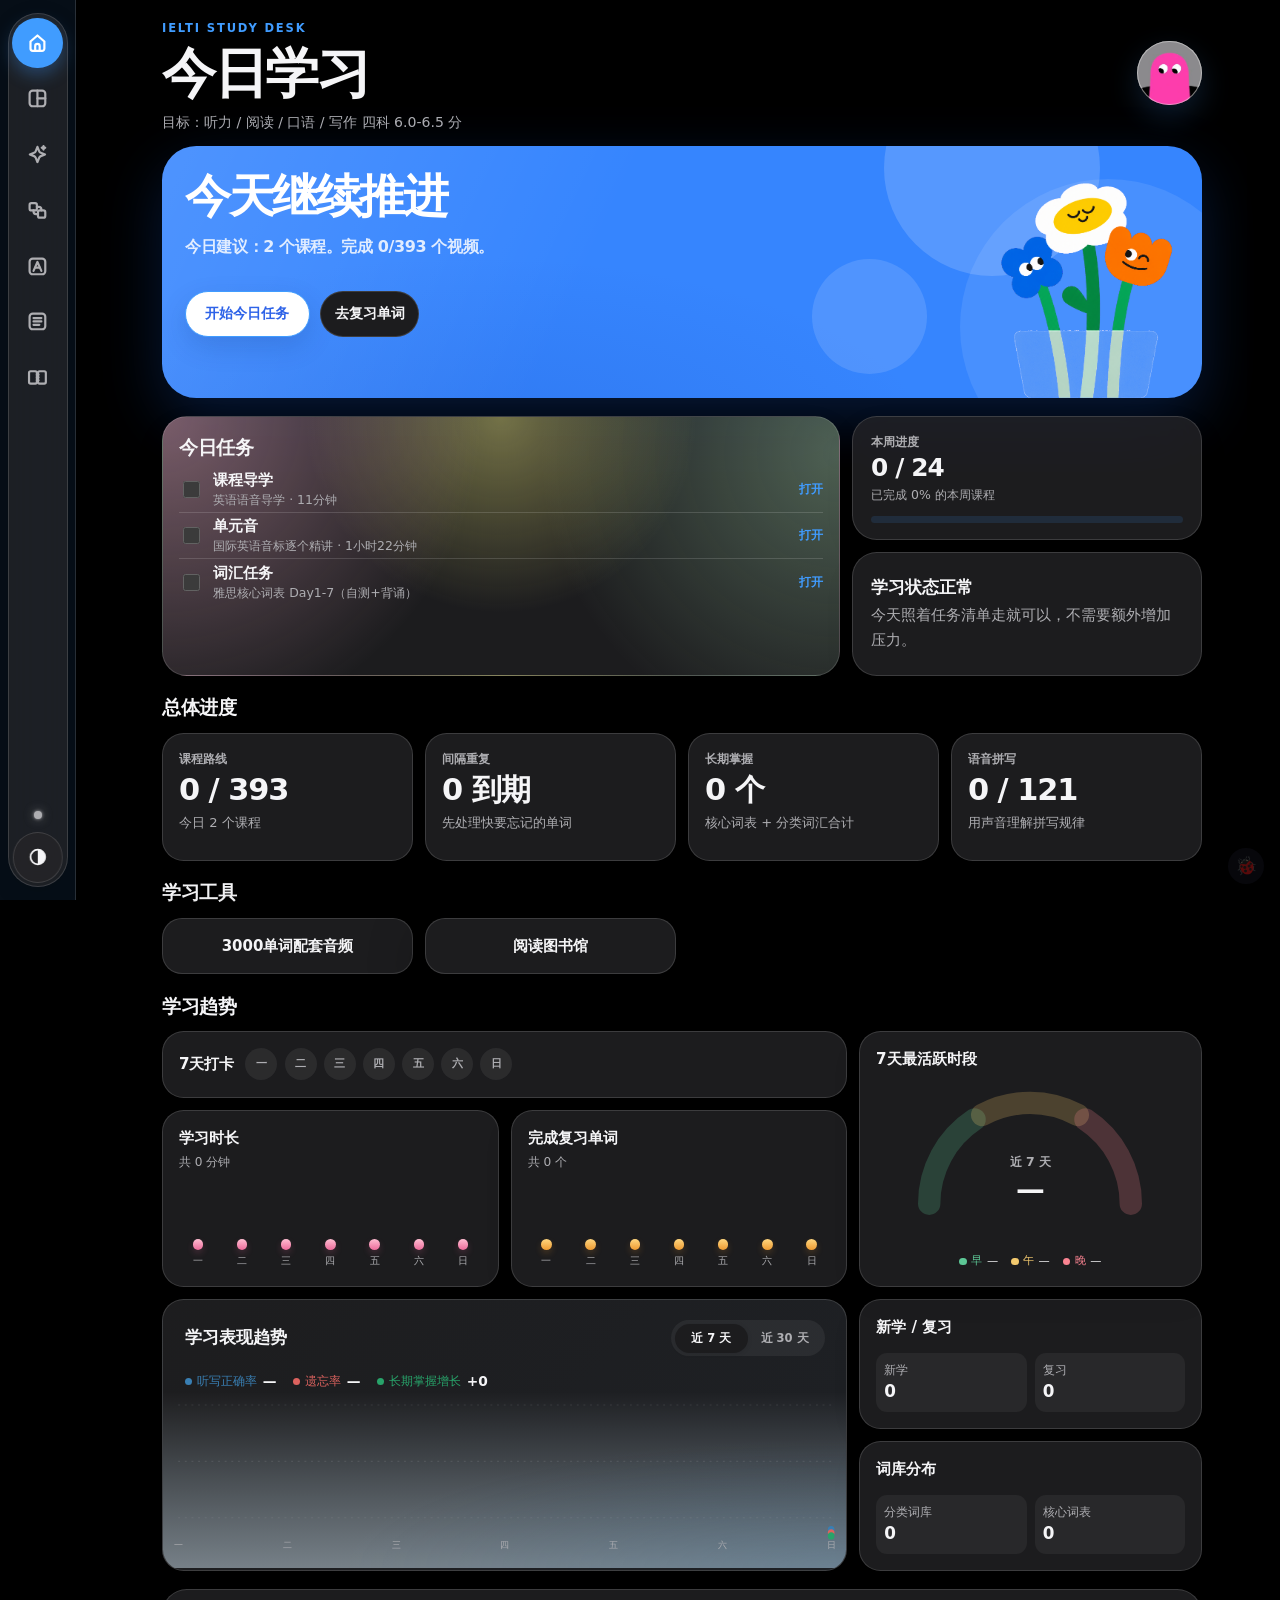
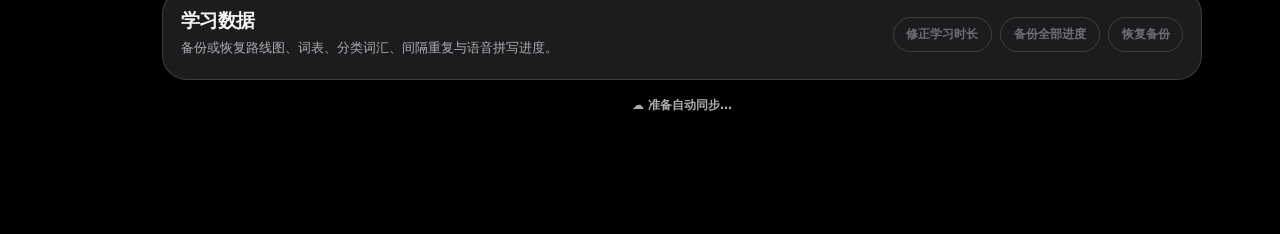
==== commit a04d0a6a: "fix" ====
--- a/index.html
+++ b/index.html
@@ -5,7 +5,7 @@
   <link rel="manifest" href="manifest.webmanifest"><link rel="icon" href="icon.png" type="image/png"><link rel="apple-touch-icon" href="icon.png">
   <title>IELTI · 今日学习</title>
   <script>document.documentElement.classList.add('ielti-booting');try{var m=localStorage.getItem('ielti_display_mode_v1')||localStorage.getItem('ielti_theme_v1')||(new Date().getHours()>=19||new Date().getHours()<7?'dark':'light');if(['light','dark','eink'].indexOf(m)>-1){document.documentElement.dataset.display=m;document.documentElement.dataset.theme=m==='dark'?'dark':'light';document.documentElement.classList.toggle('eink-mode',m==='eink');}}catch(e){}setTimeout(()=>document.documentElement.classList.remove('ielti-booting'),1200);</script>
-<link rel="stylesheet" href="apple-ui.css?v=20260811-43">
+<link rel="stylesheet" href="apple-ui.css?v=20260815-62">
   <link rel="stylesheet" href="eink-ui.css?v=20260804-1">
   <style>
     *{box-sizing:border-box}body{margin:0;font:15px/1.5 system-ui,-apple-system,"PingFang SC",sans-serif}.wrap{max-width:1050px;margin:auto;padding:32px 20px 92px}.top{display:flex;align-items:flex-end;justify-content:space-between;gap:1rem;margin:0 0 1.4rem}.eyebrow{font-size:.72rem;letter-spacing:.15em;color:var(--apple-blue);font-weight:850}.top h1{margin:.2rem 0 .35rem;font-size:clamp(2.45rem,7vw,4.6rem);line-height:.96;letter-spacing:-.055em;font-weight:780}.date{color:var(--apple-secondary);font-size:.92rem}.hero{position:relative;overflow:hidden;display:grid;grid-template-columns:minmax(0,1.25fr) minmax(18rem,.75fr);gap:1rem;padding:1.25rem;border:1px solid var(--apple-line);border-radius:2rem;background:linear-gradient(145deg,color-mix(in srgb,var(--apple-blue) 7%,var(--apple-surface)),var(--apple-surface) 56%,color-mix(in srgb,var(--apple-green) 4%,var(--apple-surface)));box-shadow:var(--apple-shadow)}.hero h2{margin:0 0 .45rem;font-size:clamp(1.65rem,4.2vw,2.45rem);line-height:1.05;letter-spacing:-.04em}.hero p{margin:0;color:var(--apple-secondary)}.hero-actions{display:flex;gap:.65rem;flex-wrap:wrap;margin-top:1rem}.btn{appearance:none;display:inline-flex;align-items:center;justify-content:center;min-height:2.55rem;padding:.68rem 1rem;border:1px solid var(--apple-line);border-radius:999px;background:var(--apple-solid);color:var(--apple-ink);font:inherit;font-size:.9rem;font-weight:760;text-decoration:none;cursor:pointer}.btn.primary{border-color:var(--apple-blue);background:var(--apple-blue);color:#fff;box-shadow:0 8px 22px color-mix(in srgb,var(--apple-blue) 26%,transparent)}.btn:active{transform:scale(.98)}.status-card{display:grid;gap:.65rem}.status-pill{padding:.9rem 1rem;border:1px solid var(--apple-line);border-radius:1.15rem;background:color-mix(in srgb,var(--apple-solid) 82%,transparent)}.status-pill small{display:block;color:var(--apple-secondary);font-size:.75rem;font-weight:720}.status-pill b{display:block;margin-top:.15rem;font-size:1.35rem;line-height:1.1}.section{margin-top:1.1rem}.section-head{display:flex;align-items:end;justify-content:space-between;gap:1rem;margin:0 0 .7rem}.section h3{margin:0;font-size:1.18rem;letter-spacing:-.02em}.section-note{color:var(--apple-secondary);font-size:.82rem}#todayTaskNote{display:none}@media(max-width:720px){.wrap{padding:.65rem .75rem 2rem}.top{margin-bottom:.55rem}.top h1{font-size:clamp(2rem,10vw,2.55rem)}.date{display:none}.hero{padding:1rem;border-radius:1.45rem}.hero h2{font-size:1.55rem}.status-card{grid-template-columns:repeat(3,minmax(0,1fr));gap:.45rem}.status-pill{padding:.75rem .65rem}.status-pill b{font-size:1.08rem}.today-panel{padding:.25rem .8rem}.task-title{font-size:.92rem}.dash-grid{gap:.55rem}.metric{min-height:7rem;padding:.85rem}.metric b{font-size:1.32rem}.tools{gap:.55rem}.tool{padding:.85rem;font-size:.9rem}.data-manager{align-items:flex-start;flex-direction:column}.data-actions{width:100%}.data-actions .btn{flex:1;min-height:1.7rem;padding:.4rem .7rem;font-size:.74rem}.week-dots{justify-content:space-between}.day-dot{width:1.78rem;height:1.78rem}.today-side{display:none}#todayTaskNote{display:inline}.trend-detail-grid .active-period-card{grid-column:2}.trend-detail-grid .active-period-card .trend-stat{margin-top:.6rem}}.today-panel,.diagnosis,.data-manager{border:1px solid var(--apple-line);border-radius:1.55rem;background:var(--apple-surface);box-shadow:0 12px 34px rgba(0,0,0,.055);backdrop-filter:blur(22px) saturate(170%);-webkit-backdrop-filter:blur(22px) saturate(170%)}.today-panel{padding:.45rem 1rem}.task-list{list-style:none;margin:0;padding:0}.task-list li{display:flex;align-items:center;gap:.65rem;min-height:2.9rem;border-bottom:1px solid var(--apple-line)}.task-list li:last-child{border-bottom:0}.task-list input{width:1.05rem;height:1.05rem;accent-color:var(--apple-blue);flex:0 0 auto}.task-main{min-width:0;flex:1}.task-title{display:block;font-weight:720;white-space:nowrap;overflow:hidden;text-overflow:ellipsis}.task-sub{display:block;color:var(--apple-secondary);font-size:.78rem;white-space:nowrap;overflow:hidden;text-overflow:ellipsis}.task-open{color:var(--apple-blue);font-size:.78rem;text-decoration:none;font-weight:750;white-space:nowrap}.task-list li.done .task-title{text-decoration:line-through;color:var(--apple-green)}.task-list li.done .task-sub{color:var(--apple-secondary)}.dash-grid{display:grid;grid-template-columns:repeat(4,minmax(0,1fr));gap:.75rem}.metric{min-height:8rem;padding:1rem;border:1px solid var(--apple-line);border-radius:1.35rem;background:var(--apple-surface);color:inherit;text-decoration:none}.metric span{display:block;color:var(--apple-secondary);font-size:.78rem;font-weight:680}.metric b{display:block;margin:.35rem 0;font-size:clamp(1.35rem,2.8vw,1.9rem);line-height:1.05;letter-spacing:-.035em}.metric p{margin:0;color:var(--apple-secondary);font-size:.82rem;line-height:1.42}.diagnosis{padding:1rem 1.1rem}.diagnosis b{display:block;margin-bottom:.2rem;font-size:1.05rem}.diagnosis p{margin:0;color:var(--apple-secondary)}.week-dots{display:flex;gap:.45rem;align-items:center;padding:.95rem 1rem;border:1px solid var(--apple-line);border-radius:1.35rem;background:var(--apple-surface)}.day-dot{display:grid;place-items:center;width:2rem;height:2rem;border-radius:50%;background:color-mix(in srgb,var(--apple-secondary) 10%,transparent);color:var(--apple-secondary);font-size:.68rem;font-weight:800}.day-dot.active{background:var(--apple-blue);color:#fff}.active-period-gauge-wrapper{position:relative;display:grid;place-items:center;height:7.2rem;padding-top:.8rem}.active-period-gauge{width:100%;max-width:13rem;height:100%}.active-period-gauge svg{width:100%;height:100%;overflow:visible}.active-period-center{position:absolute;inset:0;display:flex;flex-direction:column;align-items:center;justify-content:flex-end;padding-bottom:.75rem;pointer-events:none;transform:translateY(15px)}.active-period-center .center-value{font-size:1.2rem;font-weight:800;line-height:1.05}.active-period-center .center-label{font-size:.78rem;font-weight:720;color:var(--apple-secondary);margin-top:.25rem}.active-period-legend{display:flex;gap:.75rem;justify-content:center;margin-top:.65rem}.active-period-legend .legend-item{display:inline-flex;align-items:center;gap:.35rem;color:var(--apple-secondary);font-size:.76rem}.active-period-legend .legend-item i{width:.7rem;height:.7rem;border-radius:999px;background:currentColor}.active-period-legend .morning{color:#5dc796}.active-period-legend .afternoon{color:#f3c96e}.active-period-legend .evening{color:#fa8391}@media(max-width:720px){.active-period-legend{flex-direction:column;gap:.3rem;align-items:center}}.sr-only{position:absolute!important;width:1px!important;height:1px!important;padding:0!important;margin:-1px!important;overflow:hidden!important;clip:rect(0,0,0,0)!important;white-space:nowrap!important;border:0!important;}.active-period-center .center-label{font-size:.82rem;color:var(--apple-secondary);margin-bottom:.35rem}.active-period-center .center-value{font-size:1.4rem;font-weight:800;color:var(--apple-ink);line-height:1}.active-period-legend{display:flex;justify-content:center;gap:.95rem;margin-top:.88rem}.active-period-legend .legend-item{display:inline-flex;align-items:center;gap:.35rem;color:var(--apple-secondary);font-size:.78rem}.active-period-legend .legend-item i{width:.76rem;height:.76rem;border-radius:999px;background:currentColor}.active-period-legend .morning{color:#5dc796}.active-period-legend .afternoon{color:#f3c96e}.active-period-legend .evening{color:#fa8391}.tools{display:grid;grid-template-columns:repeat(4,minmax(0,1fr));gap:.75rem}.tool{padding:1rem;border:1px solid var(--apple-line);border-radius:1.25rem;background:var(--apple-solid);color:var(--apple-ink);text-decoration:none;font-weight:760}.data-manager{display:flex;align-items:center;justify-content:space-between;gap:1rem;padding:1rem 1.1rem}.data-manager h3{margin:0 0 .2rem}.data-manager p{margin:0;color:var(--apple-secondary);font-size:.84rem}.data-actions{display:flex;gap:.5rem;flex:none}.data-actions .btn{min-height:2rem;padding:.45rem .8rem;font-size:.78rem}.backup-status{min-height:0;margin-top:.25rem;color:var(--apple-secondary);font-size:.76rem}.foot{margin-top:1rem;color:var(--apple-secondary);font-size:.8rem;text-align:center}
@@ -59,7 +59,7 @@
   <div class="foot" id="syncState">进度保存在本设备。</div>
   <script>document.addEventListener('DOMContentLoaded',()=>{const gauge=document.getElementById('activePeriodGauge'),center=document.getElementById('activePeriodCenter');if(!gauge||!center)return;const short=seconds=>{const minutes=Math.round(seconds/60);if(minutes<60)return`${minutes}m`;const hours=Math.floor(minutes/60),rest=minutes%60;return rest?`${hours}h ${rest}m`:`${hours}h`};const arc=(cx,cy,r,start,end)=>{const a=start*Math.PI/180,b=end*Math.PI/180,x1=cx+Math.cos(a)*r,y1=cy-Math.sin(a)*r,x2=cx+Math.cos(b)*r,y2=cy-Math.sin(b)*r;return`M ${x1.toFixed(2)} ${y1.toFixed(2)} A ${r} ${r} 0 ${Math.abs(end-start)>180?1:0} ${start<end?0:1} ${x2.toFixed(2)} ${y2.toFixed(2)}`};const draw=periods=>{const values=[{key:'morning',label:'早晨',color:'#5dc796',duration:periods.morning||0},{key:'afternoon',label:'下午',color:'#f3c96e',duration:periods.afternoon||0},{key:'evening',label:'晚上',color:'#fa8391',duration:periods.evening||0}],total=values.reduce((sum,item)=>sum+item.duration,0),active=values.reduce((best,item)=>item.duration>best.duration?item:best,values[0]),width=180,height=100,stroke=18,cx=width/2,cy=height,r=(width-stroke)/2,gap=5,minSpan=8,extra=180-gap*(values.length-1)-minSpan*values.length;center.querySelector('.center-value').textContent=total?short(active.duration):'—';center.querySelector('.center-label').textContent=total?`${active.label} 最活跃`:'近 7 天';document.querySelectorAll('[data-period-time]').forEach(node=>{const item=values.find(value=>value.key===node.dataset.periodTime);node.textContent=item?.duration?short(item.duration):'—'});let cursor=180;gauge.innerHTML=`<svg viewBox="0 0 ${width} ${height}" aria-hidden="true">${values.map(item=>{const span=minSpan+(total?item.duration/total*extra:extra/values.length),end=cursor-span,path=arc(cx,cy,r,cursor,end);cursor=end-gap;return`<path class="period-arc ${item.duration?'':'empty'}" d="${path}" stroke="${item.color}" stroke-width="${stroke}" fill="none" stroke-linecap="round"/>`}).join('')}</svg>`};renderActivePeriodGauge=draw;const periods={morning:0,afternoon:0,evening:0},today=new Date();today.setHours(0,0,0,0);for(let offset=0;offset<7;offset++){const date=new Date(today);date.setDate(date.getDate()-offset);const key=`${date.getFullYear()}-${String(date.getMonth()+1).padStart(2,'0')}-${String(date.getDate()).padStart(2,'0')}`;Object.entries(window.IELTI?.get?.().activity?.[key]?.timeByPeriod||{}).forEach(([name,value])=>{if(name in periods)periods[name]+=Number(value)||0})}draw(periods)})</script>
   <script>(function(){const gauge=document.getElementById('activePeriodGauge');if(!gauge)return;const gradients={"#5dc796":"activePeriodMorningGradient","#f3c96e":"activePeriodAfternoonGradient","#fa8391":"activePeriodEveningGradient"},apply=()=>{const svg=gauge.querySelector('svg');if(!svg)return;if(!svg.querySelector('defs'))svg.insertAdjacentHTML('afterbegin','<defs><linearGradient id="activePeriodMorningGradient" x1="0" x2="0" y1="1" y2="0"><stop offset="0" stop-color="#9ce3bd"/><stop offset="1" stop-color="#5dc796"/></linearGradient><linearGradient id="activePeriodAfternoonGradient" x1="0" x2="1" y1="0" y2="0"><stop offset="0" stop-color="#ffe5a6"/><stop offset="1" stop-color="#f3c96e"/></linearGradient><linearGradient id="activePeriodEveningGradient" x1="0" x2="0" y1="1" y2="0"><stop offset="0" stop-color="#f0a0a7"/><stop offset="1" stop-color="#fcd0d5"/></linearGradient></defs>');svg.querySelectorAll('.period-arc:not(.empty)').forEach(path=>{const id=gradients[path.getAttribute('stroke')];if(id)path.setAttribute('stroke',`url(#${id})`)})};new MutationObserver(apply).observe(gauge,{childList:true});apply()})()</script>
-</main><script src="ielts-roadmap-data.js?v=20260804-1"></script><script>window.IELTI_normalizeRoadmapExercises?.(window.IELTI_WEEKS);</script><script src="ielts-ebook-library-data.js?v=20260805-7"></script><script src="ielti-config.js?v=20260804-1"></script><script src="ielti-core.js?v=20260814-49"></script><script>
+</main><script src="ielts-roadmap-data.js?v=20260804-1"></script><script>window.IELTI_normalizeRoadmapExercises?.(window.IELTI_WEEKS);</script><script src="ielts-ebook-library-data.js?v=20260805-7"></script><script src="ielti-config.js?v=20260804-1"></script><script src="ielti-core.js?v=20260815-57"></script><script>
 const STORAGE_KEY='ielts_g_plan_progress_v2',START_KEY='ielts_g_plan_start_v1',DAY=86400000;
 const $=id=>document.getElementById(id),weeks=window.IELTI_WEEKS||[];
 function readProgress(){try{return JSON.parse(localStorage.getItem(STORAGE_KEY))||{}}catch{return{}}}
--- a/apple-ui.css
+++ b/apple-ui.css
@@ -73,6 +73,12 @@
   outline-offset:3px;
 }
 .ielti-sync-state{max-width:1080px;margin:1rem auto 0;padding:0 1rem 1.5rem;color:var(--apple-secondary);font-size:.75rem;font-weight:600;text-align:center}.ielti-sync-state.ok{color:var(--apple-green)}.ielti-sync-state.error{color:#ff453a}
+.ielti-sync-dot{display:none}
+@media(min-width:761px){body.page-today .apple-tabbar>.ielti-sync-dot{display:block;flex:0 0 auto;width:.5rem;height:.5rem;margin-top:auto;margin-bottom:.35rem;border-radius:50%;background:currentColor;color:var(--apple-secondary);box-shadow:0 0 .2rem currentColor,0 0 .65rem color-mix(in srgb,currentColor 48%,transparent);transition:color .2s ease,box-shadow .2s ease}body.page-today .apple-tabbar>.ielti-sync-dot.ok{color:var(--apple-green)}body.page-today .apple-tabbar>.ielti-sync-dot.error{color:#ff453a}body.page-today .apple-tabbar>.ielti-sync-dot+.apple-theme-toggle,body.page-today .apple-tabbar>.ielti-sync-dot+#themeBtn{margin-top:0!important}}
+@media(max-width:760px){body.page-today .apple-tabbar>a.active>.ielti-sync-dot{position:absolute;z-index:3;left:50%;bottom:-.7rem;display:block!important;flex:none!important;width:.62rem!important;height:.62rem!important;min-width:0!important;min-height:0!important;border:2px solid var(--apple-bg);border-radius:50%;background:currentColor;color:var(--apple-secondary);box-shadow:0 0 .18rem currentColor,0 0 .55rem color-mix(in srgb,currentColor 48%,transparent);transform:translateX(-50%);pointer-events:none}body.page-today .apple-tabbar>a.active>.ielti-sync-dot.ok{color:var(--apple-green)}body.page-today .apple-tabbar>a.active>.ielti-sync-dot.error{color:#ff453a}}
+.apple-avatar-menu{position:fixed;z-index:1201;display:grid;min-width:10rem;padding:.35rem;border:1px solid var(--apple-line);border-radius:1rem;background:color-mix(in srgb,var(--apple-solid) 92%,transparent);box-shadow:0 16px 38px rgba(0,0,0,.2);backdrop-filter:blur(24px) saturate(180%);-webkit-backdrop-filter:blur(24px) saturate(180%)}.apple-avatar-menu[hidden],.apple-avatar-backdrop[hidden]{display:none}.apple-avatar-menu-handle,.apple-avatar-menu>strong{display:none}.apple-avatar-menu button{min-height:2.5rem;padding:.55rem .75rem;border:0;border-radius:.72rem;background:transparent;color:var(--apple-ink);font:inherit;font-size:.84rem;font-weight:680;text-align:left;cursor:pointer}.apple-avatar-menu button:hover{background:color-mix(in srgb,var(--apple-blue) 11%,transparent);color:var(--apple-blue)}.apple-avatar-backdrop{display:none}@media(min-width:761px){.apple-avatar-menu,.apple-avatar-backdrop{display:none!important}}@media(max-width:760px){.apple-avatar-backdrop{position:fixed;z-index:1200;inset:0;display:block;width:100%;height:100%;padding:0;border:0;background:rgba(0,0,0,.28);backdrop-filter:blur(2px);-webkit-backdrop-filter:blur(2px)}.apple-avatar-menu{top:auto!important;right:.65rem!important;bottom:calc(.65rem + env(safe-area-inset-bottom,0px))!important;left:.65rem!important;width:auto;min-width:0;padding:.45rem .55rem .6rem;border-radius:1.45rem;background:color-mix(in srgb,var(--apple-solid) 94%,transparent);box-shadow:0 18px 55px rgba(0,0,0,.28)}.apple-avatar-menu:after{content:"";display:block;height:4rem}.apple-avatar-menu-handle{display:block;width:2.35rem;height:.28rem;margin:.15rem auto .45rem;border-radius:999px;background:color-mix(in srgb,var(--apple-secondary) 48%,transparent)}.apple-avatar-menu>strong{display:block;padding:.2rem .65rem .55rem;font-size:.82rem;color:var(--apple-secondary)}.apple-avatar-menu button{min-height:3.25rem;padding:.75rem .8rem;border-radius:.95rem;font-size:1rem;font-weight:680}.apple-avatar-menu button+button{border-top:1px solid color-mix(in srgb,var(--apple-line) 70%,transparent)}}
+@media(max-width:760px){.apple-avatar-backdrop{opacity:0;transition:opacity .24s ease}.apple-avatar-backdrop.is-open{opacity:1}.apple-avatar-menu{opacity:0;transform:translate3d(0,calc(100% + 1rem),0);transition:transform .28s cubic-bezier(.2,.8,.2,1),opacity .2s ease;will-change:transform,opacity}.apple-avatar-menu.is-open{opacity:1;transform:translate3d(0,0,0)}}
+@media(max-width:760px) and (prefers-reduced-motion:reduce){.apple-avatar-menu,.apple-avatar-backdrop{transition:none!important}}
 @media(min-width:761px){body.apple-ui{padding-left:5.25rem}.apple-desktop-rail{position:fixed;z-index:1001;inset:0 auto 0 0;width:4.75rem;padding:.8rem .4rem;display:flex;flex-direction:column;align-items:center;gap:.8rem;background:color-mix(in srgb,var(--apple-blue) 9%,var(--apple-bg));border-right:1px solid var(--apple-line)}.apple-rail-logo{display:grid;place-items:center;flex:0 0 3.25rem;width:3.25rem;border-radius:50%;background:linear-gradient(145deg,var(--apple-blue),#5856d6);color:#fff;text-decoration:none;font-size:1.55rem;font-weight:800;box-shadow:0 6px 18px color-mix(in srgb,var(--apple-blue) 35%,transparent)}.apple-tabbar{position:static;width:100%;min-height:0;flex:1;padding:.4rem;display:flex;flex-direction:column;align-items:center;gap:.35rem;background:var(--apple-surface);border:1px solid var(--apple-line);border-radius:999px;box-shadow:0 6px 24px rgba(0,0,0,.1);backdrop-filter:blur(28px) saturate(190%);-webkit-backdrop-filter:blur(28px) saturate(190%)}.apple-tabbar a{display:grid;place-items:center;flex:0 0 3.15rem;width:3.15rem;border-radius:50%;color:var(--apple-secondary);text-decoration:none;font-size:0;line-height:1}.apple-tabbar a span{font-size:1.55rem;line-height:1}.apple-tabbar a.active{color:#fff;background:var(--apple-blue);box-shadow:0 5px 14px color-mix(in srgb,var(--apple-blue) 32%,transparent)}}
 @media(min-width:761px){.apple-tabbar .apple-theme-toggle,.apple-tabbar #themeBtn{position:static;flex:0 0 3.15rem;width:3.15rem;height:3.15rem;margin-top:auto;padding:0;border:0;border-radius:50%;background:transparent;color:var(--apple-secondary);box-shadow:none;font-size:.95rem}.apple-tabbar .apple-theme-toggle:hover,.apple-tabbar #themeBtn:hover{background:color-mix(in srgb,var(--apple-blue) 11%,transparent);color:var(--apple-blue)}}
 @media(max-width:760px){body.apple-ui{padding-bottom:calc(5.4rem + var(--apple-safe-bottom))}.apple-theme-toggle{top:max(.65rem,env(safe-area-inset-top));right:.65rem}.apple-tabbar{position:fixed;z-index:1001;left:.7rem;right:.7rem;bottom:calc(.55rem + var(--apple-safe-bottom));height:4.25rem;padding:.35rem .45rem;display:grid;grid-template-columns:repeat(6,1fr);align-items:center;background:var(--apple-surface);border:1px solid var(--apple-line);border-radius:1.45rem;box-shadow:0 12px 38px rgba(0,0,0,.18);backdrop-filter:blur(28px) saturate(190%);-webkit-backdrop-filter:blur(28px) saturate(190%)}.apple-tabbar a{display:grid;place-items:center;gap:.05rem;color:var(--apple-secondary);text-decoration:none;font-size:.66rem;font-weight:650;min-height:3.4rem;border-radius:1rem}.apple-tabbar a span{font-size:1.15rem;line-height:1.2}.apple-tabbar a.active{color:var(--apple-blue);background:color-mix(in srgb,var(--apple-blue) 11%,transparent)}}
@@ -670,6 +676,65 @@
 }
 @media(max-width:760px) and (prefers-reduced-motion:reduce){body.apple-ui.apple-nav-hidden .apple-tabbar{transform:none!important;opacity:0!important}}
 
+/* Desktop rail optical alignment: shift the seven navigation items together. */
+@media(min-width:761px){.apple-tabbar>a{left:-1px!important;top:-1px!important}}
+
+/* MOBILE SYNC DOT — final lock after compact-navigation sizing. */
+@media(max-width:760px){
+  body.page-today.apple-ui .apple-tabbar>a.active>span.ielti-sync-dot,
+  body.page-today.apple-ui.apple-nav-compact .apple-tabbar>a.active>span.ielti-sync-dot{
+    --ielti-sync-dot-color:var(--apple-secondary);
+    position:absolute!important;
+    z-index:3!important;
+    left:50%!important;
+    bottom:-.6rem!important;
+    display:block!important;
+    flex:none!important;
+    width:.4rem!important;
+    height:.4rem!important;
+    min-width:0!important;
+    min-height:0!important;
+    border:0!important;
+    border-radius:50%!important;
+    background:var(--ielti-sync-dot-color)!important;
+    color:var(--ielti-sync-dot-color)!important;
+    box-shadow:0 0 .24rem color-mix(in srgb,var(--ielti-sync-dot-color) 72%,transparent),0 0 .72rem color-mix(in srgb,var(--ielti-sync-dot-color) 40%,transparent)!important;
+    transform:translateX(-50%)!important;
+    pointer-events:none!important;
+  }
+  body.page-today.apple-ui.apple-nav-compact .apple-tabbar>a.active>span.ielti-sync-dot{bottom:-.38rem!important}
+  body.page-today.apple-ui .apple-tabbar>a.active>span.ielti-sync-dot.ok{--ielti-sync-dot-color:var(--apple-green)}
+  body.page-today.apple-ui .apple-tabbar>a.active>span.ielti-sync-dot.error{--ielti-sync-dot-color:#ff453a}
+}
+
+/* Keep the sync marker independent from active-tab color and compact icon sizing. */
+@media(max-width:760px){
+  body.page-today.apple-ui .apple-tabbar>a.active>span.ielti-sync-dot,
+  body.page-today.apple-ui.apple-nav-compact .apple-tabbar>a.active>span.ielti-sync-dot{
+    --ielti-sync-dot-color:var(--apple-secondary);
+    position:absolute!important;
+    z-index:3!important;
+    left:50%!important;
+    bottom:-.6rem!important;
+    display:block!important;
+    flex:none!important;
+    width:.4rem!important;
+    height:.4rem!important;
+    min-width:0!important;
+    min-height:0!important;
+    border:0!important;
+    border-radius:50%!important;
+    background:var(--ielti-sync-dot-color)!important;
+    color:var(--ielti-sync-dot-color)!important;
+    box-shadow:0 0 .24rem color-mix(in srgb,var(--ielti-sync-dot-color) 72%,transparent),0 0 .72rem color-mix(in srgb,var(--ielti-sync-dot-color) 40%,transparent)!important;
+    transform:translateX(-50%)!important;
+    pointer-events:none!important;
+  }
+  body.page-today.apple-ui.apple-nav-compact .apple-tabbar>a.active>span.ielti-sync-dot{bottom:-.38rem!important}
+  body.page-today.apple-ui .apple-tabbar>a.active>span.ielti-sync-dot.ok{--ielti-sync-dot-color:var(--apple-green)}
+  body.page-today.apple-ui .apple-tabbar>a.active>span.ielti-sync-dot.error{--ielti-sync-dot-color:#ff453a}
+}
+
 /* Shared study timer pause notice: shown after five minutes without learner activity. */
 .ielti-study-pause-notice{position:fixed;z-index:9999;inset:0;display:grid;place-items:center;padding:1.25rem;pointer-events:none}
 .ielti-study-pause-notice[hidden]{display:none}
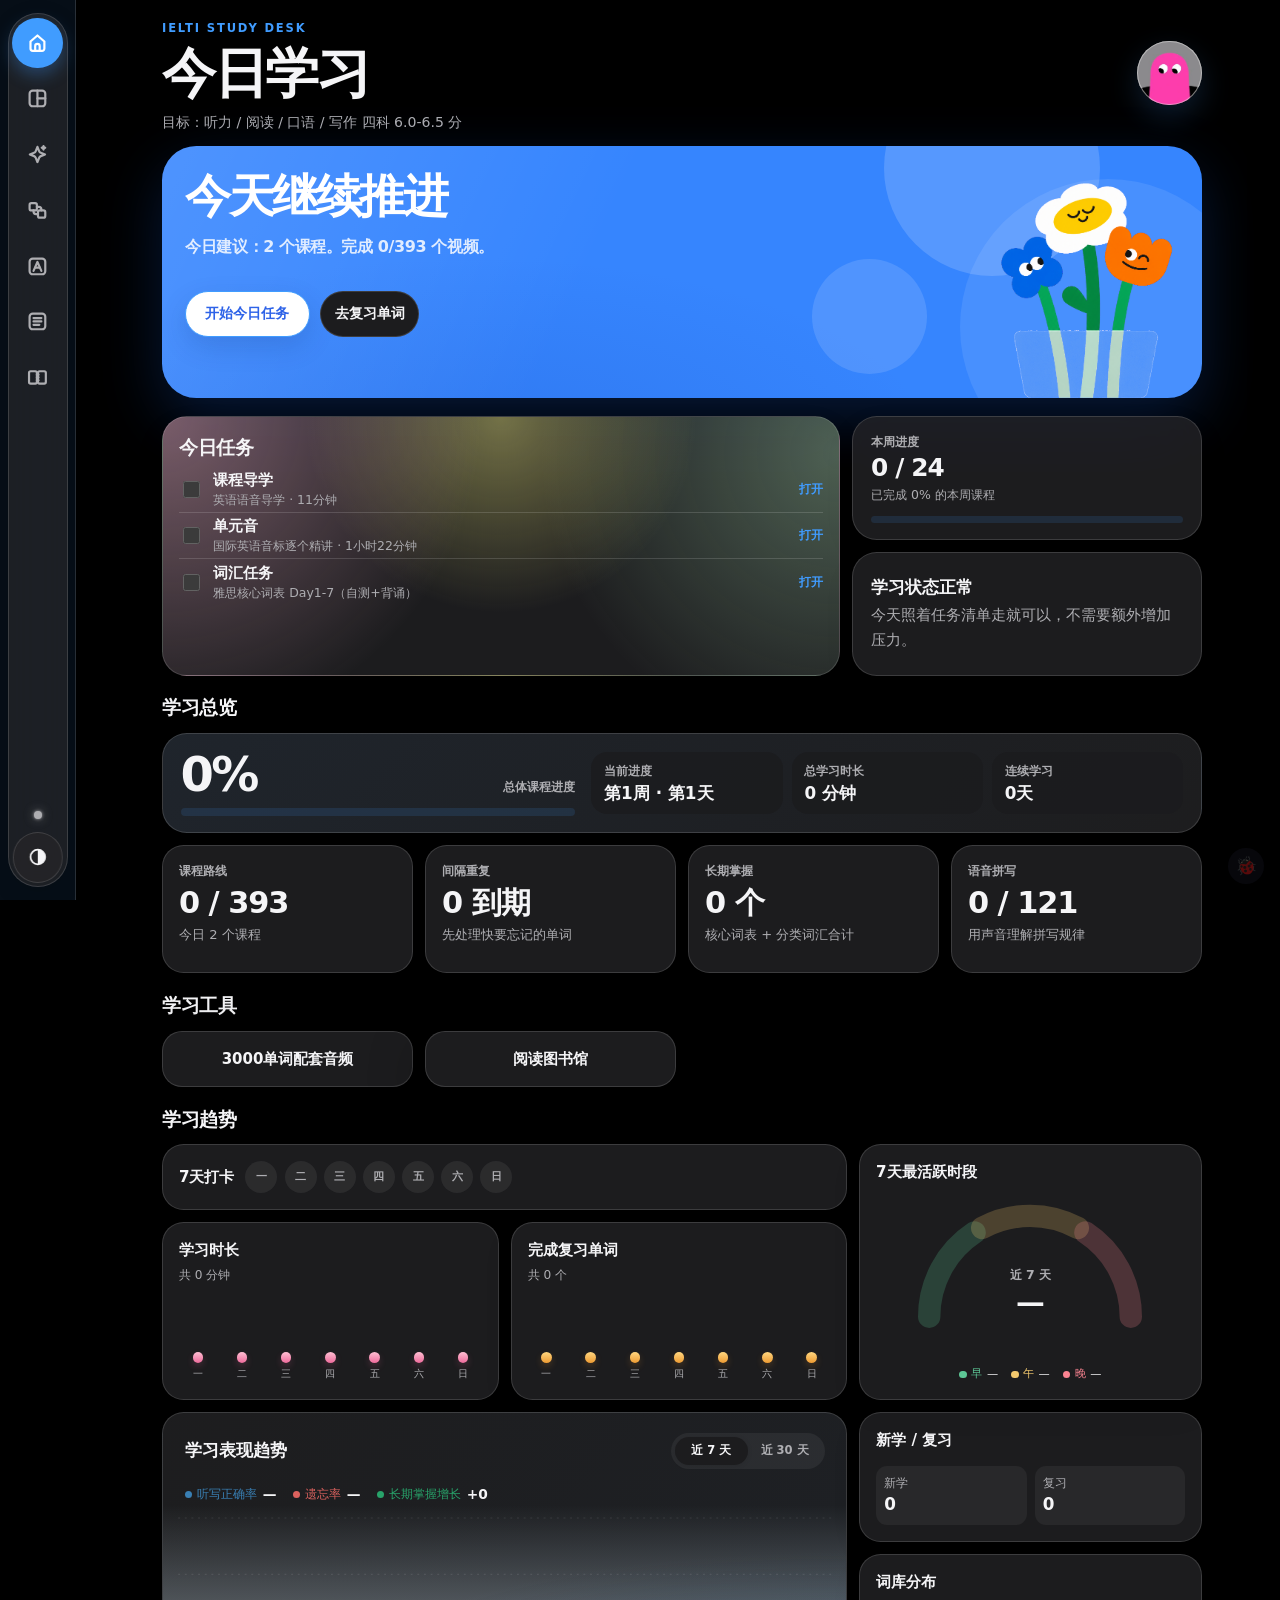
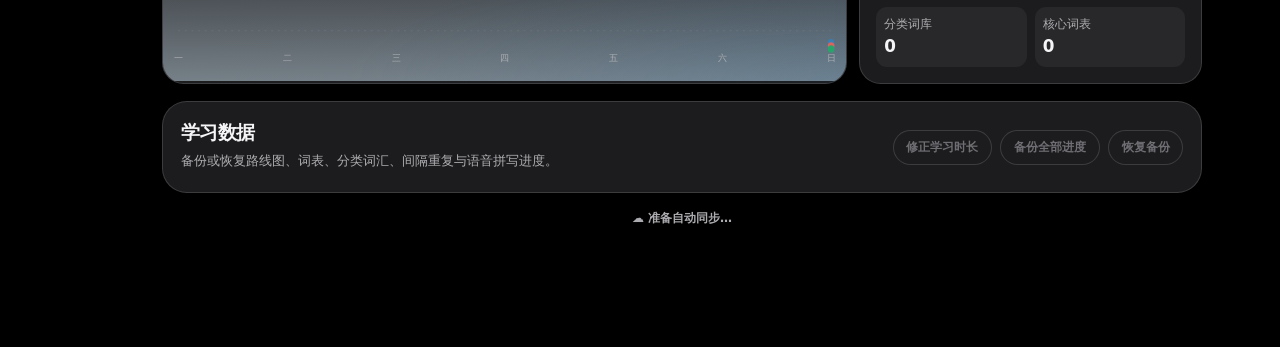
==== commit 7e3a2e2c: "index" ====
--- a/index.html
+++ b/index.html
@@ -29,6 +29,7 @@
     .performance-range{position:relative;display:grid;grid-template-columns:repeat(2,minmax(0,1fr));gap:0;width:9.6rem;isolation:isolate}.performance-range::before{position:absolute;z-index:0;top:.22rem;bottom:.22rem;left:.22rem;width:calc(50% - .22rem);border-radius:999px;background:var(--apple-solid);box-shadow:0 1px 5px rgba(0,0,0,.1);content:"";transform:translateX(0);transition:transform .28s cubic-bezier(.2,.8,.2,1)}.performance-range.month-active::before{transform:translateX(100%)}.performance-range button,.performance-range button.active{position:relative;z-index:1;padding:.36rem .3rem;background:transparent!important;color:var(--apple-secondary);box-shadow:none!important;transition:color .2s ease}.performance-range button.active{color:var(--apple-ink)}.performance-range button:focus-visible{outline:2px solid var(--apple-blue);outline-offset:2px}@media(prefers-reduced-motion:reduce){.performance-range::before,.performance-range button,.performance-range button.active{transition:none}}
     .performance-line{stroke-width:2.8}
     .tools .tool{text-align:center}
+    .learning-overview{display:grid;grid-template-columns:minmax(13rem,.8fr) minmax(0,1.2fr);gap:1rem;align-items:center;margin-bottom:.75rem;padding:1rem 1.1rem;border:1px solid var(--apple-line);border-radius:1.55rem;background:linear-gradient(135deg,color-mix(in srgb,var(--apple-blue) 6%,var(--apple-surface)),var(--apple-surface));box-shadow:0 12px 34px rgba(0,0,0,.055)}.overview-progress{min-width:0}.overview-progress-head{display:flex;align-items:baseline;justify-content:space-between;gap:.75rem}.overview-progress-head strong{font-size:clamp(2rem,5vw,3rem);line-height:1;letter-spacing:-.055em}.overview-progress-head span{color:var(--apple-secondary);font-size:.78rem;font-weight:720}.overview-track{height:.52rem;margin-top:.65rem;overflow:hidden;border-radius:999px;background:color-mix(in srgb,var(--apple-blue) 13%,transparent)}.overview-track i{display:block;height:100%;border-radius:inherit;background:linear-gradient(90deg,var(--apple-blue),var(--apple-green));transition:width .35s ease}.overview-stats{display:grid;grid-template-columns:repeat(3,minmax(0,1fr));gap:.55rem}.overview-stat{min-width:0;padding:.7rem .8rem;border-radius:1rem;background:color-mix(in srgb,var(--apple-solid) 82%,transparent)}.overview-stat span{display:block;color:var(--apple-secondary);font-size:.72rem;font-weight:680}.overview-stat b{display:block;margin-top:.16rem;font-size:1.05rem;line-height:1.2;white-space:nowrap;overflow:hidden;text-overflow:ellipsis}@media(max-width:720px){.learning-overview{grid-template-columns:1fr;padding:.85rem}.overview-stats{gap:.4rem}.overview-stat{padding:.62rem .55rem}.overview-stat b{font-size:.9rem}}
   @media(min-width:721px){.trend-grid .trend-bar{width:.65rem;min-height:.65rem;border-radius:999px;background:linear-gradient(180deg,#ffbed2,#ed6b9b);box-shadow:0 .22rem .45rem rgba(237,107,155,.2)}}@media(max-width:720px){body.page-today .active-period-legend{display:flex!important;flex-direction:column!important;align-items:flex-start!important;justify-content:center!important;gap:.3rem!important;width:fit-content!important;margin:.5rem auto 0!important;transform:translateY(20px)!important}}</style>
 </head>
 <body class="apple-ui page-today"><main class="wrap">
@@ -40,7 +41,7 @@
 
   <section class="section today-layout"><div class="today-work"><div class="today-panel"><div class="task-panel-head"><h3>今日任务</h3><span class="section-note" id="todayTaskNote">本周进度 0 / 0</span></div><ul class="task-list" id="todayTasks"></ul></div></div><aside class="today-side"><section class="week-progress-card"><span id="weekProgressTitle">本周进度</span><b id="weekProgressValue">0 / 0</b><p id="weekProgressText">课程完成情况</p><div class="week-progress-track" aria-hidden="true"><i id="weekProgressBar" style="width:0%"></i></div></section><section class="diagnosis"><b id="diagnosisTitle">学习状态</b><p id="diagnosisText">正在分析课程、词汇和最近学习节奏。</p></section></aside></section>
 
-  <section class="section"><div class="section-head"><h3>总体进度</h3></div><div class="dash-grid">
+  <section class="section"><div class="section-head"><h3>学习总览</h3></div><article class="learning-overview" aria-label="学习总览"><div class="overview-progress"><div class="overview-progress-head"><strong id="overallProgressPercent">0%</strong><span>总体课程进度</span></div><div class="overview-track" aria-hidden="true"><i id="overallProgressBar" style="width:0%"></i></div></div><div class="overview-stats"><div class="overview-stat"><span>当前进度</span><b id="overallCurrentPlan">第1周 · 第1天</b></div><div class="overview-stat"><span>总学习时长</span><b id="overallStudyTime">0分钟</b></div><div class="overview-stat"><span>连续学习</span><b id="overallStreak">0天</b></div></div></article><div class="dash-grid">
     <a class="metric" href="ielts-roadmap.html"><span>课程路线</span><b id="courseProgress">0 / 393</b><p id="courseHint">继续今天的课程</p></a>
     <a class="metric" href="ielts_word_memory_v2_ipa.html"><span>间隔重复</span><b id="reviewProgress">0 到期</b><p>先处理快要忘记的单词</p></a>
     <a class="metric" href="ielts-core-vocabulary.html"><span>长期掌握</span><b id="vocabProgress">0 个</b><p>核心词表 + 分类词汇合计</p></a>
@@ -59,7 +60,7 @@
   <div class="foot" id="syncState">进度保存在本设备。</div>
   <script>document.addEventListener('DOMContentLoaded',()=>{const gauge=document.getElementById('activePeriodGauge'),center=document.getElementById('activePeriodCenter');if(!gauge||!center)return;const short=seconds=>{const minutes=Math.round(seconds/60);if(minutes<60)return`${minutes}m`;const hours=Math.floor(minutes/60),rest=minutes%60;return rest?`${hours}h ${rest}m`:`${hours}h`};const arc=(cx,cy,r,start,end)=>{const a=start*Math.PI/180,b=end*Math.PI/180,x1=cx+Math.cos(a)*r,y1=cy-Math.sin(a)*r,x2=cx+Math.cos(b)*r,y2=cy-Math.sin(b)*r;return`M ${x1.toFixed(2)} ${y1.toFixed(2)} A ${r} ${r} 0 ${Math.abs(end-start)>180?1:0} ${start<end?0:1} ${x2.toFixed(2)} ${y2.toFixed(2)}`};const draw=periods=>{const values=[{key:'morning',label:'早晨',color:'#5dc796',duration:periods.morning||0},{key:'afternoon',label:'下午',color:'#f3c96e',duration:periods.afternoon||0},{key:'evening',label:'晚上',color:'#fa8391',duration:periods.evening||0}],total=values.reduce((sum,item)=>sum+item.duration,0),active=values.reduce((best,item)=>item.duration>best.duration?item:best,values[0]),width=180,height=100,stroke=18,cx=width/2,cy=height,r=(width-stroke)/2,gap=5,minSpan=8,extra=180-gap*(values.length-1)-minSpan*values.length;center.querySelector('.center-value').textContent=total?short(active.duration):'—';center.querySelector('.center-label').textContent=total?`${active.label} 最活跃`:'近 7 天';document.querySelectorAll('[data-period-time]').forEach(node=>{const item=values.find(value=>value.key===node.dataset.periodTime);node.textContent=item?.duration?short(item.duration):'—'});let cursor=180;gauge.innerHTML=`<svg viewBox="0 0 ${width} ${height}" aria-hidden="true">${values.map(item=>{const span=minSpan+(total?item.duration/total*extra:extra/values.length),end=cursor-span,path=arc(cx,cy,r,cursor,end);cursor=end-gap;return`<path class="period-arc ${item.duration?'':'empty'}" d="${path}" stroke="${item.color}" stroke-width="${stroke}" fill="none" stroke-linecap="round"/>`}).join('')}</svg>`};renderActivePeriodGauge=draw;const periods={morning:0,afternoon:0,evening:0},today=new Date();today.setHours(0,0,0,0);for(let offset=0;offset<7;offset++){const date=new Date(today);date.setDate(date.getDate()-offset);const key=`${date.getFullYear()}-${String(date.getMonth()+1).padStart(2,'0')}-${String(date.getDate()).padStart(2,'0')}`;Object.entries(window.IELTI?.get?.().activity?.[key]?.timeByPeriod||{}).forEach(([name,value])=>{if(name in periods)periods[name]+=Number(value)||0})}draw(periods)})</script>
   <script>(function(){const gauge=document.getElementById('activePeriodGauge');if(!gauge)return;const gradients={"#5dc796":"activePeriodMorningGradient","#f3c96e":"activePeriodAfternoonGradient","#fa8391":"activePeriodEveningGradient"},apply=()=>{const svg=gauge.querySelector('svg');if(!svg)return;if(!svg.querySelector('defs'))svg.insertAdjacentHTML('afterbegin','<defs><linearGradient id="activePeriodMorningGradient" x1="0" x2="0" y1="1" y2="0"><stop offset="0" stop-color="#9ce3bd"/><stop offset="1" stop-color="#5dc796"/></linearGradient><linearGradient id="activePeriodAfternoonGradient" x1="0" x2="1" y1="0" y2="0"><stop offset="0" stop-color="#ffe5a6"/><stop offset="1" stop-color="#f3c96e"/></linearGradient><linearGradient id="activePeriodEveningGradient" x1="0" x2="0" y1="1" y2="0"><stop offset="0" stop-color="#f0a0a7"/><stop offset="1" stop-color="#fcd0d5"/></linearGradient></defs>');svg.querySelectorAll('.period-arc:not(.empty)').forEach(path=>{const id=gradients[path.getAttribute('stroke')];if(id)path.setAttribute('stroke',`url(#${id})`)})};new MutationObserver(apply).observe(gauge,{childList:true});apply()})()</script>
-</main><script src="ielts-roadmap-data.js?v=20260804-1"></script><script>window.IELTI_normalizeRoadmapExercises?.(window.IELTI_WEEKS);</script><script src="ielts-ebook-library-data.js?v=20260805-7"></script><script src="ielti-config.js?v=20260804-1"></script><script src="ielti-core.js?v=20260815-57"></script><script>
+</main><script src="ielts-roadmap-data.js?v=20260804-1"></script><script>window.IELTI_normalizeRoadmapExercises?.(window.IELTI_WEEKS);</script><script src="ielts-ebook-library-data.js?v=20260805-7"></script><script src="ielti-config.js?v=20260804-1"></script><script src="ielti-core.js?v=20260816-58"></script><script>
 const STORAGE_KEY='ielts_g_plan_progress_v2',START_KEY='ielts_g_plan_start_v1',DAY=86400000;
 const $=id=>document.getElementById(id),weeks=window.IELTI_WEEKS||[];
 function readProgress(){try{return JSON.parse(localStorage.getItem(STORAGE_KEY))||{}}catch{return{}}}
@@ -75,6 +76,7 @@
 function renderTasks(progress,s){const plan=todayPlan(),items=[];plan.videos.forEach(v=>items.push({type:'video',id:v.id,duration:v.dur||0,title:v.title,sub:`${v.section}${v.dur?' · '+fmtDur(v.dur):''}`,url:playerUrl(v),checked:!!progress[vidKey(v.id)]}));if(plan.w?.vocab)items.push({type:'vocab',id:`${plan.weekNum}-${plan.day}`,title:'词汇任务',sub:plan.w.vocab,url:'ielts-core-vocabulary.html',checked:!!progress[vocKey(plan.weekNum,plan.day)]});if(s.due>0)items.push({type:'review',id:'review',title:`复习 ${s.due} 个到期单词`,sub:'间隔重复优先处理快要忘记的词',url:'ielts_word_memory_v2_ipa.html',checked:false});if(!items.length)items.push({type:'empty',id:'empty',title:'今天没有安排课程',sub:'可以做词汇复习，或回到路线图查看下一周。',url:'ielts-roadmap.html',checked:false});$('todayTasks').innerHTML=items.map(item=>`<li class="${item.checked?'done':''}" data-type="${item.type}" data-id="${item.id}" data-duration="${item.duration||0}">${item.type==='empty'?'':`<input type="checkbox" ${item.checked?'checked':''} disabled ${item.type==='video'?'title="观看达到 90% 后自动完成"':item.type==='vocab'?'title="当天词汇学习满 30 分钟后自动完成"':''}>`}<span class="task-main"><span class="task-title">${item.title}</span><span class="task-sub">${item.sub}</span></span><a class="task-open" href="${item.url}" target="_blank" rel="noopener">打开</a></li>`).join('')}
 function renderWeekProgress(plan,progress){const videos=(plan.w?.days||[]).flat(),done=videos.filter(v=>progress[vidKey(v.id)]).length,total=videos.length,pct=total?Math.round(done/total*100):0;$('weekProgressTitle').textContent='本周进度';$('weekProgressValue').textContent=`${done} / ${total}`;$('weekProgressText').textContent=total?`已完成 ${pct}% 的本周课程`:'本周没有安排新课程';$('weekProgressBar').style.width=pct+'%';const note=$('todayTaskNote');if(note)note.textContent=`本周进度 ${done} / ${total}`}
 function renderWeekDots(model){const today=today0();const labels=['一','二','三','四','五','六','日'];let html='';for(let i=6;i>=0;i--){const d=new Date(today);d.setDate(d.getDate()-i);const iso=todayISOFor(d),a=model.activity?.[iso]||{},on=(a.reviews||0)+(a.courses||0)+(a.studySeconds||0)>0;html+=`<span class="day-dot ${on?'active':''}" title="${iso}">${labels[(d.getDay()+6)%7]}</span>`}$('weekDotsInner').innerHTML=html}
+function totalStudySeconds(model){return Object.values(model.activity||{}).reduce((sum,a)=>sum+(Number(a?.studySeconds)||0)+(Number(a?.courseSeconds)||0),0)}function studyStreak(model){const qualifies=d=>{const a=model.activity?.[todayISOFor(d)]||{};return(Number(a.studySeconds)||0)+(Number(a.courseSeconds)||0)>=600},cursor=today0();if(!qualifies(cursor))cursor.setDate(cursor.getDate()-1);let streak=0;while(qualifies(cursor)){streak++;cursor.setDate(cursor.getDate()-1)}return streak}function renderOverview(model,total){const pct=total.total?Math.round(total.done/total.total*100):0,plan=todayPlan();$('overallProgressPercent').textContent=`${pct}%`;$('overallProgressBar').style.width=`${pct}%`;$('overallCurrentPlan').textContent=`第${plan.weekNum}周 · 第${dayIndex()+1}天`;$('overallStudyTime').textContent=fmtMinutes(totalStudySeconds(model));$('overallStreak').textContent=`${studyStreak(model)}天`}
 function recentActivity(model){const now=today0(),labels=['日','一','二','三','四','五','六'];return Array.from({length:7},(_,i)=>{const d=new Date(now);d.setDate(d.getDate()-6+i);return{label:labels[d.getDay()],activity:model.activity?.[todayISOFor(d)]||{}}})}function todayISOFor(d){const p=n=>String(n).padStart(2,'0');return `${d.getFullYear()}-${p(d.getMonth()+1)}-${p(d.getDate())}`}function fmtMinutes(seconds){const minutes=Math.round((seconds||0)/60);return minutes<60?`${minutes} 分钟`:`${Math.floor(minutes/60)} 小时${minutes%60?` ${minutes%60} 分`:''}`}function fmtMinutesShort(seconds){const minutes=Math.round((seconds||0)/60);if(minutes<60)return `${minutes}m`;const h=Math.floor(minutes/60),m=minutes%60;return m?`${h}h ${m}m`:`${h}h`}function renderTrend(id,values){const max=Math.max(1,...values.map(x=>x.value));$(id).innerHTML=values.map(x=>`<div class="trend-day" title="${x.label}：${x.tip}"><span class="trend-bar-wrap"><i class="trend-bar" style="height:${Math.max(3,Math.round(x.value/max*100))}%"></i></span><span>${x.label}</span></div>`).join('')}
 function createArcPath(cx,cy,r,start,end){const startRad=start*Math.PI/180,endRad=end*Math.PI/180;const x1=cx+Math.cos(startRad)*r,y1=cy-Math.sin(startRad)*r,x2=cx+Math.cos(endRad)*r,y2=cy-Math.sin(endRad)*r;const largeArc=Math.abs(end-start)>180?1:0;const sweep=start<end?0:1;return`M ${x1.toFixed(2)} ${y1.toFixed(2)} A ${r} ${r} 0 ${largeArc} ${sweep} ${x2.toFixed(2)} ${y2.toFixed(2)}`}function renderActivePeriodGauge(periods){const container=$('activePeriodGauge');const center=$('activePeriodCenter');if(!container||!center)return;const values=[{key:'morning',label:'早晨',color:'#5dc796',duration:periods.morning||0,start:180,end:120},{key:'afternoon',label:'下午',color:'#f3c96e',duration:periods.afternoon||0,start:116,end:60},{key:'evening',label:'晚上',color:'#fa8391',duration:periods.evening||0,start:56,end:0}];const total=values.reduce((sum,item)=>sum+item.duration,0),max=Math.max(...values.map(item=>item.duration)),active=values.reduce((best,item)=>item.duration>best.duration?item:best,values[0]),width=180,height=100,stroke=18,cx=width/2,cy=height,r=(width-stroke)/2;center.querySelector('.center-value').textContent=total?fmtMinutesShort(active.duration):'—';center.querySelector('.center-label').textContent=total?`${active.label} 最活跃`:'近 7 天';document.querySelectorAll('[data-period-time]').forEach(item=>{const value=values.find(period=>period.key===item.dataset.periodTime);item.textContent=value?.duration?fmtMinutesShort(value.duration):'—'});const paths=values.map(item=>{const track=`<path class="period-track" d="${createArcPath(cx,cy,r,item.start,item.end)}" stroke="${item.color}" stroke-width="${stroke}" fill="none" stroke-linecap="round"/>`;if(!item.duration)return track;const end=item.start+(item.end-item.start)*Math.max(.08,item.duration/max);return`${track}<path class="period-fill" d="${createArcPath(cx,cy,r,item.start,end)}" stroke="${item.color}" stroke-width="${stroke}" fill="none" stroke-linecap="round"/>`});container.innerHTML=`<svg viewBox="0 0 ${width} ${height}" aria-hidden="true">${paths.join('')}</svg>`}function renderTrends(model){const days=recentActivity(model),seconds=days.map(d=>({label:d.label,value:(d.activity.courseSeconds||0)+(d.activity.studySeconds||0),tip:fmtMinutes((d.activity.courseSeconds||0)+(d.activity.studySeconds||0))})),words=days.map(d=>({label:d.label,value:d.activity.reviews||0,tip:`${d.activity.reviews||0} 个` })),accuracy=days.map(d=>{const all=(d.activity.dictCorrect||0)+(d.activity.dictWrong||0),value=all?Math.round((d.activity.dictCorrect||0)/all*100):0;return{label:d.label,value,tip:all?`${value}%`:'暂无听写'}}),forget=days.map(d=>{const all=d.activity.reviews||0,value=all?Math.round((d.activity.forgotten||0)/all*100):0;return{label:d.label,value,tip:all?`${value}%`:'暂无复习'}}),mastery=days.map(d=>({label:d.label,value:d.activity.newMastered||0,tip:`${d.activity.newMastered||0} 个`}));renderTrend('timeTrend',seconds);renderTrend('wordTrend',words);renderTrend('accuracyTrend',accuracy);renderTrend('forgetTrend',forget);renderTrend('masteryTrend',mastery);$('timeTrendSummary').textContent=`共 ${fmtMinutes(seconds.reduce((n,d)=>n+d.value,0))}`;$('wordTrendSummary').textContent=`共 ${words.reduce((n,d)=>n+d.value,0)} 个`;const totalCorrect=days.reduce((n,d)=>n+(d.activity.dictCorrect||0),0),totalDict=totalCorrect+days.reduce((n,d)=>n+(d.activity.dictWrong||0),0),totalForget=days.reduce((n,d)=>n+(d.activity.forgotten||0),0),totalReviews=words.reduce((n,d)=>n+d.value,0),totalMastered=mastery.reduce((n,d)=>n+d.value,0),totalNew=days.reduce((n,d)=>n+(d.activity.newWords||0),0),totalReviewWords=days.reduce((n,d)=>n+(d.activity.reviewWords||0),0);$('accuracyTrendSummary').textContent=totalDict?`总体 ${Math.round(totalCorrect/totalDict*100)}% · ${totalDict} 次听写`:'开始听写后显示';$('forgetTrendSummary').textContent=totalReviews?`总体 ${Math.round(totalForget/totalReviews*100)}% · ${totalForget} 次`:'完成复习后显示';$('masteryTrendSummary').textContent=`新增 ${totalMastered} 个`;$('mixNew').textContent=totalNew;$('mixReview').textContent=totalReviewWords;const periods={morning:0,afternoon:0,evening:0};days.forEach(d=>Object.entries(d.activity.timeByPeriod||{}).forEach(([key,value])=>periods[key]=(periods[key]||0)+value));const active=Object.entries(periods).sort((a,b)=>b[1]-a[1])[0],periodLabel={morning:'早晨',afternoon:'下午',evening:'晚上'};$('activePeriod').textContent=active?.[1]?periodLabel[active[0]]:'—';$('activePeriodDetail').textContent=active?.[1]?`${fmtMinutes(active[1])}，近 7 天累计`:'开始学习后显示';renderActivePeriodGauge(periods);$('classDeckTotal').textContent=Object.values(model.vocab?.class||{}).filter(card=>card.mastered).length;$('coreDeckTotal').textContent=Object.values(model.vocab?.core||{}).filter(card=>card.mastered).length}
 let performanceRange='week';
@@ -83,7 +85,7 @@
 function smoothPerformancePath(days,key,w,h,padX,padY){const values=days.map(d=>d[key]),max=Math.max(...values),min=Math.min(...values),points=values.map((v,i)=>({x:padX+i*(w-padX*2)/(values.length-1),y:performanceY(v,key,min,max,h,padY)}));return points.slice(1).reduce((path,p,i)=>{const p0=points[i-1]||points[i],p1=points[i],p2=p,p3=points[i+2]||p2,c1x=p1.x+(p2.x-p0.x)/6,c1y=p1.y+(p2.y-p0.y)/6,c2x=p2.x-(p3.x-p1.x)/6,c2y=p2.y-(p3.y-p1.y)/6;return`${path} C ${c1x.toFixed(1)} ${c1y.toFixed(1)} ${c2x.toFixed(1)} ${c2y.toFixed(1)} ${p2.x.toFixed(1)} ${p2.y.toFixed(1)}`},`M ${points[0].x.toFixed(1)} ${points[0].y.toFixed(1)}`)}
 function renderPerformanceTrend(model){const days=performanceSeries(model,performanceRange==='month'?30:7),w=720,h=170,padX=16,padY=16,keys=['accuracy','forget','mastery'],totalCorrect=days.reduce((n,d)=>n+d.correct,0),totalDict=days.reduce((n,d)=>n+d.dict,0),totalForgotten=days.reduce((n,d)=>n+d.forgotten,0),totalReviews=days.reduce((n,d)=>n+d.reviews,0),totalMastery=days.reduce((n,d)=>n+d.mastery,0);$('performanceAccuracy').textContent=totalDict?`${Math.round(totalCorrect/totalDict*100)}%`:'—';$('performanceForget').textContent=totalReviews?`${Math.round(totalForgotten/totalReviews*100)}%`:'—';$('performanceMastery').textContent=`+${totalMastery}`;const grid=[.18,.5,.82].map(y=>`<line class="performance-grid-line" x1="${padX}" x2="${w-padX}" y1="${h*y}" y2="${h*y}"/>`).join(''),labels=days.map((d,i)=>i%(performanceRange==='month'?5:1)?'':`<text class="performance-axis" x="${padX+i*(w-padX*2)/(days.length-1)}" y="${h-1}" text-anchor="middle">${d.label}</text>`).join(''),dots=keys.map(key=>{const values=days.map(d=>d[key]),max=Math.max(...values),min=Math.min(...values),v=values.at(-1),y=performanceY(v,key,min,max,h,padY);return`<circle class="performance-dot ${key}" cx="${w-padX}" cy="${y.toFixed(1)}" r="3.5"/>`}).join(''),palette={accuracy:['rgba(57,127,179,.18)','rgba(215,235,248,.48)'],forget:['rgba(220,98,94,.18)','rgba(251,224,223,.48)'],mastery:['rgba(40,163,106,.18)','rgba(219,247,230,.48)']},dominant=keys.reduce((best,key)=>{const values=days.map(d=>d[key]),min=Math.min(...values),max=Math.max(...values),score=max===min?(values.at(-1)||0):(values.at(-1)-min)/(max-min);return score>(best.score)?{key,score}:best},{key:'accuracy',score:-1}),chart=$('performanceChart');chart.style.setProperty('--performance-glow',palette[dominant.key][0]);chart.style.setProperty('--performance-tint',palette[dominant.key][1]);chart.innerHTML=`<svg viewBox="0 0 ${w} ${h}" preserveAspectRatio="none"><g transform="translate(0,-18)">${grid}${keys.map(key=>`<path class="performance-line ${key}" d="${smoothPerformancePath(days,key,w,h,padX,padY)}"/>`).join('')}${dots}${labels}</g></svg>`}
 function renderDiagnosis(s,total,plan){let title='学习状态正常',text='今天照着任务清单走就可以，不需要额外增加压力。';const expected=Math.min(total.total,Math.round(total.total*(Math.min(182,s.day)/182)));const lag=expected-total.done;if(s.due>=30){title='词汇复习有积压';text=`现在有 ${s.due} 个到期词，建议先复习，再看新课程。`}else if(lag>12){title='课程进度略落后';text=`按 26 周计划估算，大约落后 ${lag} 个视频。今天优先完成课程，不急着加新任务。`}else if(plan.videos.length===0){title='今天适合复盘';text='路线图今天没有具体视频，可以做词汇复习、错题整理或字母组合。'}else if(total.done>=expected){title='节奏不错';text='课程进度跟得上，保持每天一点点推进就很好。'}$('diagnosisTitle').textContent=title;$('diagnosisText').textContent=text}
-function renderHome(){const progress=readProgress();IELTI.backfillCourseDurations(weeks,progress,localStorage.getItem(START_KEY)||'');const s=IELTI.summary(),model=IELTI.get(),phonics=IELTI.getPhonics(),total=totals(progress),plan=todayPlan(),mobile=matchMedia('(max-width:720px)').matches;$('heroTitle').textContent=s.due?`先复习 ${s.due} 个到期单词`:'今天继续推进'; $('heroText').textContent=mobile?`${plan.videos.length} 个课程${s.due?` + ${s.due} 个复习`:''}。 ${total.done}/${total.total} 个视频`:`今日建议：${plan.videos.length} 个课程${s.due?` + ${s.due} 个到期复习`:''}。完成 ${total.done}/${total.total} 个视频。`;$('primaryAction').href=plan.videos.length?'ielts-roadmap.html':'ielts_word_memory_v2_ipa.html';$('courseProgress').textContent=`${total.done} / ${total.total}`;$('reviewProgress').textContent=s.due+' 到期';$('vocabProgress').textContent=(s.coreMastered+s.classMastered)+' 个';$('phonicsProgress').textContent=`${phonics.learned.length} / 121`;$('courseHint').textContent=`今日 ${plan.videos.length} 个课程`;renderTasks(progress,s);renderWeekProgress(plan,progress);renderDiagnosis(s,total,plan);renderWeekDots(model);renderTrends(model);renderPerformanceTrend(model)}
+function renderHome(){const progress=readProgress();IELTI.backfillCourseDurations(weeks,progress,localStorage.getItem(START_KEY)||'');const s=IELTI.summary(),model=IELTI.get(),phonics=IELTI.getPhonics(),total=totals(progress),plan=todayPlan(),mobile=matchMedia('(max-width:720px)').matches;$('heroTitle').textContent=s.due?`先复习 ${s.due} 个到期单词`:'今天继续推进'; $('heroText').textContent=mobile?`${plan.videos.length} 个课程${s.due?` + ${s.due} 个复习`:''}。 ${total.done}/${total.total} 个视频`:`今日建议：${plan.videos.length} 个课程${s.due?` + ${s.due} 个到期复习`:''}。完成 ${total.done}/${total.total} 个视频。`;$('primaryAction').href=plan.videos.length?'ielts-roadmap.html':'ielts_word_memory_v2_ipa.html';$('courseProgress').textContent=`${total.done} / ${total.total}`;$('reviewProgress').textContent=s.due+' 到期';$('vocabProgress').textContent=(s.coreMastered+s.classMastered)+' 个';$('phonicsProgress').textContent=`${phonics.learned.length} / 121`;$('courseHint').textContent=`今日 ${plan.videos.length} 个课程`;renderOverview(model,total);renderTasks(progress,s);renderWeekProgress(plan,progress);renderDiagnosis(s,total,plan);renderWeekDots(model);renderTrends(model);renderPerformanceTrend(model)}
 const activePeriodCard=$('activePeriod').closest('.trend-card'),activePeriodMarker=document.createComment('active-period-card'),trendGrid=document.querySelector('.trend-grid'),detailGrid=document.querySelector('.trend-detail-grid');activePeriodCard.before(activePeriodMarker);activePeriodCard.classList.add('active-period-card');function placeActivePeriodCard(){if(matchMedia('(min-width:721px)').matches)trendGrid.append(activePeriodCard);else detailGrid.append(activePeriodCard)}placeActivePeriodCard();matchMedia('(min-width:721px)').addEventListener('change',placeActivePeriodCard);document.querySelectorAll('[data-performance-range]').forEach(button=>button.addEventListener('click',()=>{performanceRange=button.dataset.performanceRange;const range=button.closest('.performance-range');range?.classList.toggle('month-active',performanceRange==='month');document.querySelectorAll('[data-performance-range]').forEach(item=>item.classList.toggle('active',item===button));renderPerformanceTrend(IELTI.get())}));renderHome();matchMedia('(max-width:720px)').addEventListener('change',renderHome);window.addEventListener('ielti-progress',renderHome);
 const backupStatus=$('backupStatus'),importAllFile=$('importAllFile');$('exportAllBtn').onclick=()=>{const count=IELTI.backup.export();backupStatus.textContent='已导出 '+count+' 项学习数据。'};$('importAllBtn').onclick=()=>importAllFile.click();importAllFile.onchange=async()=>{const file=importAllFile.files[0];importAllFile.value='';if(!file)return;if(!confirm('恢复备份会覆盖此浏览器中的学习进度，是否继续？'))return;try{const count=await IELTI.backup.import(file);backupStatus.textContent='已恢复 '+count+' 项学习数据，正在刷新…';location.reload()}catch(error){backupStatus.textContent='恢复失败：'+error.message}};
 const studyDurationDate=$('studyDurationDate'),studyDurationMinutes=$('studyDurationMinutes'),studyDurationPanel=$('studyDurationPanel'),toggleStudyDurationBtn=$('toggleStudyDurationBtn');studyDurationDate.max=todayISO();toggleStudyDurationBtn.onclick=()=>{const opening=studyDurationPanel.hidden;studyDurationPanel.hidden=!opening;toggleStudyDurationBtn.setAttribute('aria-expanded',String(opening));toggleStudyDurationBtn.textContent=opening?'收起时长修正':'修正学习时长'};function loadStudyDuration(){const activity=IELTI.get().activity?.[studyDurationDate.value]||{},total=(activity.studySeconds||0)+(activity.courseSeconds||0);studyDurationMinutes.value=Math.round(total/60)}studyDurationDate.onchange=loadStudyDuration;$('saveStudyDurationBtn').onclick=()=>{const minutes=Number(studyDurationMinutes.value);if(!studyDurationDate.value||!Number.isFinite(minutes)||minutes<0||minutes>1440){backupStatus.textContent='请选择日期，并输入 0–1440 分钟。';return}if(!confirm(`将 ${studyDurationDate.value} 的总学习时长修正为 ${minutes} 分钟，是否继续？`))return;const seconds=IELTI.setStudyDuration(studyDurationDate.value,minutes*60);backupStatus.textContent=`已将 ${studyDurationDate.value} 的学习时长修正为 ${fmtMinutes(seconds)}。`;renderHome();IELTI.sync.schedulePush?.()};
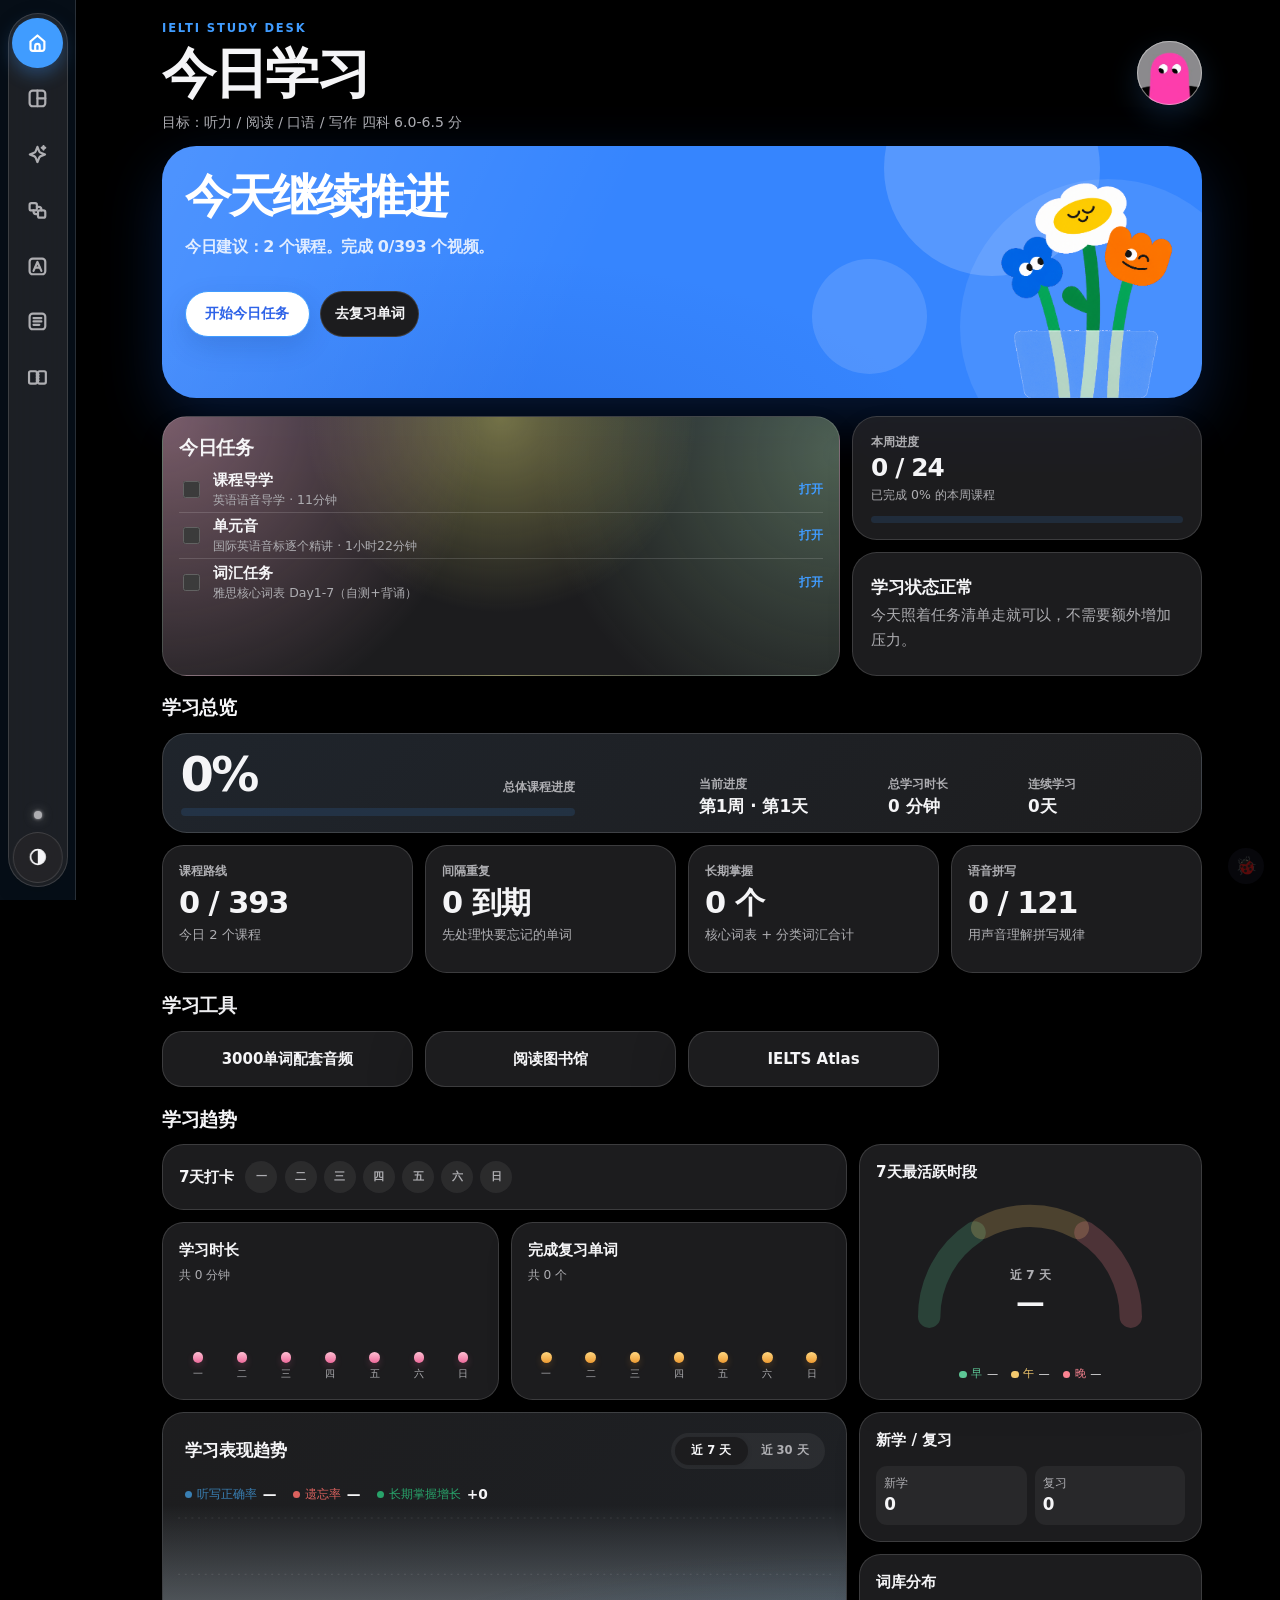
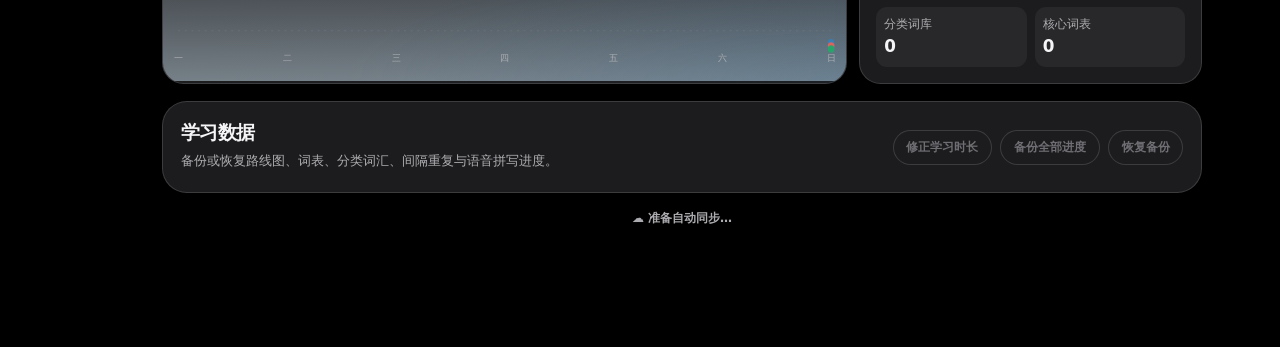
==== commit db42d7eb: "zyz" ====
--- a/index.html
+++ b/index.html
@@ -29,8 +29,9 @@
     .performance-range{position:relative;display:grid;grid-template-columns:repeat(2,minmax(0,1fr));gap:0;width:9.6rem;isolation:isolate}.performance-range::before{position:absolute;z-index:0;top:.22rem;bottom:.22rem;left:.22rem;width:calc(50% - .22rem);border-radius:999px;background:var(--apple-solid);box-shadow:0 1px 5px rgba(0,0,0,.1);content:"";transform:translateX(0);transition:transform .28s cubic-bezier(.2,.8,.2,1)}.performance-range.month-active::before{transform:translateX(100%)}.performance-range button,.performance-range button.active{position:relative;z-index:1;padding:.36rem .3rem;background:transparent!important;color:var(--apple-secondary);box-shadow:none!important;transition:color .2s ease}.performance-range button.active{color:var(--apple-ink)}.performance-range button:focus-visible{outline:2px solid var(--apple-blue);outline-offset:2px}@media(prefers-reduced-motion:reduce){.performance-range::before,.performance-range button,.performance-range button.active{transition:none}}
     .performance-line{stroke-width:2.8}
     .tools .tool{text-align:center}
-    .learning-overview{display:grid;grid-template-columns:minmax(13rem,.8fr) minmax(0,1.2fr);gap:1rem;align-items:center;margin-bottom:.75rem;padding:1rem 1.1rem;border:1px solid var(--apple-line);border-radius:1.55rem;background:linear-gradient(135deg,color-mix(in srgb,var(--apple-blue) 6%,var(--apple-surface)),var(--apple-surface));box-shadow:0 12px 34px rgba(0,0,0,.055)}.overview-progress{min-width:0}.overview-progress-head{display:flex;align-items:baseline;justify-content:space-between;gap:.75rem}.overview-progress-head strong{font-size:clamp(2rem,5vw,3rem);line-height:1;letter-spacing:-.055em}.overview-progress-head span{color:var(--apple-secondary);font-size:.78rem;font-weight:720}.overview-track{height:.52rem;margin-top:.65rem;overflow:hidden;border-radius:999px;background:color-mix(in srgb,var(--apple-blue) 13%,transparent)}.overview-track i{display:block;height:100%;border-radius:inherit;background:linear-gradient(90deg,var(--apple-blue),var(--apple-green));transition:width .35s ease}.overview-stats{display:grid;grid-template-columns:repeat(3,minmax(0,1fr));gap:.55rem}.overview-stat{min-width:0;padding:.7rem .8rem;border-radius:1rem;background:color-mix(in srgb,var(--apple-solid) 82%,transparent)}.overview-stat span{display:block;color:var(--apple-secondary);font-size:.72rem;font-weight:680}.overview-stat b{display:block;margin-top:.16rem;font-size:1.05rem;line-height:1.2;white-space:nowrap;overflow:hidden;text-overflow:ellipsis}@media(max-width:720px){.learning-overview{grid-template-columns:1fr;padding:.85rem}.overview-stats{gap:.4rem}.overview-stat{padding:.62rem .55rem}.overview-stat b{font-size:.9rem}}
+    .learning-overview{display:grid;grid-template-columns:minmax(13rem,.8fr) minmax(0,1.2fr);gap:1rem;align-items:center;margin-bottom:.75rem;padding:1rem 1.1rem;border:1px solid var(--apple-line);border-radius:1.55rem;background:linear-gradient(135deg,color-mix(in srgb,var(--apple-blue) 6%,var(--apple-surface)),var(--apple-surface));box-shadow:0 12px 34px rgba(0,0,0,.055)}.overview-progress{min-width:0}.overview-progress-head{display:flex;align-items:baseline;justify-content:space-between;gap:.75rem}.overview-progress-head strong{font-size:clamp(2rem,5vw,3rem);line-height:1;letter-spacing:-.055em}.overview-progress-head span{color:var(--apple-secondary);font-size:.78rem;font-weight:720}.overview-track{height:.52rem;margin-top:.65rem;overflow:hidden;border-radius:999px;background:color-mix(in srgb,var(--apple-blue) 13%,transparent)}.overview-track i{display:block;height:100%;border-radius:inherit;background:linear-gradient(90deg,var(--apple-blue),var(--apple-green));transition:width .35s ease}.overview-stats{display:grid;grid-template-columns:repeat(3,minmax(0,1fr));gap:.55rem}.overview-stat{min-width:0;padding:.7rem .8rem;border-radius:1rem;background:color-mix(in srgb,var(--apple-solid) 82%,transparent)}.overview-stat span{display:block;color:var(--apple-secondary);font-size:.84rem;font-weight:720}.overview-stat b{display:block;margin-top:.2rem;font-size:1.28rem;line-height:1.2;white-space:nowrap;overflow:hidden;text-overflow:ellipsis}@media(max-width:720px){.learning-overview{grid-template-columns:1fr;padding:.85rem}.overview-stats{gap:.4rem}.overview-stat{padding:.62rem .55rem}.overview-stat span{font-size:.78rem}.overview-stat b{font-size:1.05rem}}
   @media(min-width:721px){.trend-grid .trend-bar{width:.65rem;min-height:.65rem;border-radius:999px;background:linear-gradient(180deg,#ffbed2,#ed6b9b);box-shadow:0 .22rem .45rem rgba(237,107,155,.2)}}@media(max-width:720px){body.page-today .active-period-legend{display:flex!important;flex-direction:column!important;align-items:flex-start!important;justify-content:center!important;gap:.3rem!important;width:fit-content!important;margin:.5rem auto 0!important;transform:translateY(20px)!important}}</style>
+  <style>.learning-overview{align-items:end}.overview-stats{grid-template-columns:repeat(3,max-content);align-items:end;justify-self:center;width:max-content;max-width:100%;gap:clamp(2rem,calc(14.59vw - 4.6rem),5rem)}.overview-stat{padding:0;background:transparent;text-align:left}.overview-stat span{font-size:.72rem;font-weight:680}.overview-stat b{margin-top:.16rem;font-size:1.05rem}@media(max-width:720px){.overview-stats{gap:3rem}.overview-stat span{font-size:.72rem}.overview-stat b{font-size:.9rem}}</style>
 </head>
 <body class="apple-ui page-today"><main class="wrap">
   <header class="top"><div><div class="eyebrow">IELTI STUDY DESK</div><h1>今日学习</h1><div class="date">目标：听力 / 阅读 / 口语 / 写作 四科 6.0-6.5 分</div></div></header>
@@ -52,6 +53,7 @@
   <section class="section" aria-labelledby="studyToolsTitle"><div class="section-head"><h3 id="studyToolsTitle">学习工具</h3></div><div class="tools">
     <a class="tool" href="https://mp.zhizhuma.com/webappv2/audio/home-tjrhx6.htm?resId=84070402&amp;resIdSign=ad1a0d&amp;bookId=2500&amp;bookIdSign=4b10fe&amp;crId=73898&amp;_wxId=2500&amp;_wxType=1&amp;_wxSrc=1&amp;_rand=1786714746205&amp;searchCurrentTab=1" target="_blank" rel="noopener noreferrer">3000单词配套音频</a>
     <a class="tool" href="ielts-ebook-library.html">阅读图书馆</a>
+    <a class="tool" href="https://ds418play.tail6d2cd4.ts.net/IELTI/zyzread7/web260711/" target="_blank" rel="noopener noreferrer">IELTS Atlas</a>
   </div></section>
 
   <section class="section"><div class="section-head"><h3>学习趋势</h3></div><div class="trend-grid"><article class="trend-card week-dots" id="weekDots"><span class="week-dots-label">7天打卡</span><div class="week-dots-inner" id="weekDotsInner"></div></article><article class="trend-card active-period-card"><h4>7天最活跃时段</h4><div class="active-period-gauge-wrapper"><div class="active-period-gauge" id="activePeriodGauge" aria-hidden="true"></div><div class="active-period-center" id="activePeriodCenter" aria-hidden="true"><span class="center-label">近 7 天</span><strong class="center-value">—</strong></div></div><div class="active-period-legend"><span class="legend-item morning"><i></i>早 <b class="legend-time" data-period-time="morning">—</b></span><span class="legend-item afternoon"><i></i>午 <b class="legend-time" data-period-time="afternoon">—</b></span><span class="legend-item evening"><i></i>晚 <b class="legend-time" data-period-time="evening">—</b></span></div><div class="sr-only" aria-live="polite"><span id="activePeriod">—</span><span id="activePeriodDetail">开始学习后显示</span></div></article><div class="trend-pair-grid"><article class="trend-card"><h4>学习时长</h4><p id="timeTrendSummary">7天打卡</p><div class="trend-chart" id="timeTrend"></div></article><article class="trend-card words"><h4>完成复习单词</h4><p id="wordTrendSummary">7天打卡</p><div class="trend-chart" id="wordTrend"></div></article></div></div><div class="trend-detail-grid"><article class="trend-card performance-trend-card"><div class="performance-trend-head"><h4>学习表现趋势</h4><div class="performance-range" aria-label="趋势范围"><button type="button" data-performance-range="week" class="active">近 7 天</button><button type="button" data-performance-range="month">近 30 天</button></div></div><div class="performance-legend"><span class="accuracy"><i></i>听写正确率 <b id="performanceAccuracy">—</b></span><span class="forget"><i></i>遗忘率 <b id="performanceForget">—</b></span><span class="mastery"><i></i>长期掌握增长 <b id="performanceMastery">—</b></span></div><div class="performance-chart" id="performanceChart" role="img" aria-label="听写正确率、遗忘率和长期掌握增长趋势图"></div></article><article class="trend-card legacy-performance-card"><h4>听写正确率</h4><p id="accuracyTrendSummary">开始听写后显示</p><div class="trend-chart" id="accuracyTrend"></div></article><article class="trend-card forget legacy-performance-card"><h4>遗忘率</h4><p id="forgetTrendSummary">按“忘记”选择计算</p><div class="trend-chart" id="forgetTrend"></div></article><article class="trend-card mastery legacy-performance-card"><h4>长期掌握增长</h4><p id="masteryTrendSummary">近 7 天新增</p><div class="trend-chart" id="masteryTrend"></div></article><article class="trend-card new-study-card"><h4>新学 / 复习</h4><div class="trend-pairs"><span>新学<b id="mixNew">0</b></span><span>复习<b id="mixReview">0</b></span></div></article><article class="trend-card deck-distribution-card"><h4>词库分布</h4><div class="trend-pairs"><span>分类词库<b id="classDeckTotal">0</b></span><span>核心词表<b id="coreDeckTotal">0</b></span></div></article></div></section>
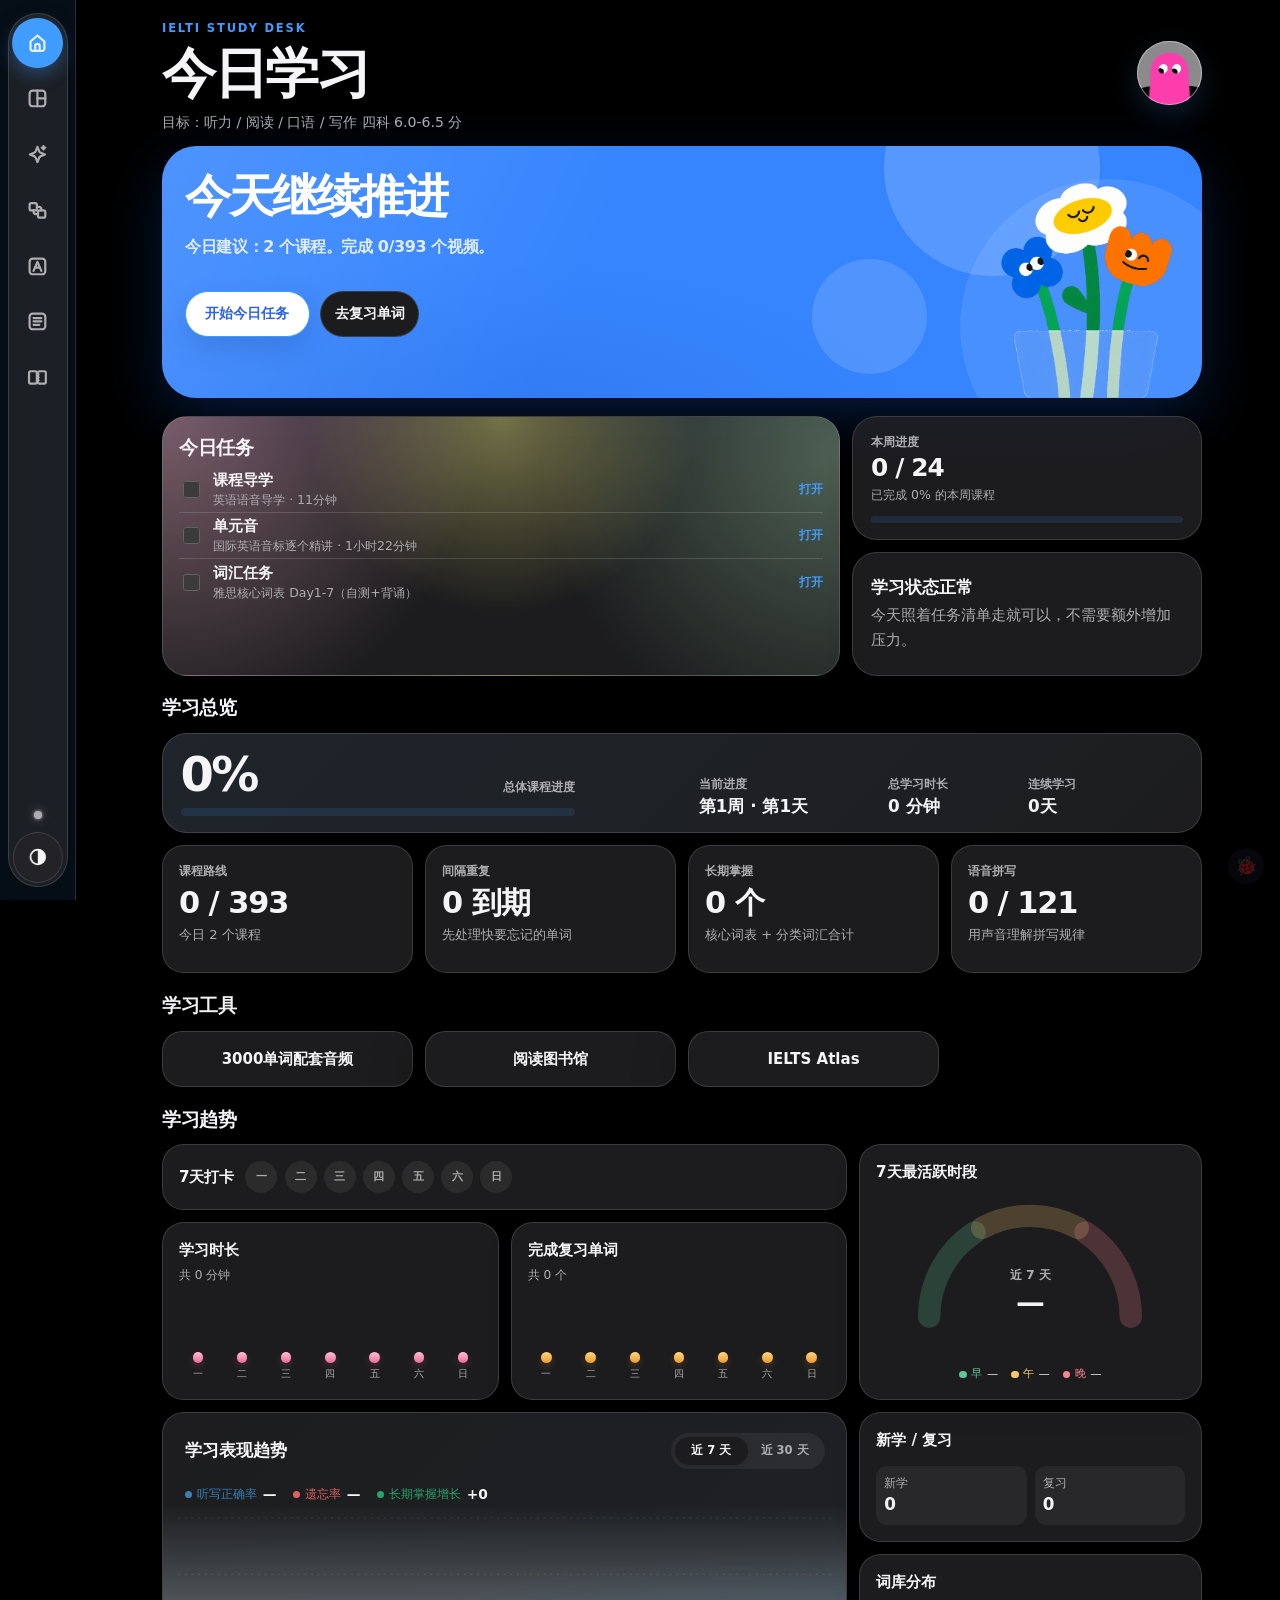
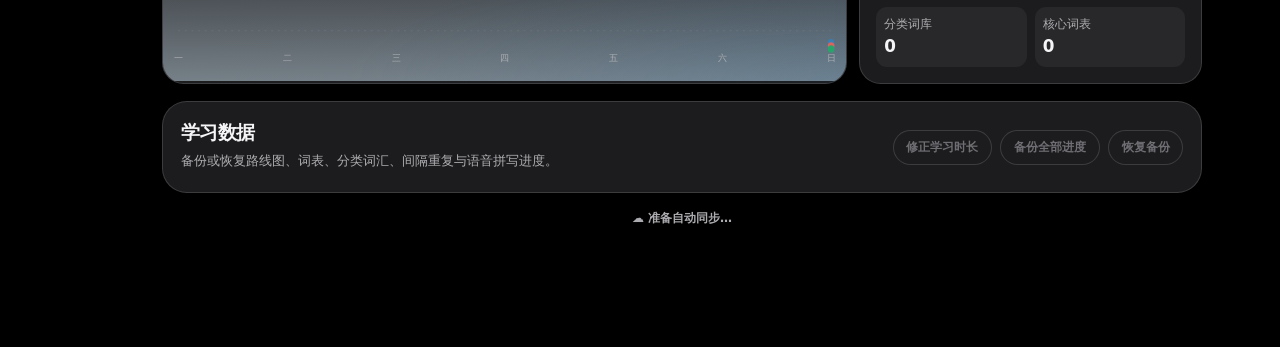
==== commit 1c15645e: "index data" ====
--- a/index.html
+++ b/index.html
@@ -31,7 +31,8 @@
     .tools .tool{text-align:center}
     .learning-overview{display:grid;grid-template-columns:minmax(13rem,.8fr) minmax(0,1.2fr);gap:1rem;align-items:center;margin-bottom:.75rem;padding:1rem 1.1rem;border:1px solid var(--apple-line);border-radius:1.55rem;background:linear-gradient(135deg,color-mix(in srgb,var(--apple-blue) 6%,var(--apple-surface)),var(--apple-surface));box-shadow:0 12px 34px rgba(0,0,0,.055)}.overview-progress{min-width:0}.overview-progress-head{display:flex;align-items:baseline;justify-content:space-between;gap:.75rem}.overview-progress-head strong{font-size:clamp(2rem,5vw,3rem);line-height:1;letter-spacing:-.055em}.overview-progress-head span{color:var(--apple-secondary);font-size:.78rem;font-weight:720}.overview-track{height:.52rem;margin-top:.65rem;overflow:hidden;border-radius:999px;background:color-mix(in srgb,var(--apple-blue) 13%,transparent)}.overview-track i{display:block;height:100%;border-radius:inherit;background:linear-gradient(90deg,var(--apple-blue),var(--apple-green));transition:width .35s ease}.overview-stats{display:grid;grid-template-columns:repeat(3,minmax(0,1fr));gap:.55rem}.overview-stat{min-width:0;padding:.7rem .8rem;border-radius:1rem;background:color-mix(in srgb,var(--apple-solid) 82%,transparent)}.overview-stat span{display:block;color:var(--apple-secondary);font-size:.84rem;font-weight:720}.overview-stat b{display:block;margin-top:.2rem;font-size:1.28rem;line-height:1.2;white-space:nowrap;overflow:hidden;text-overflow:ellipsis}@media(max-width:720px){.learning-overview{grid-template-columns:1fr;padding:.85rem}.overview-stats{gap:.4rem}.overview-stat{padding:.62rem .55rem}.overview-stat span{font-size:.78rem}.overview-stat b{font-size:1.05rem}}
   @media(min-width:721px){.trend-grid .trend-bar{width:.65rem;min-height:.65rem;border-radius:999px;background:linear-gradient(180deg,#ffbed2,#ed6b9b);box-shadow:0 .22rem .45rem rgba(237,107,155,.2)}}@media(max-width:720px){body.page-today .active-period-legend{display:flex!important;flex-direction:column!important;align-items:flex-start!important;justify-content:center!important;gap:.3rem!important;width:fit-content!important;margin:.5rem auto 0!important;transform:translateY(20px)!important}}</style>
-  <style>.learning-overview{align-items:end}.overview-stats{grid-template-columns:repeat(3,max-content);align-items:end;justify-self:center;width:max-content;max-width:100%;gap:clamp(2rem,calc(14.59vw - 4.6rem),5rem)}.overview-stat{padding:0;background:transparent;text-align:left}.overview-stat span{font-size:.72rem;font-weight:680}.overview-stat b{margin-top:.16rem;font-size:1.05rem}@media(max-width:720px){.overview-stats{gap:3rem}.overview-stat span{font-size:.72rem}.overview-stat b{font-size:.9rem}}</style>
+  <style>.learning-overview{align-items:end}.overview-stats{grid-template-columns:repeat(3,max-content);align-items:end;justify-self:center;width:max-content;max-width:100%;gap:clamp(2rem,calc(14.59vw - 4.6rem),5rem)}.overview-stat{padding:0;background:transparent;text-align:left}.overview-stat span{font-size:.72rem;font-weight:680}.overview-stat b{margin-top:.16rem;font-size:1.05rem}@media(max-width:720px){.overview-stats{gap:3rem}.overview-stat span{font-size:.72rem}.overview-stat b{font-size:.9rem}}#timeTrend .trend-day,#wordTrend .trend-day{position:relative}#timeTrend .trend-day:hover::after,#wordTrend .trend-day:hover::after{position:absolute;z-index:5;bottom:calc(100% + .45rem);left:50%;width:max-content;max-width:10rem;padding:.38rem .55rem;border:1px solid var(--apple-line);border-radius:.55rem;background:var(--apple-ink);color:var(--apple-surface);content:attr(title);font-size:.72rem;line-height:1.25;white-space:nowrap;transform:translateX(-50%);pointer-events:none;box-shadow:0 5px 16px rgba(0,0,0,.18)}#timeTrend .trend-day:hover::before,#wordTrend .trend-day:hover::before{position:absolute;z-index:6;bottom:calc(100% + .18rem);left:50%;border:.28rem solid transparent;border-top-color:var(--apple-ink);content:"";transform:translateX(-50%);pointer-events:none}</style>
+  <style>#timeTrend .trend-day:hover::after,#wordTrend .trend-day:hover::after{background:#000;color:#fff;content:attr(data-tooltip)}#timeTrend .trend-day:hover::before,#wordTrend .trend-day:hover::before{border-top-color:#000}</style><script>(()=>{const update=item=>{const raw=item.getAttribute('title')||'',parts=raw.split('：'),tip=parts.length>1?parts.slice(1).join('：'):raw;item.setAttribute('data-tooltip',tip);item.setAttribute('title',tip)};document.addEventListener('mouseover',event=>{const item=event.target.closest?.('#timeTrend .trend-day,#wordTrend .trend-day');if(item)update(item)})})()</script>
 </head>
 <body class="apple-ui page-today"><main class="wrap">
   <header class="top"><div><div class="eyebrow">IELTI STUDY DESK</div><h1>今日学习</h1><div class="date">目标：听力 / 阅读 / 口语 / 写作 四科 6.0-6.5 分</div></div></header>
--- a/apple-ui.css
+++ b/apple-ui.css
@@ -73,7 +73,7 @@
   outline-offset:3px;
 }
 .ielti-sync-state{max-width:1080px;margin:1rem auto 0;padding:0 1rem 1.5rem;color:var(--apple-secondary);font-size:.75rem;font-weight:600;text-align:center}.ielti-sync-state.ok{color:var(--apple-green)}.ielti-sync-state.error{color:#ff453a}
-.ielti-sync-dot{display:none}
+ .ielti-sync-dot{display:none}.apple-tabbar>.ielti-sync-dot{display:block;flex:0 0 auto;width:.5rem;height:.5rem;margin-top:auto;margin-bottom:.35rem;border-radius:50%;background:currentColor;color:var(--apple-secondary);box-shadow:0 0 .2rem currentColor,0 0 .65rem color-mix(in srgb,currentColor 48%,transparent);transition:color .2s ease,box-shadow .2s ease}.apple-tabbar>.ielti-sync-dot.ok{color:var(--apple-green)}.apple-tabbar>.ielti-sync-dot.error{color:#ff453a}@media(max-width:760px){.apple-tabbar>a.active>.ielti-sync-dot{position:absolute;z-index:3;left:50%;bottom:-.7rem;display:block!important;flex:none!important;width:.62rem!important;height:.62rem!important;min-width:0!important;min-height:0!important;border:2px solid var(--apple-bg);border-radius:50%;background:currentColor;color:var(--apple-secondary);box-shadow:0 0 .18rem currentColor,0 0 .55rem color-mix(in srgb,currentColor 48%,transparent);transform:translateX(-50%);pointer-events:none}.apple-tabbar>a.active>.ielti-sync-dot.ok{color:var(--apple-green)}.apple-tabbar>a.active>.ielti-sync-dot.error{color:#ff453a}}
 @media(min-width:761px){body.page-today .apple-tabbar>.ielti-sync-dot{display:block;flex:0 0 auto;width:.5rem;height:.5rem;margin-top:auto;margin-bottom:.35rem;border-radius:50%;background:currentColor;color:var(--apple-secondary);box-shadow:0 0 .2rem currentColor,0 0 .65rem color-mix(in srgb,currentColor 48%,transparent);transition:color .2s ease,box-shadow .2s ease}body.page-today .apple-tabbar>.ielti-sync-dot.ok{color:var(--apple-green)}body.page-today .apple-tabbar>.ielti-sync-dot.error{color:#ff453a}body.page-today .apple-tabbar>.ielti-sync-dot+.apple-theme-toggle,body.page-today .apple-tabbar>.ielti-sync-dot+#themeBtn{margin-top:0!important}}
 @media(max-width:760px){body.page-today .apple-tabbar>a.active>.ielti-sync-dot{position:absolute;z-index:3;left:50%;bottom:-.7rem;display:block!important;flex:none!important;width:.62rem!important;height:.62rem!important;min-width:0!important;min-height:0!important;border:2px solid var(--apple-bg);border-radius:50%;background:currentColor;color:var(--apple-secondary);box-shadow:0 0 .18rem currentColor,0 0 .55rem color-mix(in srgb,currentColor 48%,transparent);transform:translateX(-50%);pointer-events:none}body.page-today .apple-tabbar>a.active>.ielti-sync-dot.ok{color:var(--apple-green)}body.page-today .apple-tabbar>a.active>.ielti-sync-dot.error{color:#ff453a}}
 .apple-avatar-menu{position:fixed;z-index:1201;display:grid;min-width:10rem;padding:.35rem;border:1px solid var(--apple-line);border-radius:1rem;background:color-mix(in srgb,var(--apple-solid) 92%,transparent);box-shadow:0 16px 38px rgba(0,0,0,.2);backdrop-filter:blur(24px) saturate(180%);-webkit-backdrop-filter:blur(24px) saturate(180%)}.apple-avatar-menu[hidden],.apple-avatar-backdrop[hidden]{display:none}.apple-avatar-menu-handle,.apple-avatar-menu>strong{display:none}.apple-avatar-menu button{min-height:2.5rem;padding:.55rem .75rem;border:0;border-radius:.72rem;background:transparent;color:var(--apple-ink);font:inherit;font-size:.84rem;font-weight:680;text-align:left;cursor:pointer}.apple-avatar-menu button:hover{background:color-mix(in srgb,var(--apple-blue) 11%,transparent);color:var(--apple-blue)}.apple-avatar-backdrop{display:none}@media(min-width:761px){.apple-avatar-menu,.apple-avatar-backdrop{display:none!important}}@media(max-width:760px){.apple-avatar-backdrop{position:fixed;z-index:1200;inset:0;display:block;width:100%;height:100%;padding:0;border:0;background:rgba(0,0,0,.28);backdrop-filter:blur(2px);-webkit-backdrop-filter:blur(2px)}.apple-avatar-menu{top:auto!important;right:.65rem!important;bottom:calc(.65rem + env(safe-area-inset-bottom,0px))!important;left:.65rem!important;width:auto;min-width:0;padding:.45rem .55rem .6rem;border-radius:1.45rem;background:color-mix(in srgb,var(--apple-solid) 94%,transparent);box-shadow:0 18px 55px rgba(0,0,0,.28)}.apple-avatar-menu:after{content:"";display:block;height:4rem}.apple-avatar-menu-handle{display:block;width:2.35rem;height:.28rem;margin:.15rem auto .45rem;border-radius:999px;background:color-mix(in srgb,var(--apple-secondary) 48%,transparent)}.apple-avatar-menu>strong{display:block;padding:.2rem .65rem .55rem;font-size:.82rem;color:var(--apple-secondary)}.apple-avatar-menu button{min-height:3.25rem;padding:.75rem .8rem;border-radius:.95rem;font-size:1rem;font-weight:680}.apple-avatar-menu button+button{border-top:1px solid color-mix(in srgb,var(--apple-line) 70%,transparent)}}
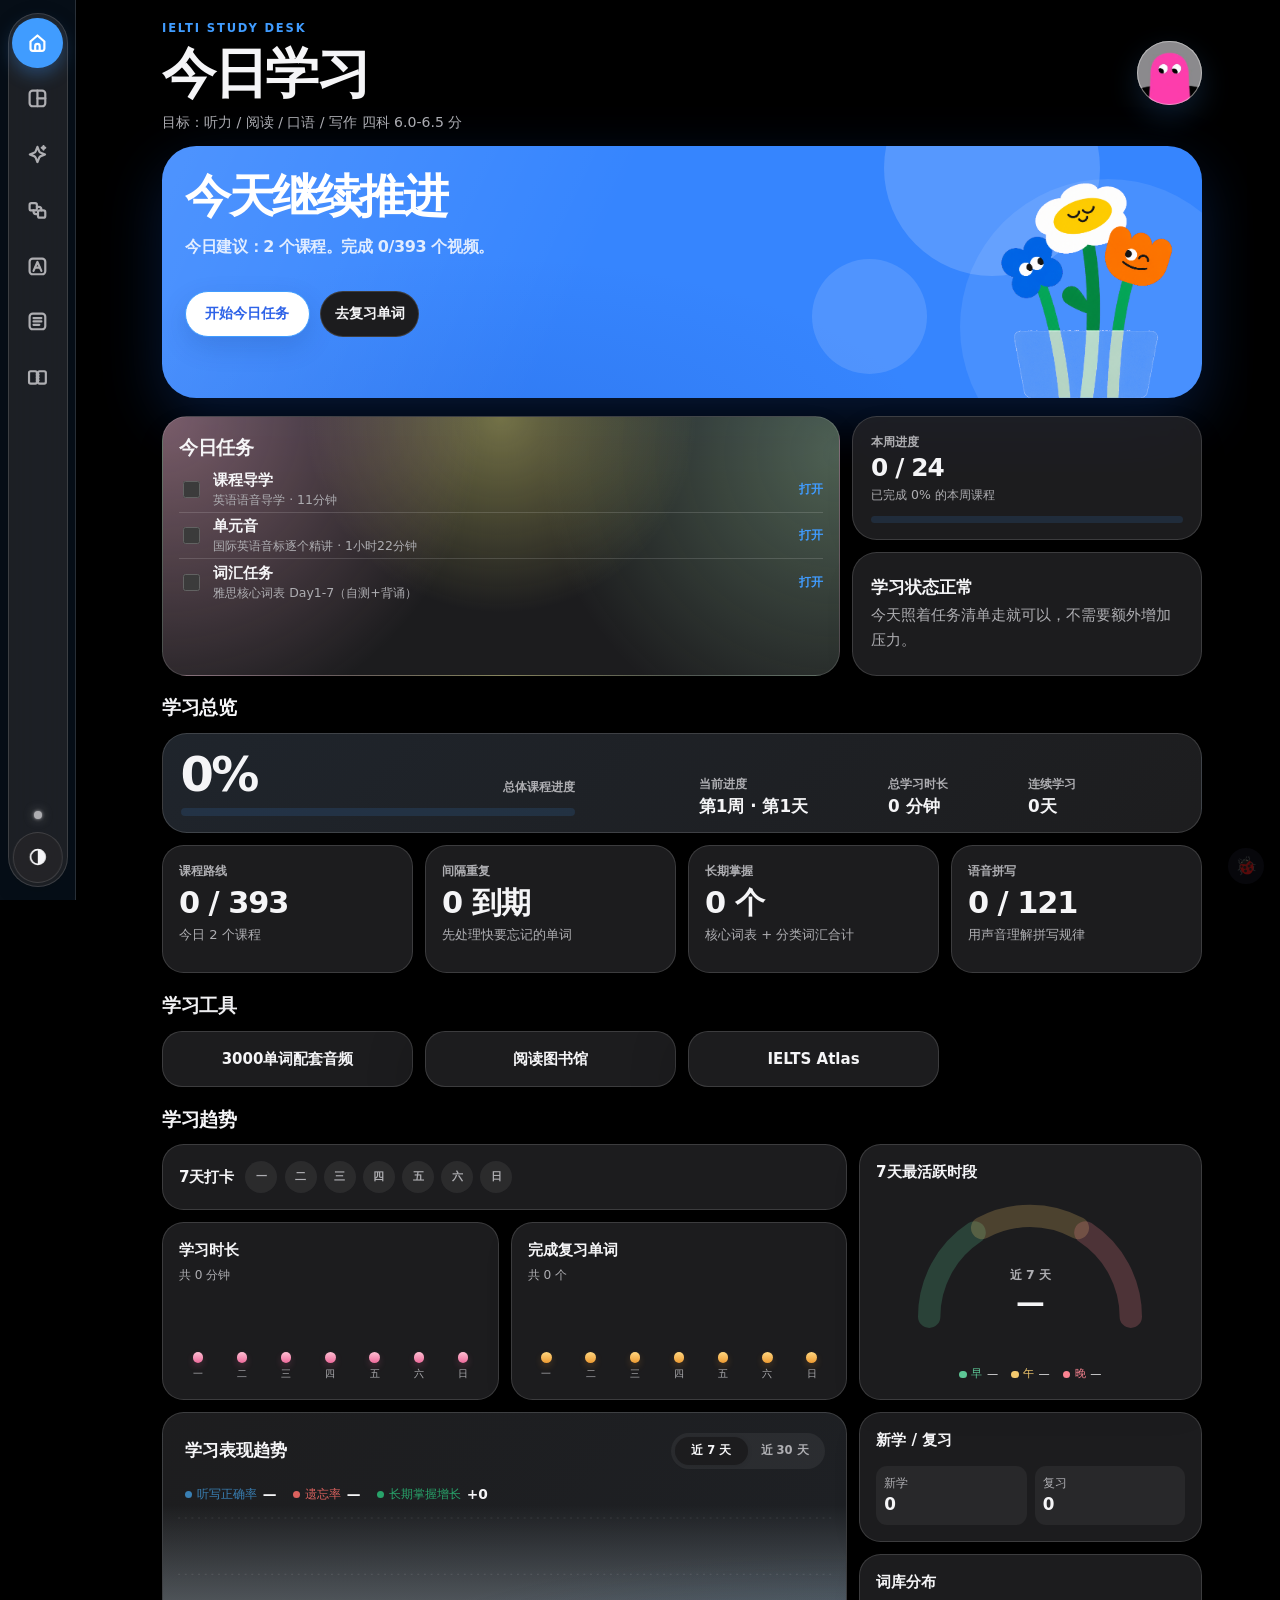
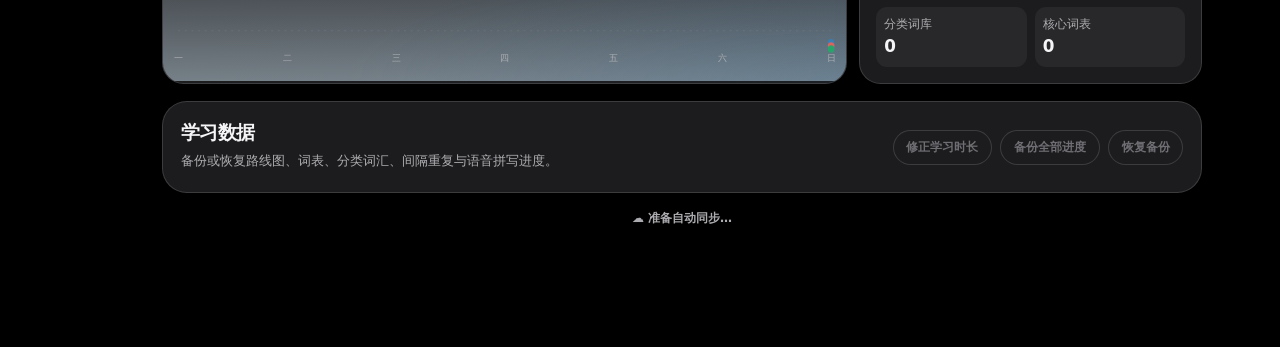
==== commit 7cabe865: "read" ====
--- a/index.html
+++ b/index.html
@@ -76,7 +76,7 @@
 function todayPlan(){const idx=dayIndex(),weekNum=Math.min(26,Math.floor(idx/7)+1),day=idx%7,w=weeks[weekNum-1];return{weekNum,day,w,videos:w?.days?.[day]||[]}}
 function mediaUrl(path){return window.IELTI?.media?.resolve?IELTI.media.resolve(path):path}
 function playerUrl(video){const src=mediaUrl(video.url),base=window.IELTI?.media?.nasHttpsBaseUrl||'';return`${base}ielts-video-player.html?id=${encodeURIComponent(video.id)}&duration=${encodeURIComponent(video.dur||0)}&src=${encodeURIComponent(src)}&title=${encodeURIComponent(video.title)}&return=${encodeURIComponent(location.href)}`}
-function renderTasks(progress,s){const plan=todayPlan(),items=[];plan.videos.forEach(v=>items.push({type:'video',id:v.id,duration:v.dur||0,title:v.title,sub:`${v.section}${v.dur?' · '+fmtDur(v.dur):''}`,url:playerUrl(v),checked:!!progress[vidKey(v.id)]}));if(plan.w?.vocab)items.push({type:'vocab',id:`${plan.weekNum}-${plan.day}`,title:'词汇任务',sub:plan.w.vocab,url:'ielts-core-vocabulary.html',checked:!!progress[vocKey(plan.weekNum,plan.day)]});if(s.due>0)items.push({type:'review',id:'review',title:`复习 ${s.due} 个到期单词`,sub:'间隔重复优先处理快要忘记的词',url:'ielts_word_memory_v2_ipa.html',checked:false});if(!items.length)items.push({type:'empty',id:'empty',title:'今天没有安排课程',sub:'可以做词汇复习，或回到路线图查看下一周。',url:'ielts-roadmap.html',checked:false});$('todayTasks').innerHTML=items.map(item=>`<li class="${item.checked?'done':''}" data-type="${item.type}" data-id="${item.id}" data-duration="${item.duration||0}">${item.type==='empty'?'':`<input type="checkbox" ${item.checked?'checked':''} disabled ${item.type==='video'?'title="观看达到 90% 后自动完成"':item.type==='vocab'?'title="当天词汇学习满 30 分钟后自动完成"':''}>`}<span class="task-main"><span class="task-title">${item.title}</span><span class="task-sub">${item.sub}</span></span><a class="task-open" href="${item.url}" target="_blank" rel="noopener">打开</a></li>`).join('')}
+function renderTasks(progress,s){const plan=todayPlan(),items=[];plan.videos.forEach(v=>items.push({type:'video',id:v.id,duration:v.dur||0,title:v.title,sub:`${v.section}${v.dur?' · '+fmtDur(v.dur):''}`,url:playerUrl(v),checked:!!progress[vidKey(v.id)]}));if(plan.w?.vocab)items.push({type:'vocab',id:`${plan.weekNum}-${plan.day}`,title:'词汇任务',sub:plan.w.vocab,url:'ielts_word_memory_v2_ipa.html',checked:!!progress[vocKey(plan.weekNum,plan.day)]});if(s.due>0)items.push({type:'review',id:'review',title:`复习 ${s.due} 个到期单词`,sub:'间隔重复优先处理快要忘记的词',url:'ielts_word_memory_v2_ipa.html',checked:false});if(!items.length)items.push({type:'empty',id:'empty',title:'今天没有安排课程',sub:'可以做词汇复习，或回到路线图查看下一周。',url:'ielts-roadmap.html',checked:false});$('todayTasks').innerHTML=items.map(item=>`<li class="${item.checked?'done':''}" data-type="${item.type}" data-id="${item.id}" data-duration="${item.duration||0}">${item.type==='empty'?'':`<input type="checkbox" ${item.checked?'checked':''} disabled ${item.type==='video'?'title="观看达到 90% 后自动完成"':item.type==='vocab'?'title="当天词汇学习满 30 分钟后自动完成"':''}>`}<span class="task-main"><span class="task-title">${item.title}</span><span class="task-sub">${item.sub}</span></span><a class="task-open" href="${item.url}" target="_blank" rel="noopener">打开</a></li>`).join('')}
 function renderWeekProgress(plan,progress){const videos=(plan.w?.days||[]).flat(),done=videos.filter(v=>progress[vidKey(v.id)]).length,total=videos.length,pct=total?Math.round(done/total*100):0;$('weekProgressTitle').textContent='本周进度';$('weekProgressValue').textContent=`${done} / ${total}`;$('weekProgressText').textContent=total?`已完成 ${pct}% 的本周课程`:'本周没有安排新课程';$('weekProgressBar').style.width=pct+'%';const note=$('todayTaskNote');if(note)note.textContent=`本周进度 ${done} / ${total}`}
 function renderWeekDots(model){const today=today0();const labels=['一','二','三','四','五','六','日'];let html='';for(let i=6;i>=0;i--){const d=new Date(today);d.setDate(d.getDate()-i);const iso=todayISOFor(d),a=model.activity?.[iso]||{},on=(a.reviews||0)+(a.courses||0)+(a.studySeconds||0)>0;html+=`<span class="day-dot ${on?'active':''}" title="${iso}">${labels[(d.getDay()+6)%7]}</span>`}$('weekDotsInner').innerHTML=html}
 function totalStudySeconds(model){return Object.values(model.activity||{}).reduce((sum,a)=>sum+(Number(a?.studySeconds)||0)+(Number(a?.courseSeconds)||0),0)}function studyStreak(model){const qualifies=d=>{const a=model.activity?.[todayISOFor(d)]||{};return(Number(a.studySeconds)||0)+(Number(a.courseSeconds)||0)>=600},cursor=today0();if(!qualifies(cursor))cursor.setDate(cursor.getDate()-1);let streak=0;while(qualifies(cursor)){streak++;cursor.setDate(cursor.getDate()-1)}return streak}function renderOverview(model,total){const pct=total.total?Math.round(total.done/total.total*100):0,plan=todayPlan();$('overallProgressPercent').textContent=`${pct}%`;$('overallProgressBar').style.width=`${pct}%`;$('overallCurrentPlan').textContent=`第${plan.weekNum}周 · 第${dayIndex()+1}天`;$('overallStudyTime').textContent=fmtMinutes(totalStudySeconds(model));$('overallStreak').textContent=`${studyStreak(model)}天`}
